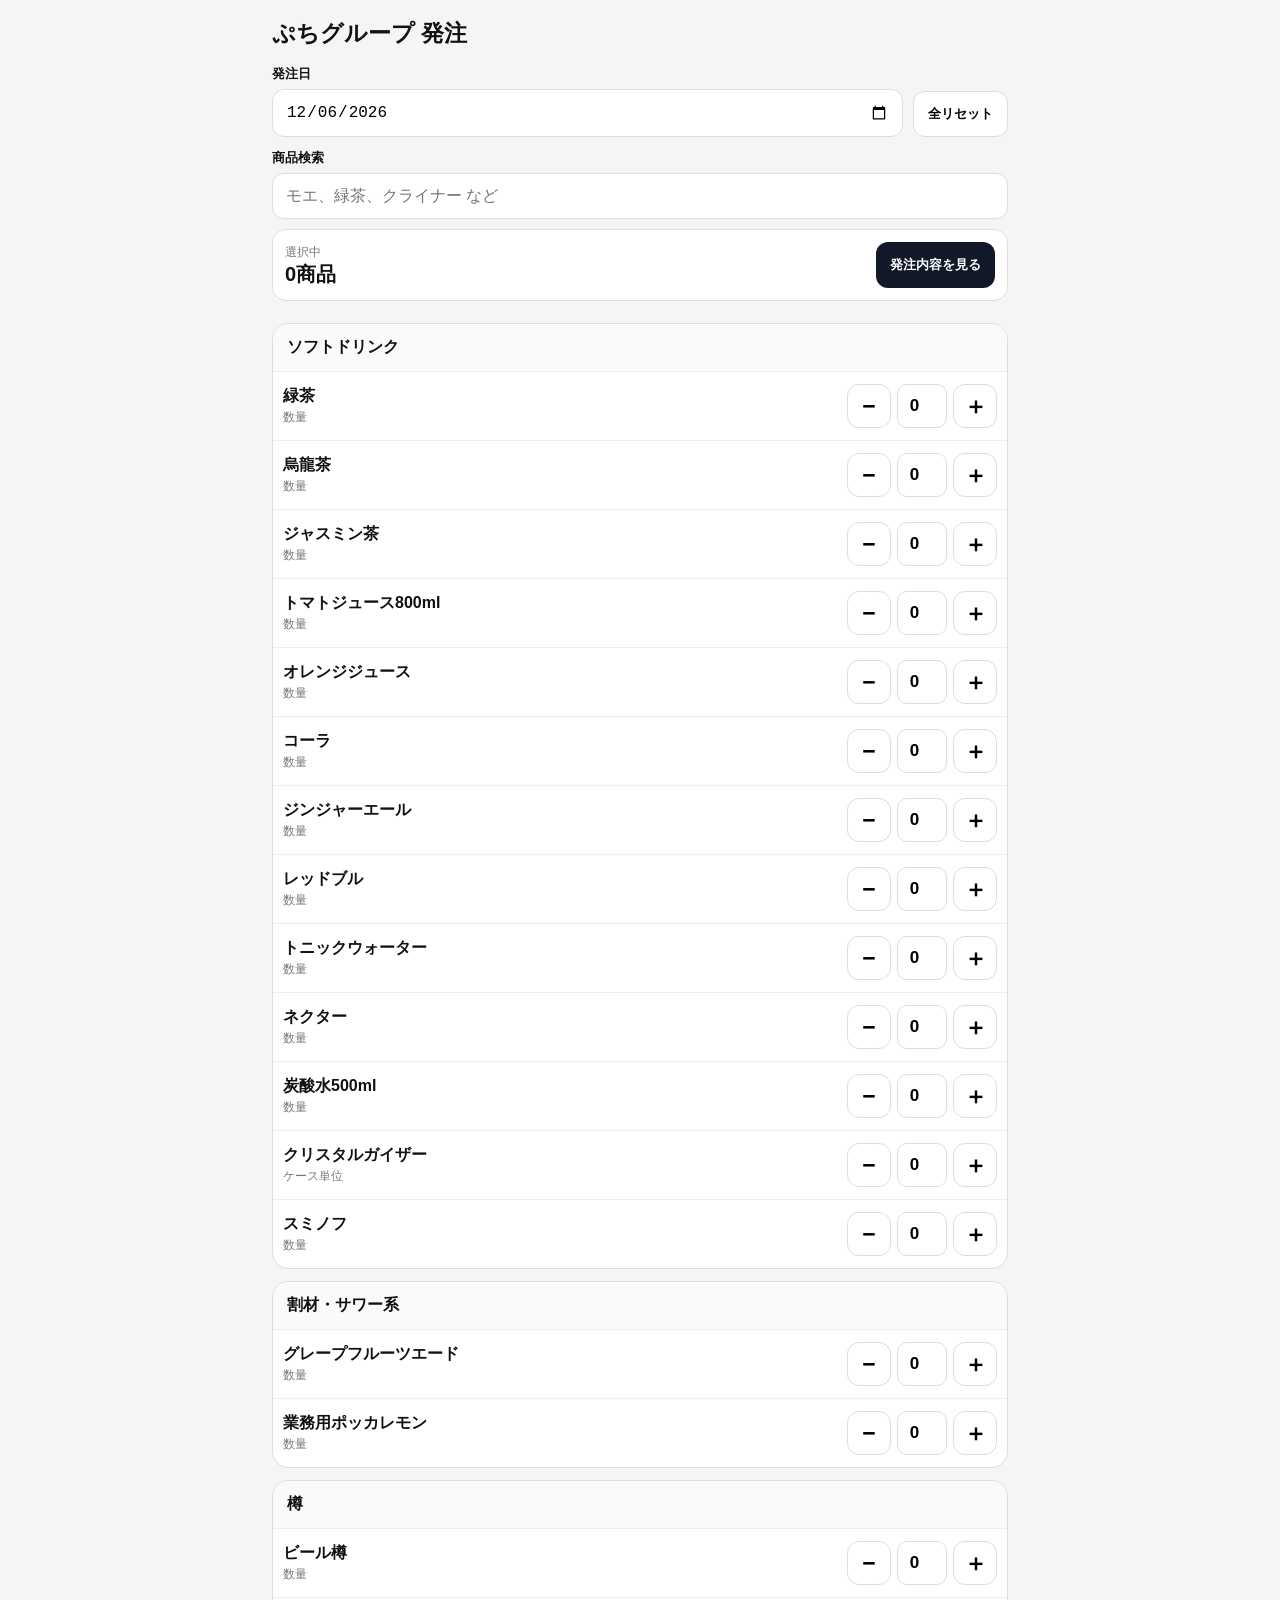
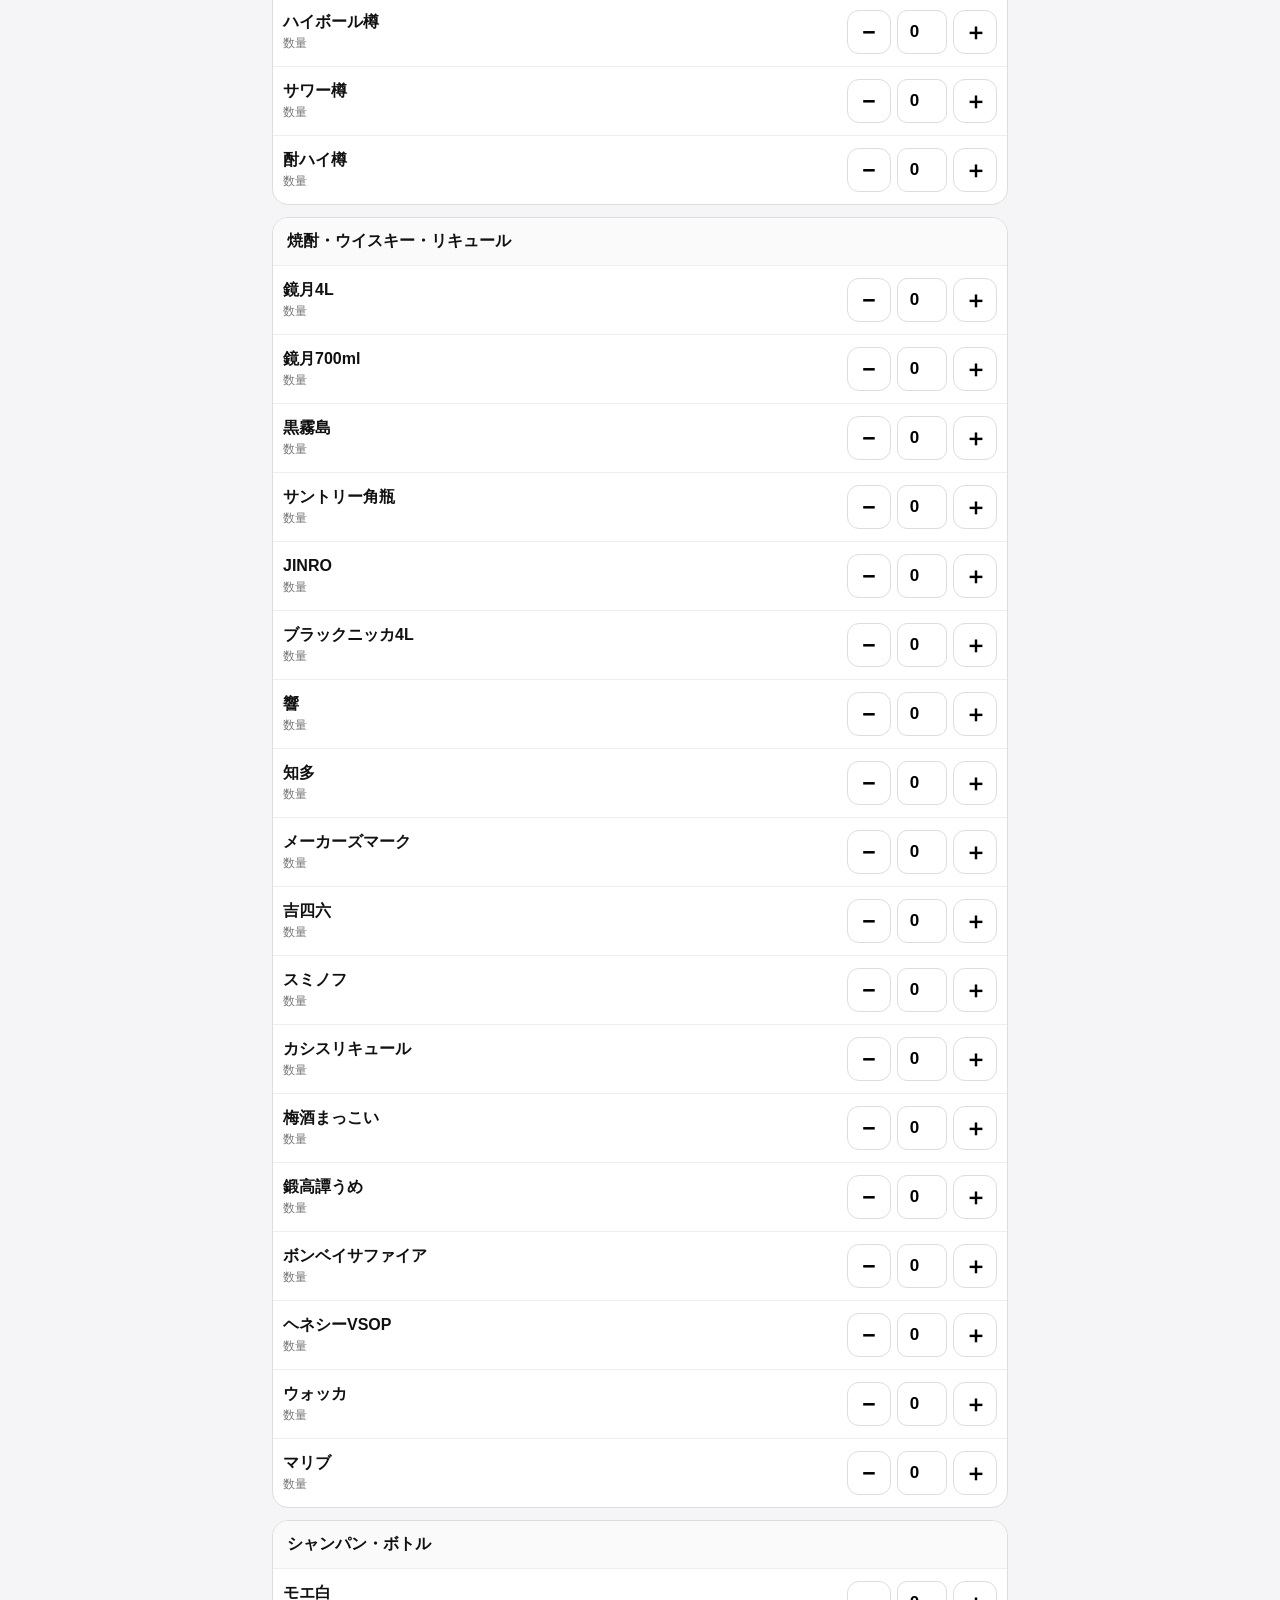
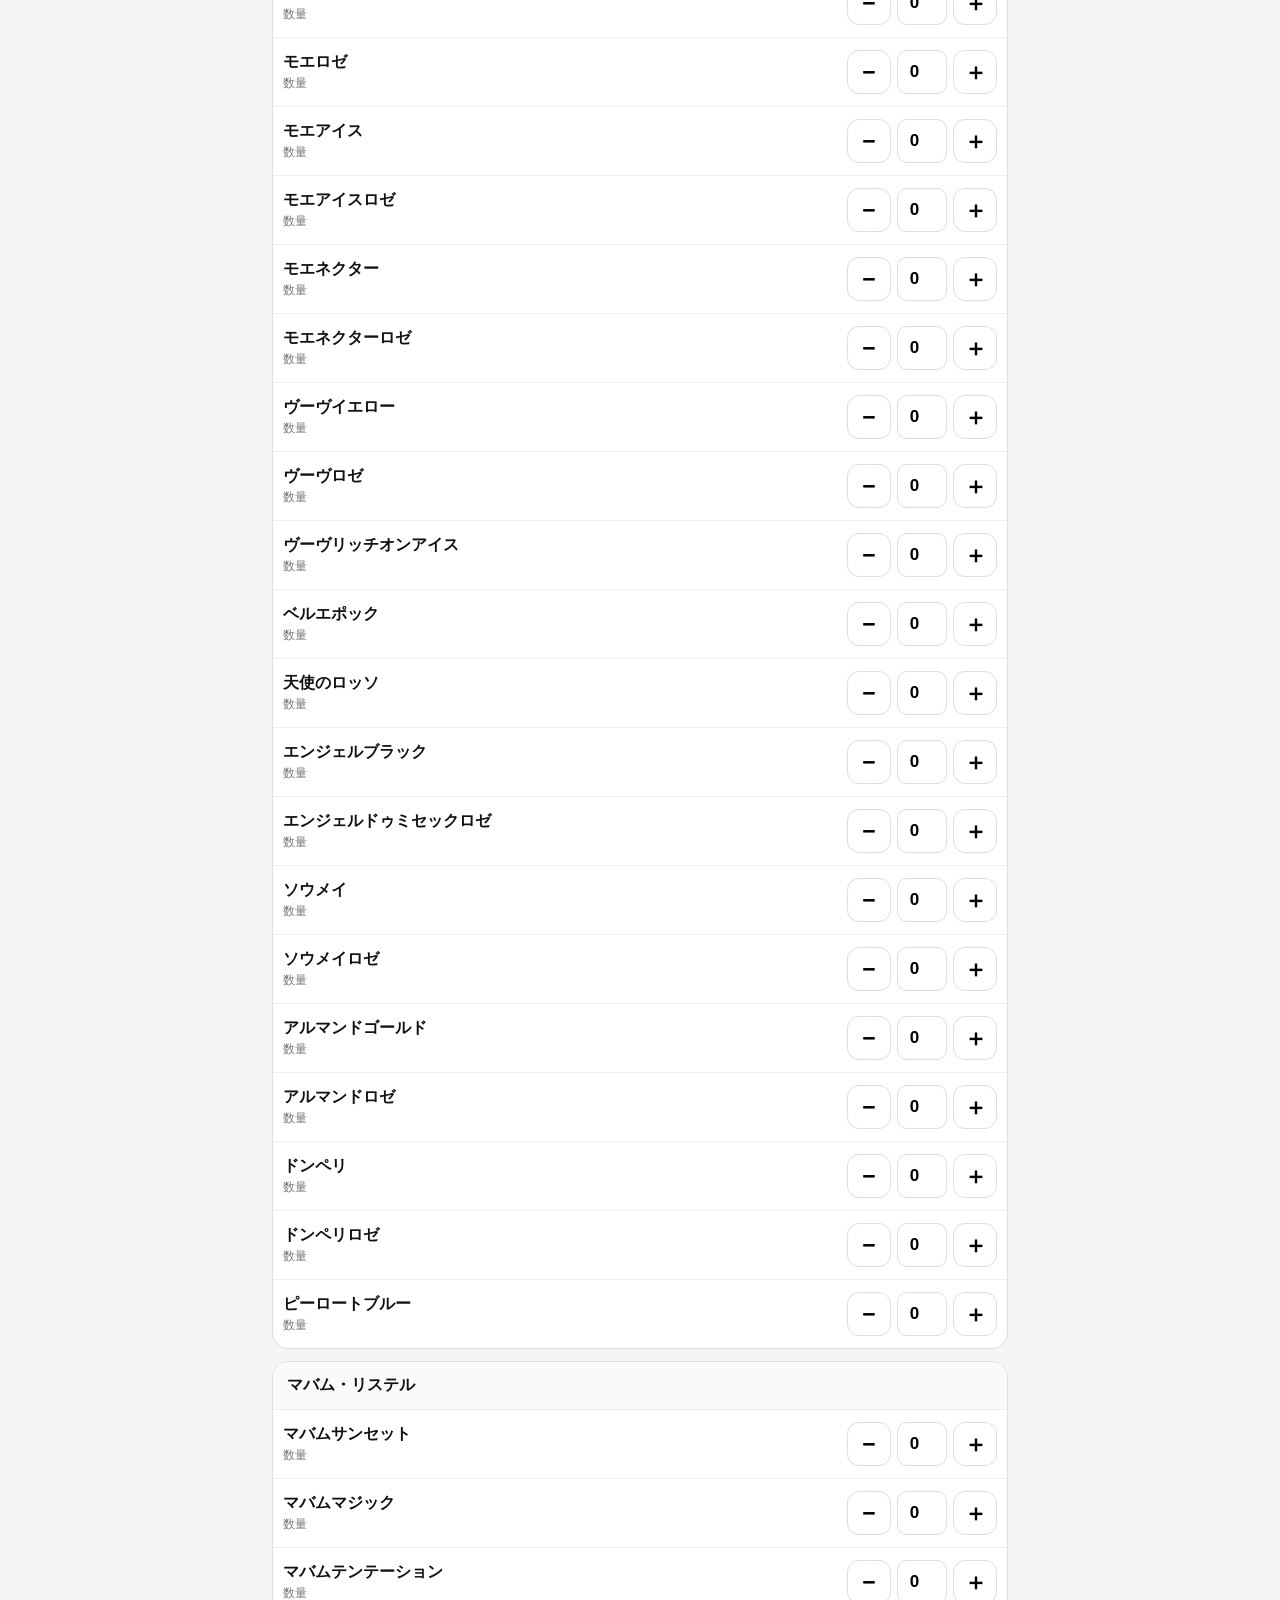
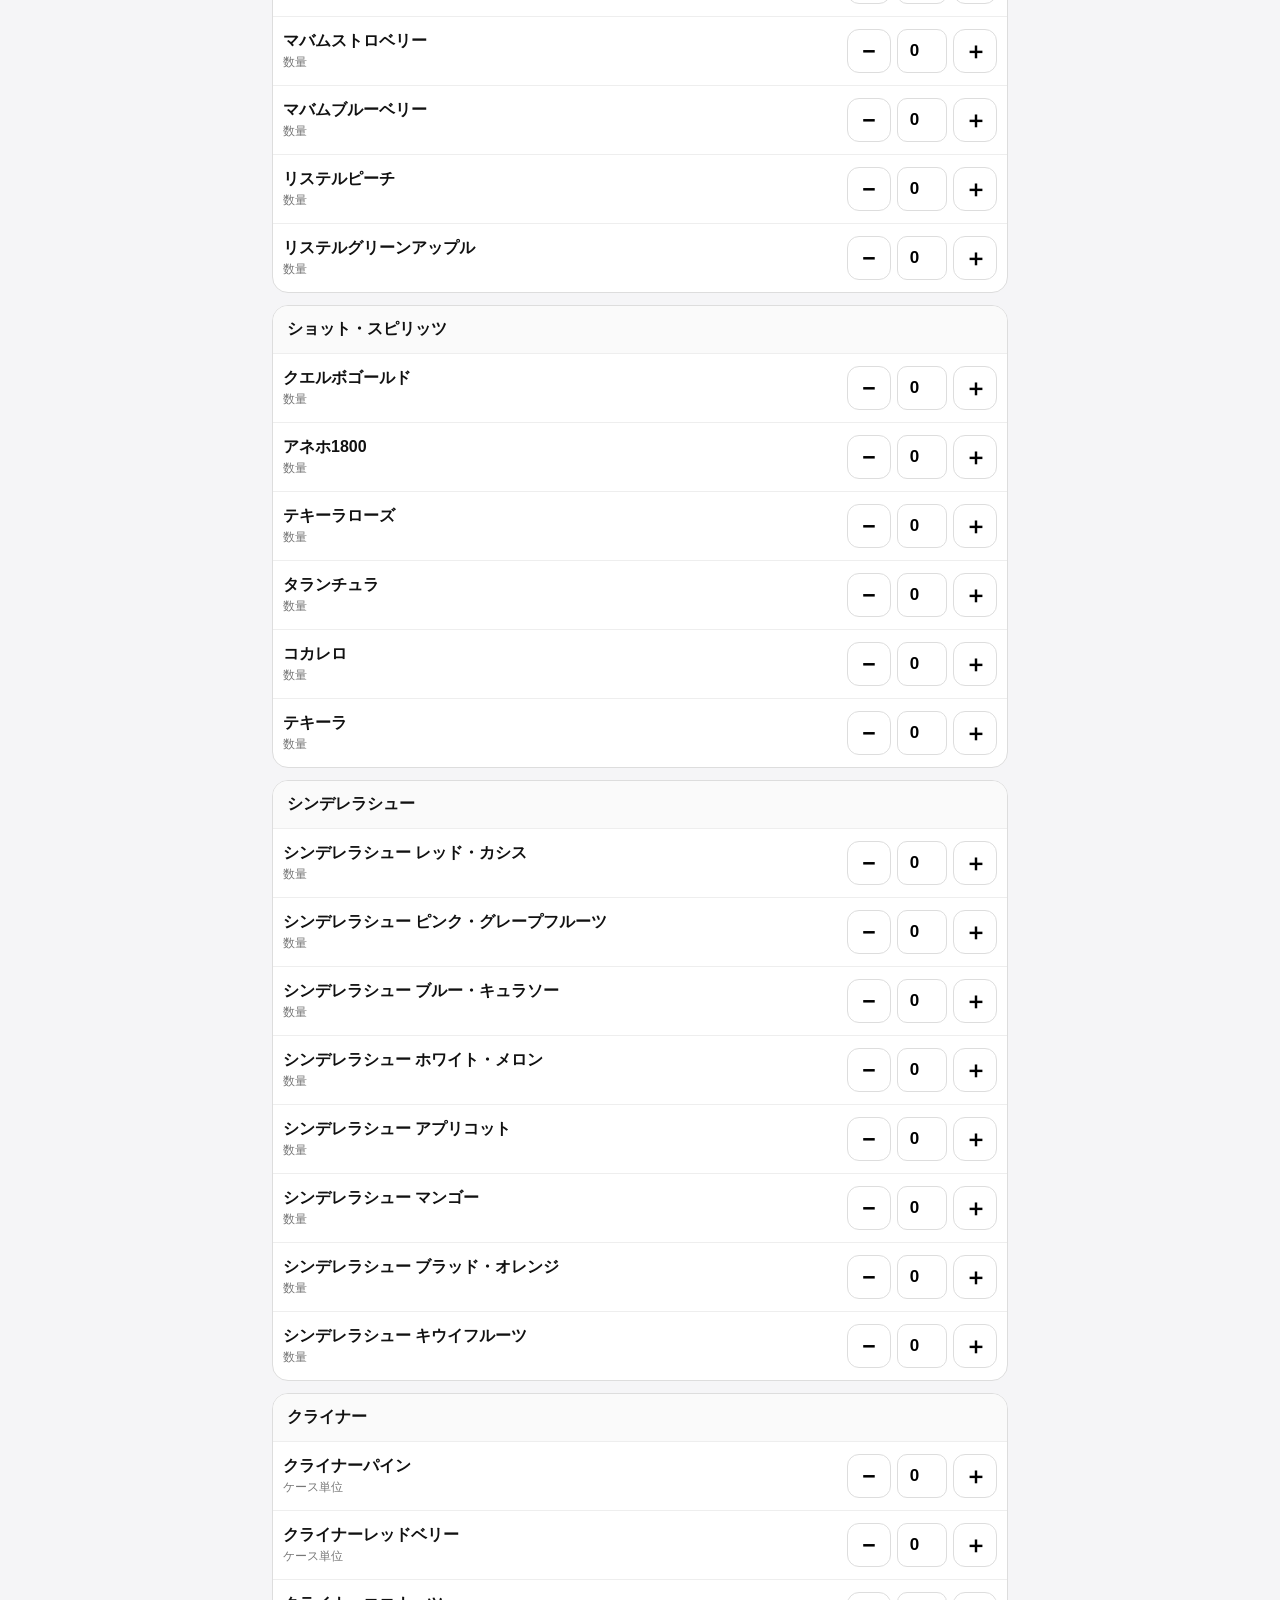
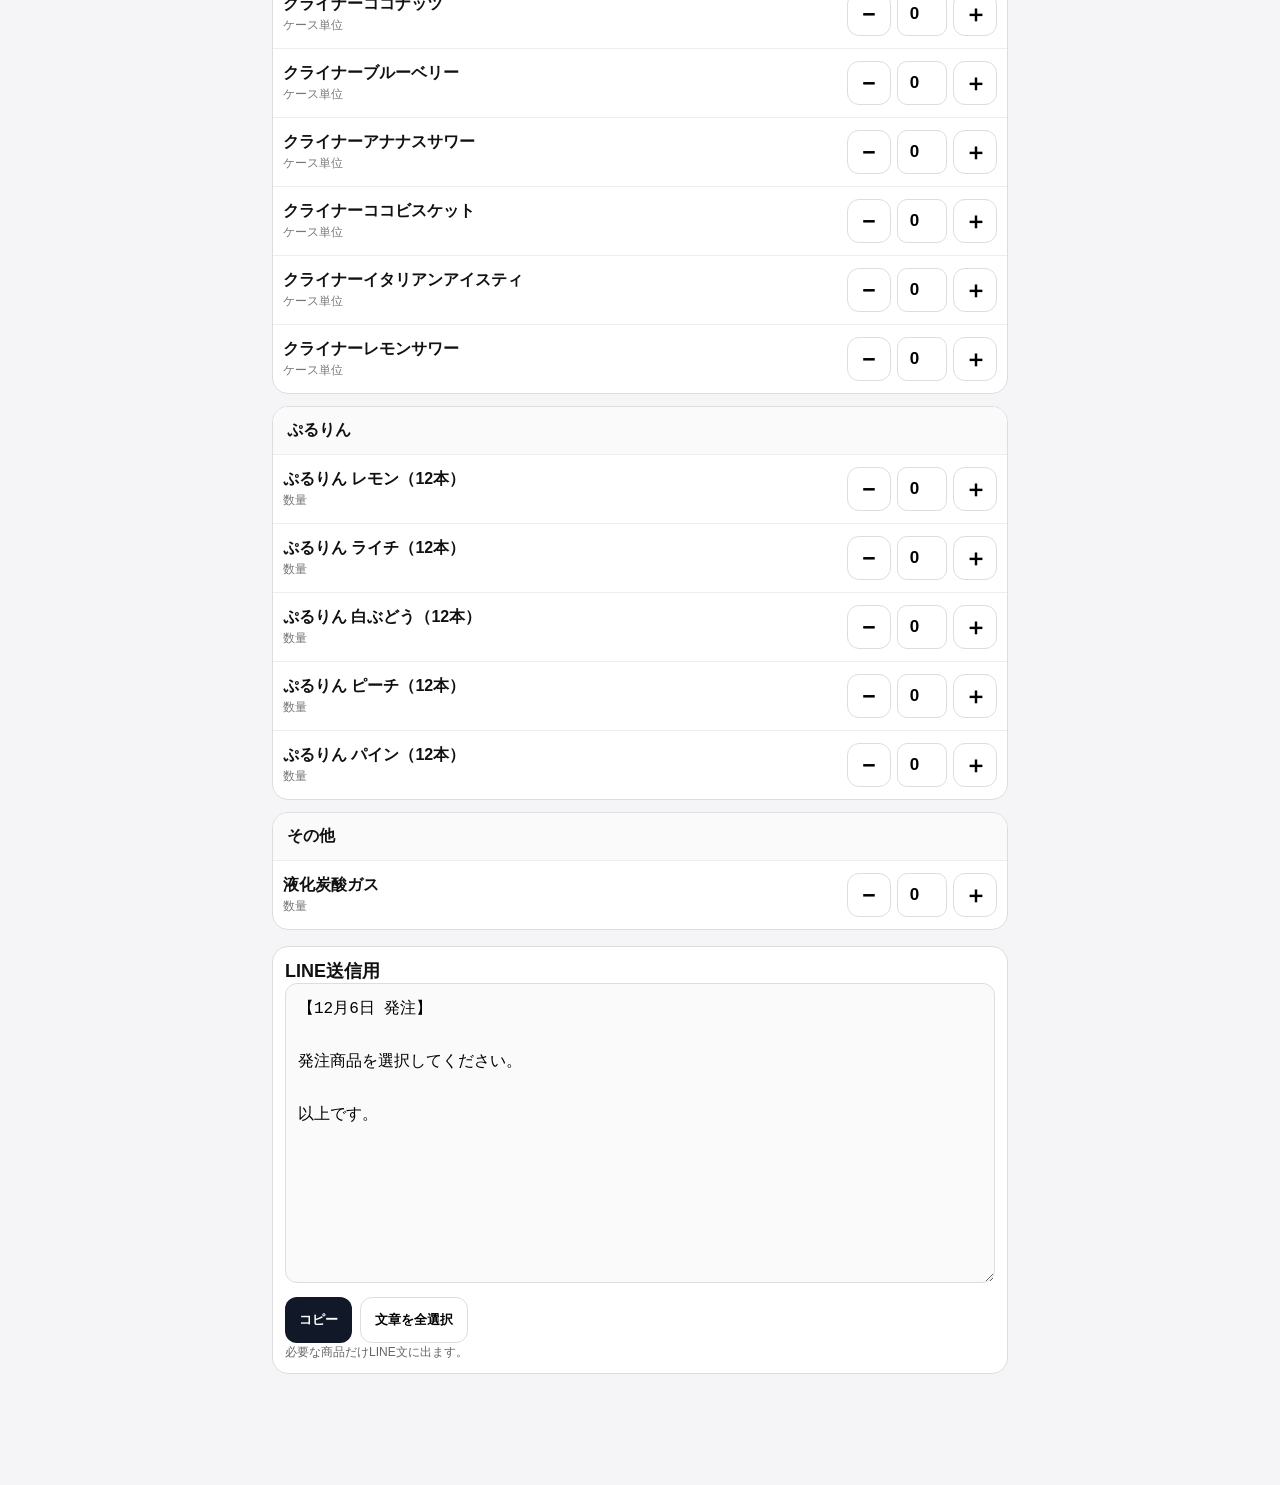
==== order/index.html @ 406413c3 "Add Kurokirishima and Suntory Kakubin to spirits" ====
<!doctype html>
<html lang="ja"><head><meta charset="utf-8"><meta name="viewport" content="width=device-width,initial-scale=1,viewport-fit=cover"><meta name="theme-color" content="#111827"><meta name="apple-mobile-web-app-capable" content="yes"><meta name="apple-mobile-web-app-title" content="発注"><title>ぷちグループ 発注ツール</title><style>*{box-sizing:border-box}body{margin:0;background:#f5f5f7;color:#111;font-family:-apple-system,BlinkMacSystemFont,"Hiragino Sans","Yu Gothic",sans-serif}.wrap{max-width:760px;margin:auto;padding:14px 12px 110px}h1{font-size:23px;margin:4px 0 16px}label{font-weight:700;font-size:13px;display:block;margin-bottom:6px}input[type=date],input[type=search]{width:100%;font-size:16px;padding:13px;border:1px solid #ddd;border-radius:12px;background:#fff}.top{display:grid;grid-template-columns:1fr auto;gap:10px;align-items:end}button{touch-action:manipulation}.reset,.sub{min-height:46px;padding:0 14px;border:1px solid #ddd;background:#fff;border-radius:12px;font-weight:700}.search{margin-top:12px}.sticky{position:sticky;top:0;z-index:5;background:rgba(245,245,247,.96);padding:10px 0}.sum{display:flex;justify-content:space-between;align-items:center;background:#fff;border:1px solid #ddd;border-radius:14px;padding:12px}.sum b{font-size:20px}.primary{min-height:46px;border:0;border-radius:12px;background:#111827;color:#fff;padding:0 14px;font-weight:800}.cat{background:#fff;border:1px solid #ddd;border-radius:16px;overflow:hidden;margin:12px 0}.chead{font-weight:800;padding:13px 14px;background:#fafafa}.row{display:grid;grid-template-columns:minmax(0,1fr) auto;gap:10px;align-items:center;padding:12px 10px;border-top:1px solid #eee}.name{font-weight:700;line-height:1.3;word-break:break-word}.unit{font-size:12px;color:#777;margin-top:3px}.controls{display:flex;align-items:center;gap:6px}.step{width:44px;height:44px;border:1px solid #ddd;border-radius:12px;background:#fff;font-size:23px;font-weight:800}.step.plus.on{background:#111827;color:#fff}.qty{width:50px;height:44px;text-align:center;font-size:17px;font-weight:800;border:1px solid #ddd;border-radius:10px;background:#fff;padding:0 2px}.out{background:#fff;border:1px solid #ddd;border-radius:16px;padding:12px;margin-top:16px}textarea{width:100%;min-height:300px;font-size:16px;line-height:1.65;padding:12px;border:1px solid #ddd;border-radius:12px;background:#fafafa}.actions{display:flex;gap:8px;margin-top:10px;flex-wrap:wrap}.note{font-size:12px;color:#666;line-height:1.5}@media(max-width:390px){.wrap{padding-left:8px;padding-right:8px}.row{padding-left:8px;padding-right:8px}.step{width:42px;height:42px}.qty{width:44px}}</style></head><body><div class="wrap"><h1>ぷちグループ 発注</h1><div class="top"><div><label for="date">発注日</label><input id="date" type="date"></div><button class="reset" id="reset" type="button">全リセット</button></div><div class="search"><label for="search">商品検索</label><input id="search" type="search" placeholder="モエ、緑茶、クライナー など"></div><div class="sticky"><div class="sum"><div><span style="font-size:12px;color:#777">選択中</span><br><b><span id="count">0</span>商品</b></div><button class="primary" id="jump" type="button">発注内容を見る</button></div></div><div id="productList"></div><div class="out" id="outbox"><b style="font-size:18px">LINE送信用</b><textarea id="out" readonly></textarea><div class="actions"><button class="primary" id="copy" type="button">コピー</button><button class="sub" id="select" type="button">文章を全選択</button></div><div class="note" id="msg">必要な商品だけLINE文に出ます。</div></div></div><script>
const DATA=[["ソフトドリンク",[["緑茶","本"],["烏龍茶","本"],["ジャスミン茶","本"],["トマトジュース800ml","本"],["オレンジジュース","本"],["コーラ","本"],["ジンジャーエール","本"],["レッドブル","本"],["トニックウォーター","本"],["ネクター","本"],["炭酸水500ml","本"],["クリスタルガイザー","ケース"],["スミノフ","本"]]],["割材・サワー系",[["グレープフルーツエード","本"],["業務用ポッカレモン","本"]]],["樽",[["ビール樽","本"],["ハイボール樽","本"],["サワー樽","本"],["酎ハイ樽","本"]]],["焼酎・ウイスキー・リキュール",[["鏡月4L","本"],["鏡月700ml","本"],["黒霧島","本"],["サントリー角瓶","本"],["JINRO","本"],["ブラックニッカ4L","本"],["響","本"],["知多","本"],["メーカーズマーク","本"],["吉四六","本"],["スミノフ","本"],["カシスリキュール","本"],["梅酒まっこい","本"],["鍛高譚うめ","本"],["ボンベイサファイア","本"],["ヘネシーVSOP","本"],["ウォッカ","本"],["マリブ","本"]]],["シャンパン・ボトル",[["モエ白","本"],["モエロゼ","本"],["モエアイス","本"],["モエアイスロゼ","本"],["モエネクター","本"],["モエネクターロゼ","本"],["ヴーヴイエロー","本"],["ヴーヴロゼ","本"],["ヴーヴリッチオンアイス","本"],["ベルエポック","本"],["天使のロッソ","本"],["エンジェルブラック","本"],["エンジェルドゥミセックロゼ","本"],["ソウメイ","本"],["ソウメイロゼ","本"],["アルマンドゴールド","本"],["アルマンドロゼ","本"],["ドンペリ","本"],["ドンペリロゼ","本"],["ピーロートブルー","本"]]],["マバム・リステル",[["マバムサンセット","本"],["マバムマジック","本"],["マバムテンテーション","本"],["マバムストロベリー","本"],["マバムブルーベリー","本"],["リステルピーチ","本"],["リステルグリーンアップル","本"]]],["ショット・スピリッツ",[["クエルボゴールド","本"],["アネホ1800","本"],["テキーラローズ","本"],["タランチュラ","本"],["コカレロ","本"],["テキーラ","本"]]],["シンデレラシュー",[["シンデレラシュー レッド・カシス","本"],["シンデレラシュー ピンク・グレープフルーツ","本"],["シンデレラシュー ブルー・キュラソー","本"],["シンデレラシュー ホワイト・メロン","本"],["シンデレラシュー アプリコット","本"],["シンデレラシュー マンゴー","本"],["シンデレラシュー ブラッド・オレンジ","本"],["シンデレラシュー キウイフルーツ","本"]]],["クライナー",[["クライナーパイン","ケース"],["クライナーレッドベリー","ケース"],["クライナーココナッツ","ケース"],["クライナーブルーベリー","ケース"],["クライナーアナナスサワー","ケース"],["クライナーココビスケット","ケース"],["クライナーイタリアンアイスティ","ケース"],["クライナーレモンサワー","ケース"]]],["ぷるりん",[["ぷるりん レモン（12本）","本"],["ぷるりん ライチ（12本）","本"],["ぷるりん 白ぶどう（12本）","本"],["ぷるりん ピーチ（12本）","本"],["ぷるりん パイン（12本）","本"]]],["その他",[["液化炭酸ガス","本"]]]];
const state=new Map(),list=document.getElementById('productList'),search=document.getElementById('search'),date=document.getElementById('date'),count=document.getElementById('count'),out=document.getElementById('out'),msg=document.getElementById('msg');const k=(c,n)=>c+'||'+n,get=(c,n)=>state.get(k(c,n))||0;function esc(s){return String(s).replace(/[&<>"']/g,m=>({'&':'&amp;','<':'&lt;','>':'&gt;','"':'&quot',"'":'&#39;'}[m]))}function today(){const d=new Date();return d.getFullYear()+'-'+String(d.getMonth()+1).padStart(2,'0')+'-'+String(d.getDate()).padStart(2,'0')}date.value=today();function render(){const q=search.value.trim().toLowerCase();list.innerHTML='';let selected=0;DATA.forEach(([cat,items])=>{const f=items.filter(([n])=>!q||n.toLowerCase().includes(q)||cat.toLowerCase().includes(q));if(!f.length)return;const sec=document.createElement('section');sec.className='cat';sec.innerHTML='<div class="chead">'+esc(cat)+'</div>';f.forEach(([name,unit])=>{const v=get(cat,name);if(v>0)selected++;const row=document.createElement('div');row.className='row';row.dataset.cat=cat;row.dataset.name=name;row.dataset.unit=unit;row.innerHTML='<div><div class="name">'+esc(name)+'</div><div class="unit">'+(unit==='ケース'?'ケース単位':'数量')+'</div></div><div class="controls"><button class="step minus" type="button">−</button><input class="qty" type="number" inputmode="numeric" min="0" max="99" value="'+v+'"><button class="step plus'+(v>0?' on':'')+'" type="button">＋</button></div>';sec.appendChild(row)});list.appendChild(sec)});count.textContent=selected}function setQty(cat,name,v){v=Math.max(0,Math.min(99,Number(v)||0));v===0?state.delete(k(cat,name)):state.set(k(cat,name),v);render();makeOut()}function fmt(v){if(!v)return'日付未指定';const p=v.split('-');return Number(p[1])+'月'+Number(p[2])+'日'}function makeOut(){const lines=['【'+fmt(date.value)+' 発注】',''];let any=false;DATA.forEach(([cat,items])=>{const chosen=items.filter(([name])=>get(cat,name)>0);if(!chosen.length)return;any=true;lines.push('■'+cat);chosen.forEach(([name,unit])=>lines.push(name+' ×'+get(cat,name)+(unit==='ケース'?'ケース':'')));lines.push('')});if(!any)lines.push('発注商品を選択してください。','');lines.push('以上です。');out.value=lines.join('\n')}list.addEventListener('click',e=>{const btn=e.target.closest('button');if(!btn)return;const row=btn.closest('.row');if(!row)return;const cat=row.dataset.cat,name=row.dataset.name,current=get(cat,name);if(btn.classList.contains('plus'))setQty(cat,name,current+1);if(btn.classList.contains('minus'))setQty(cat,name,current-1)});list.addEventListener('change',e=>{if(!e.target.classList.contains('qty'))return;const row=e.target.closest('.row');setQty(row.dataset.cat,row.dataset.name,e.target.value)});search.addEventListener('input',render);date.addEventListener('change',makeOut);document.getElementById('reset').addEventListener('click',()=>{state.clear();search.value='';render();makeOut()});document.getElementById('jump').addEventListener('click',()=>document.getElementById('outbox').scrollIntoView({behavior:'smooth',block:'start'}));document.getElementById('select').addEventListener('click',()=>{out.focus();out.select();out.setSelectionRange(0,out.value.length)});document.getElementById('copy').addEventListener('click',async()=>{try{await navigator.clipboard.writeText(out.value);msg.textContent='コピーしました。LINEに貼り付けてください。'}catch(e){out.focus();out.select();out.setSelectionRange(0,out.value.length);msg.textContent='文章を選択しました。スマホの「コピー」を押してください。'}});render();makeOut();
</script></body></html>
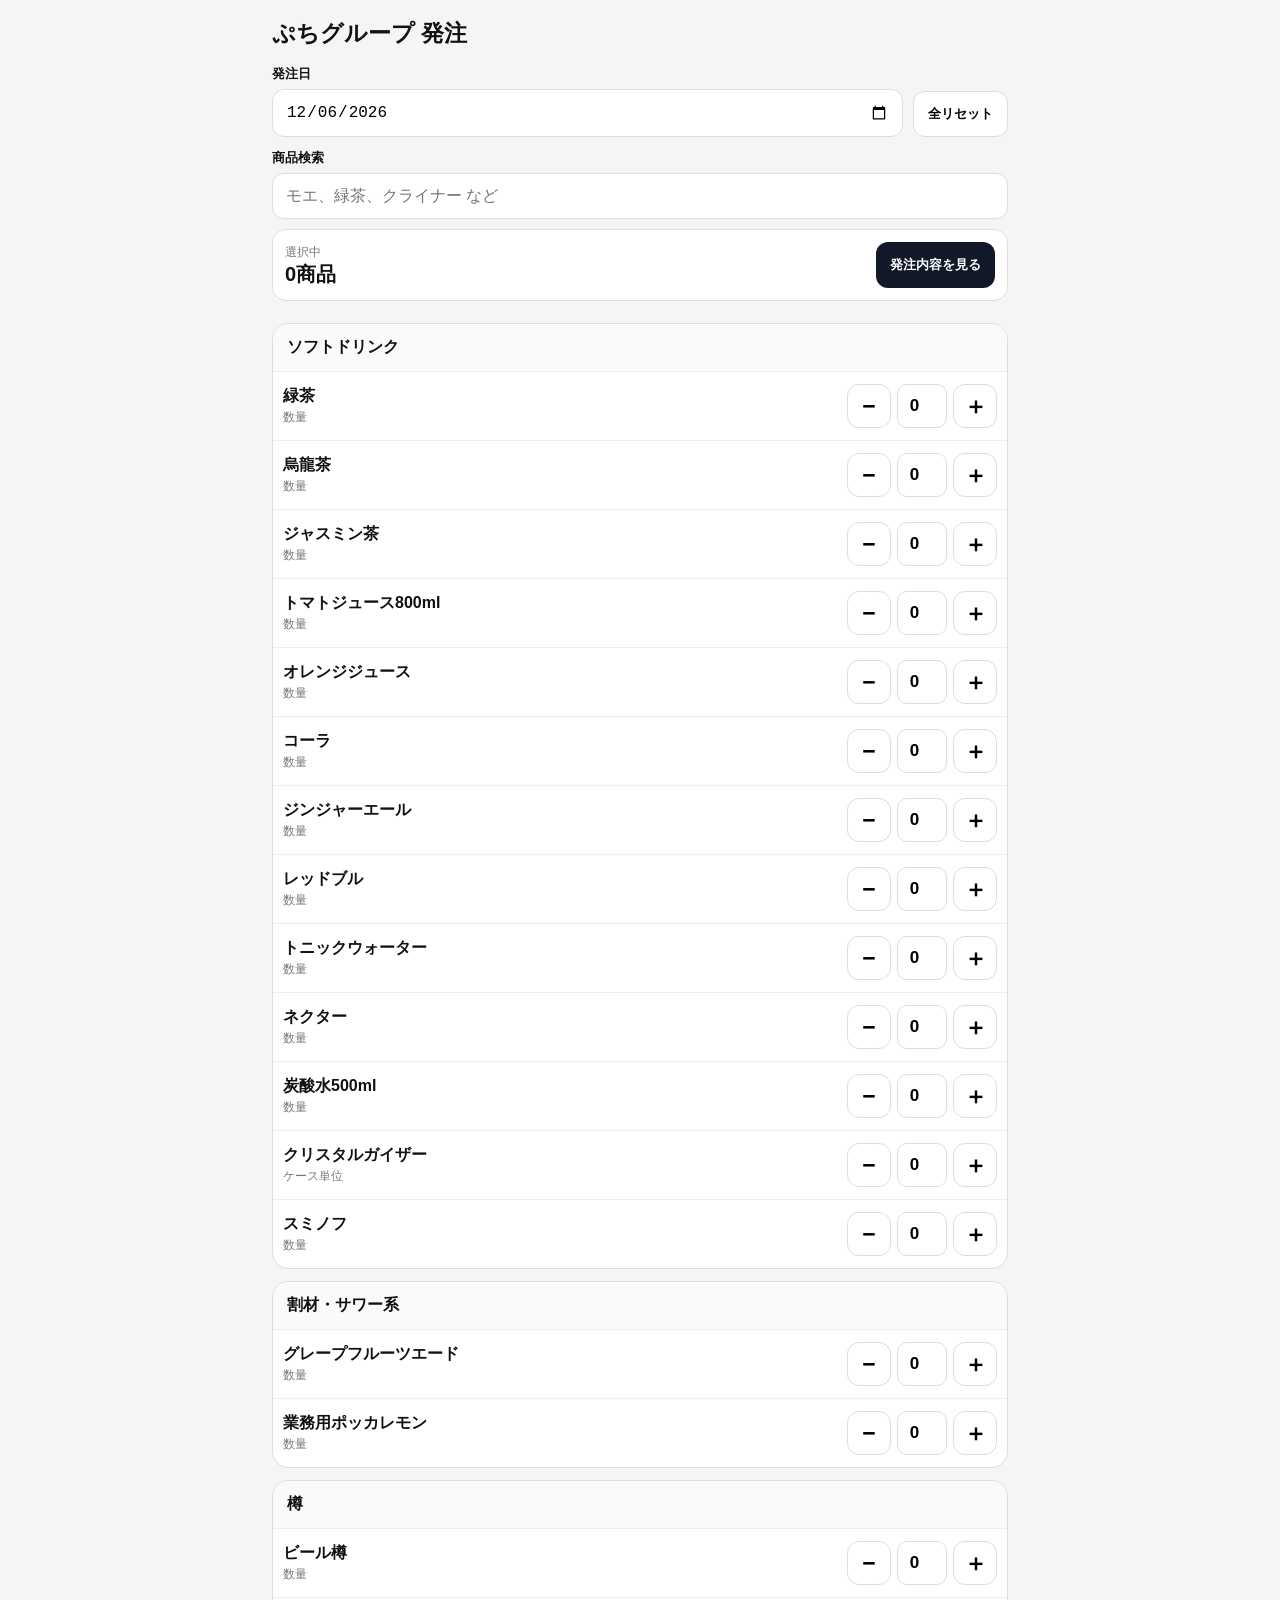
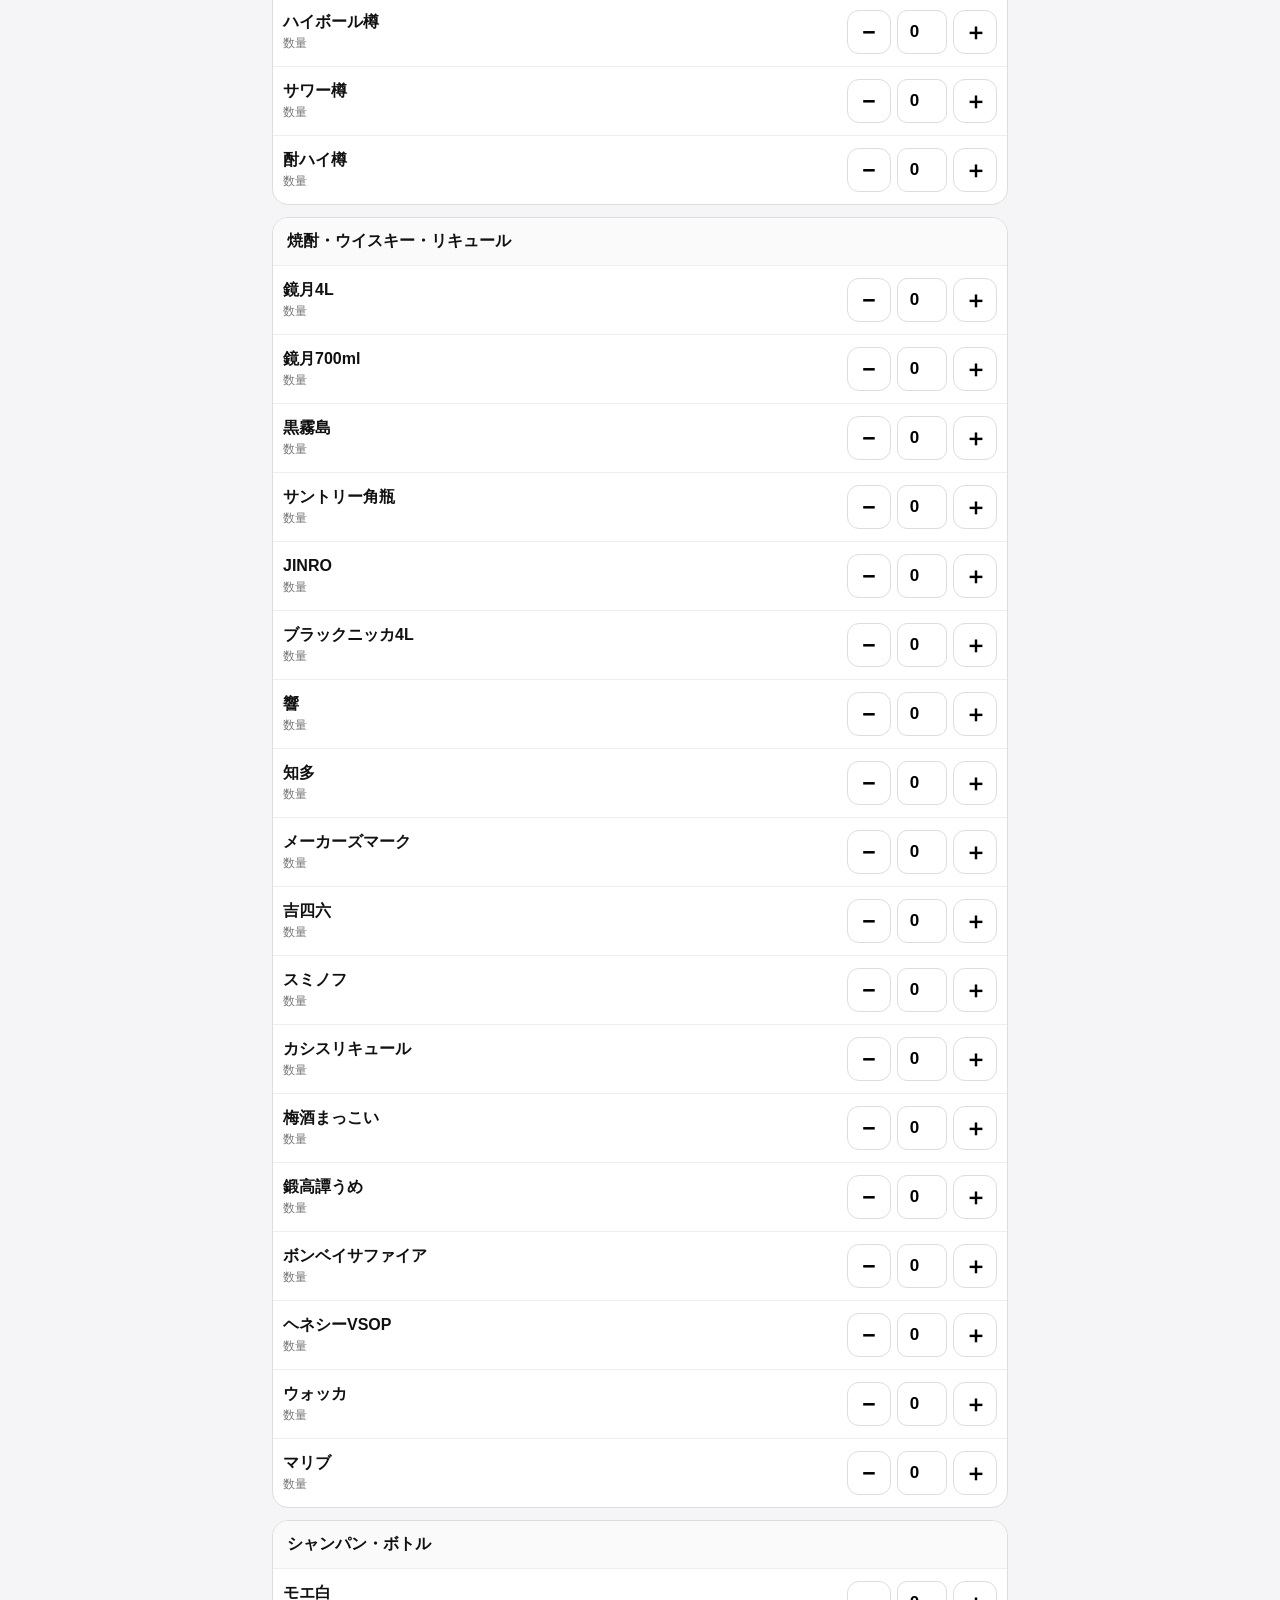
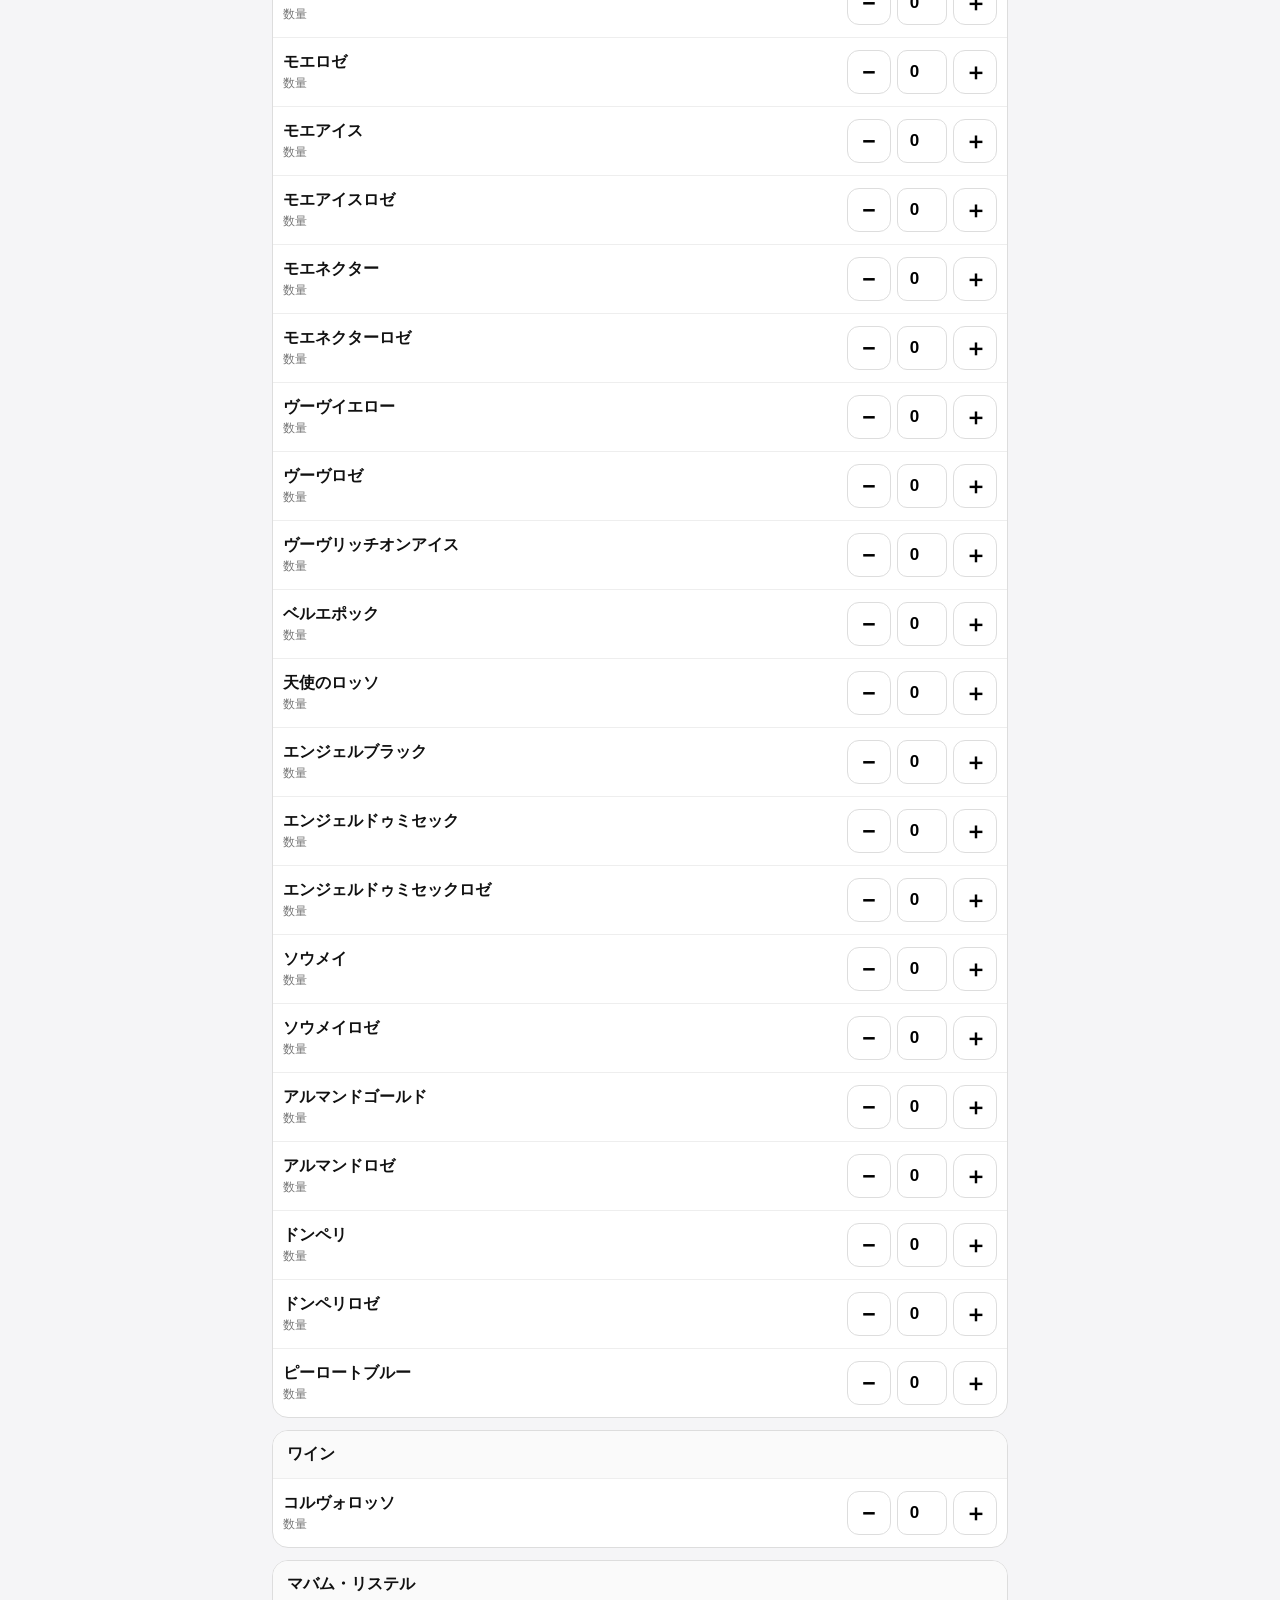
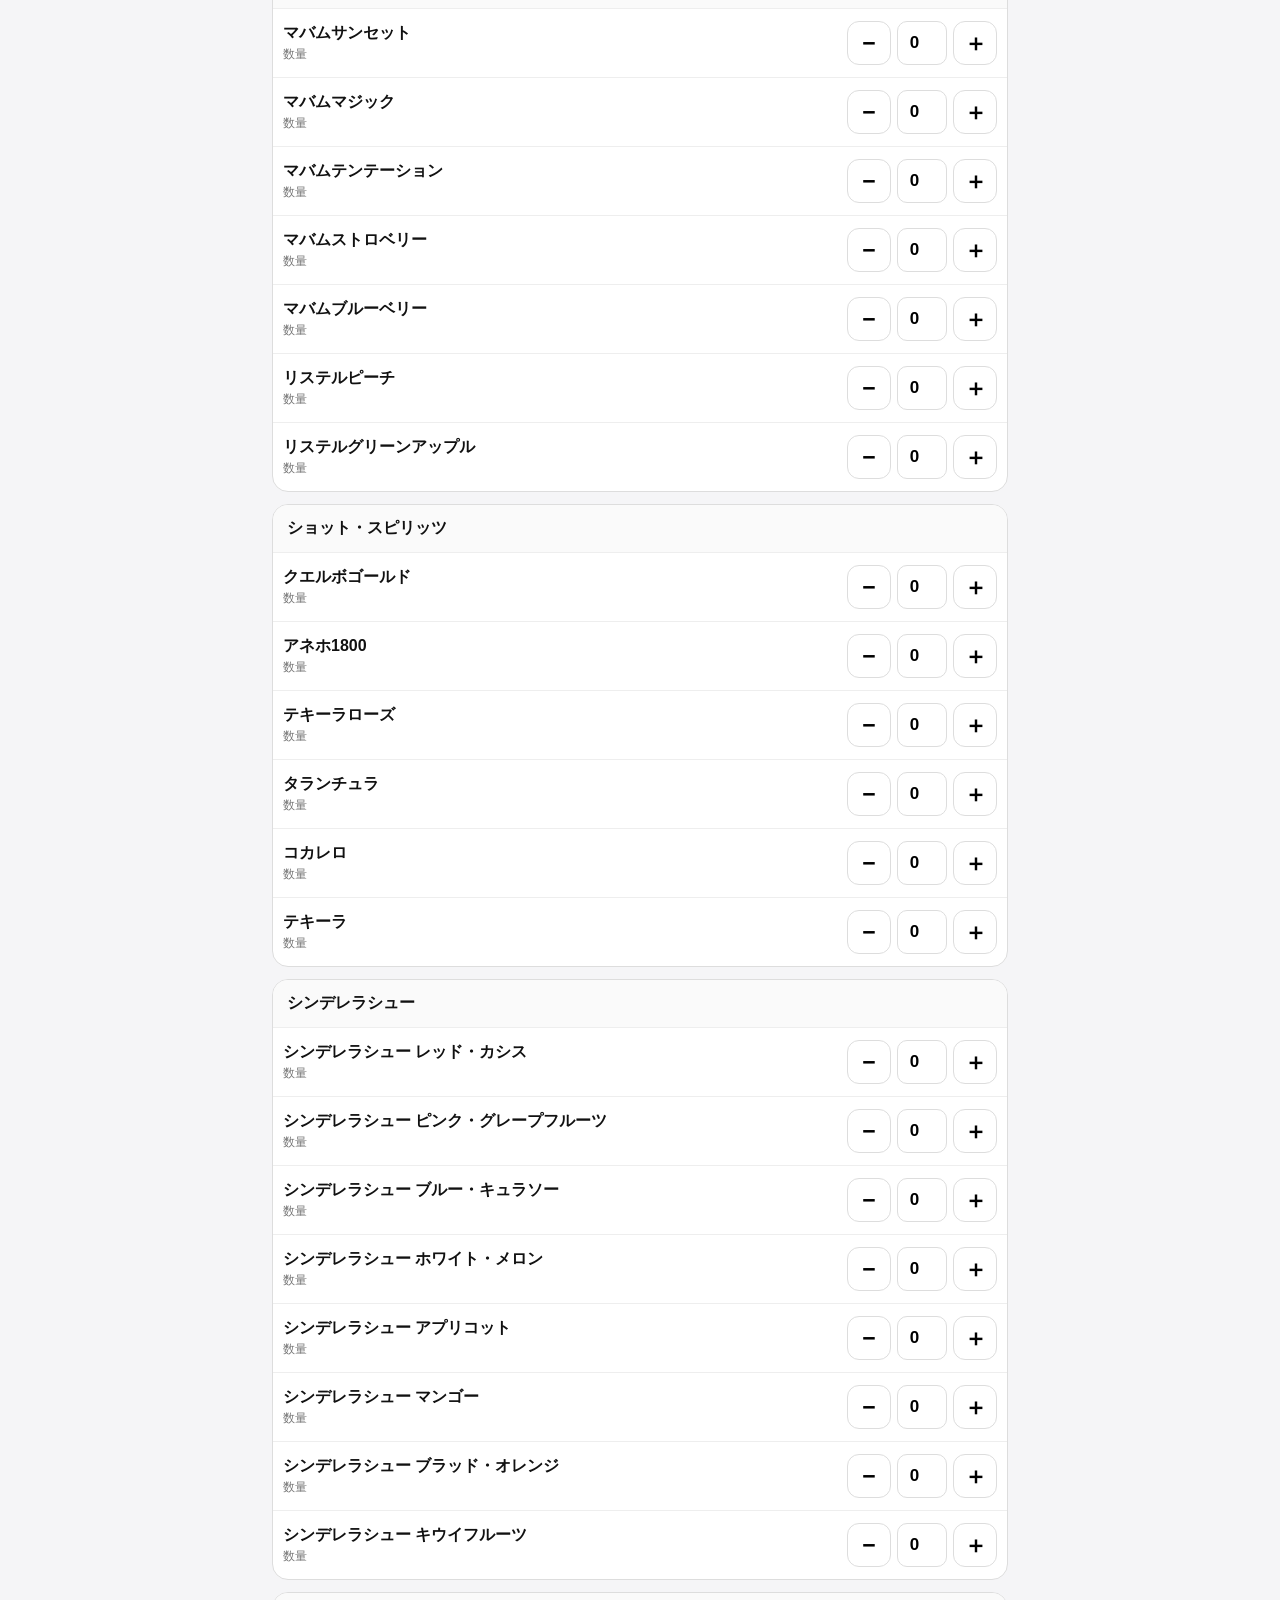
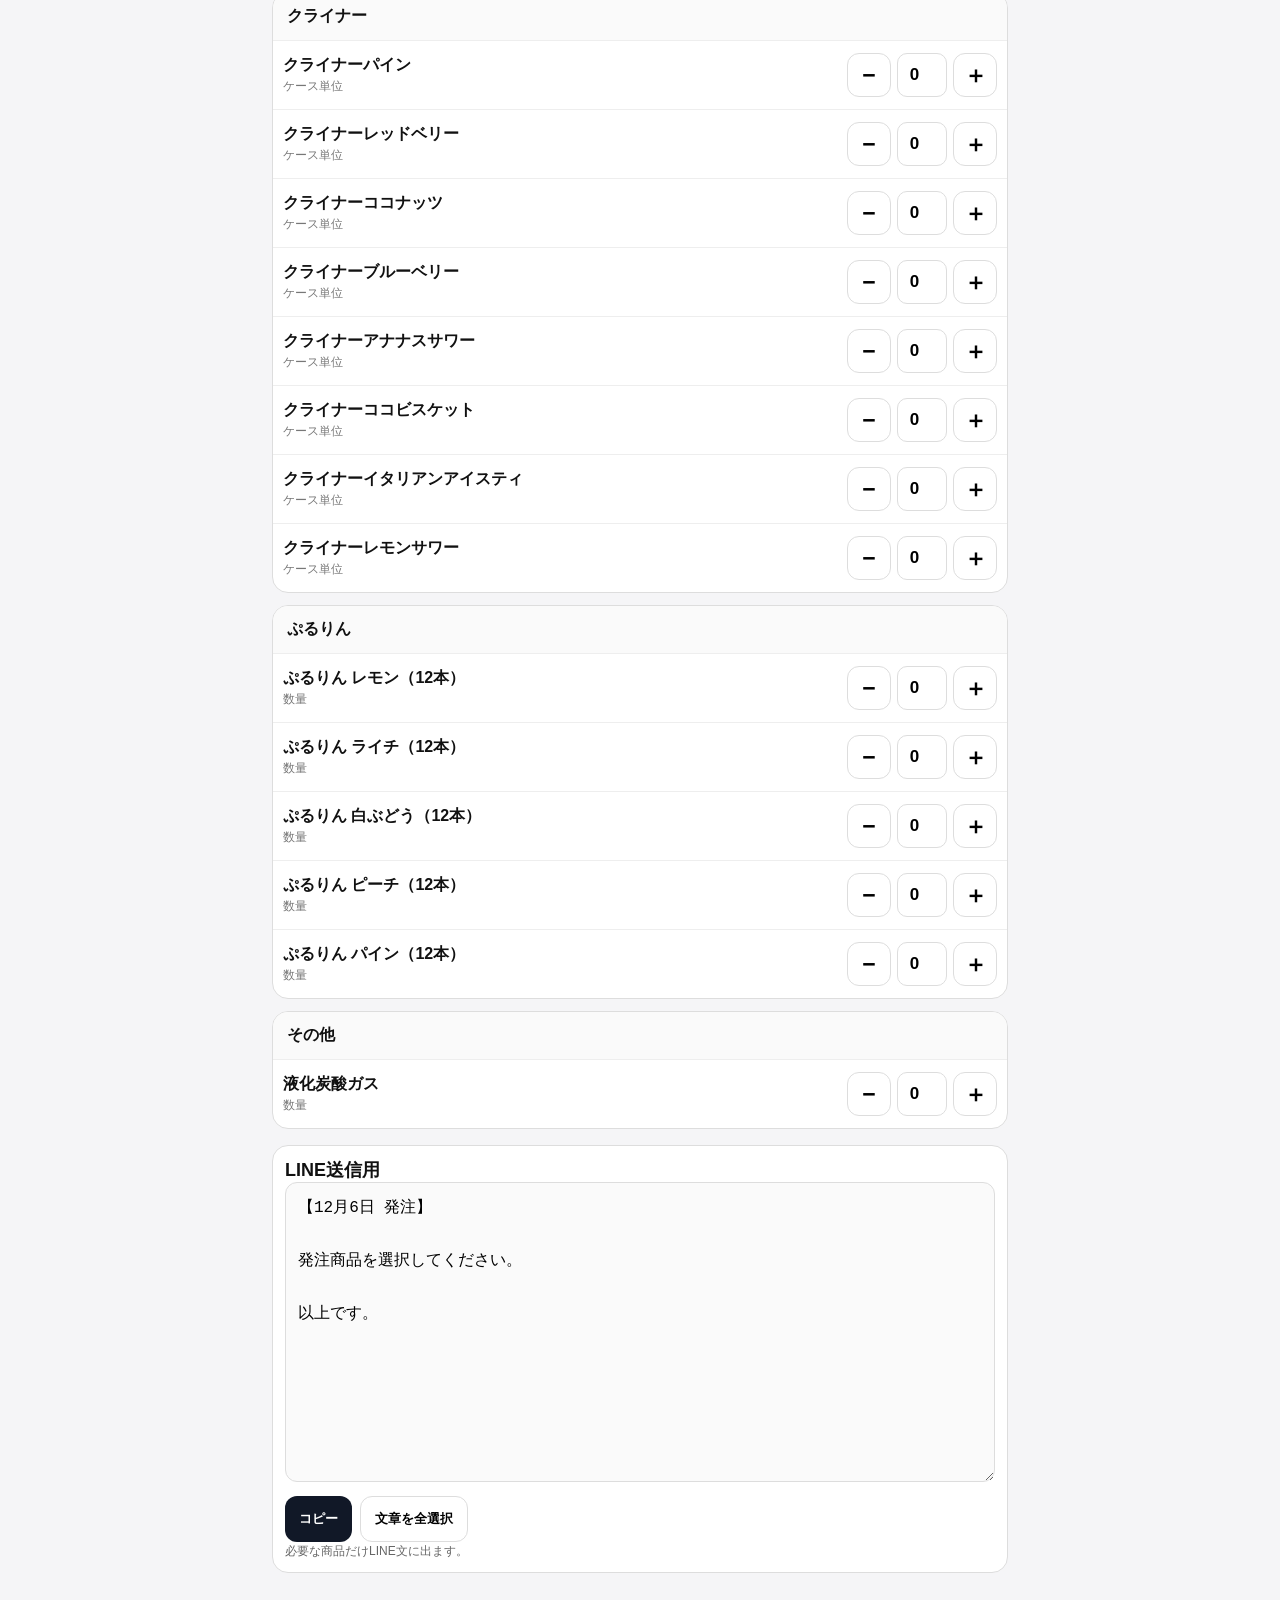
==== commit b5b46366: "Add wine category Corvo Rosso and Angel Demi Sec" ====
--- a/order/index.html
+++ b/order/index.html
@@ -1,5 +1,5 @@
 <!doctype html>
 <html lang="ja"><head><meta charset="utf-8"><meta name="viewport" content="width=device-width,initial-scale=1,viewport-fit=cover"><meta name="theme-color" content="#111827"><meta name="apple-mobile-web-app-capable" content="yes"><meta name="apple-mobile-web-app-title" content="発注"><title>ぷちグループ 発注ツール</title><style>*{box-sizing:border-box}body{margin:0;background:#f5f5f7;color:#111;font-family:-apple-system,BlinkMacSystemFont,"Hiragino Sans","Yu Gothic",sans-serif}.wrap{max-width:760px;margin:auto;padding:14px 12px 110px}h1{font-size:23px;margin:4px 0 16px}label{font-weight:700;font-size:13px;display:block;margin-bottom:6px}input[type=date],input[type=search]{width:100%;font-size:16px;padding:13px;border:1px solid #ddd;border-radius:12px;background:#fff}.top{display:grid;grid-template-columns:1fr auto;gap:10px;align-items:end}button{touch-action:manipulation}.reset,.sub{min-height:46px;padding:0 14px;border:1px solid #ddd;background:#fff;border-radius:12px;font-weight:700}.search{margin-top:12px}.sticky{position:sticky;top:0;z-index:5;background:rgba(245,245,247,.96);padding:10px 0}.sum{display:flex;justify-content:space-between;align-items:center;background:#fff;border:1px solid #ddd;border-radius:14px;padding:12px}.sum b{font-size:20px}.primary{min-height:46px;border:0;border-radius:12px;background:#111827;color:#fff;padding:0 14px;font-weight:800}.cat{background:#fff;border:1px solid #ddd;border-radius:16px;overflow:hidden;margin:12px 0}.chead{font-weight:800;padding:13px 14px;background:#fafafa}.row{display:grid;grid-template-columns:minmax(0,1fr) auto;gap:10px;align-items:center;padding:12px 10px;border-top:1px solid #eee}.name{font-weight:700;line-height:1.3;word-break:break-word}.unit{font-size:12px;color:#777;margin-top:3px}.controls{display:flex;align-items:center;gap:6px}.step{width:44px;height:44px;border:1px solid #ddd;border-radius:12px;background:#fff;font-size:23px;font-weight:800}.step.plus.on{background:#111827;color:#fff}.qty{width:50px;height:44px;text-align:center;font-size:17px;font-weight:800;border:1px solid #ddd;border-radius:10px;background:#fff;padding:0 2px}.out{background:#fff;border:1px solid #ddd;border-radius:16px;padding:12px;margin-top:16px}textarea{width:100%;min-height:300px;font-size:16px;line-height:1.65;padding:12px;border:1px solid #ddd;border-radius:12px;background:#fafafa}.actions{display:flex;gap:8px;margin-top:10px;flex-wrap:wrap}.note{font-size:12px;color:#666;line-height:1.5}@media(max-width:390px){.wrap{padding-left:8px;padding-right:8px}.row{padding-left:8px;padding-right:8px}.step{width:42px;height:42px}.qty{width:44px}}</style></head><body><div class="wrap"><h1>ぷちグループ 発注</h1><div class="top"><div><label for="date">発注日</label><input id="date" type="date"></div><button class="reset" id="reset" type="button">全リセット</button></div><div class="search"><label for="search">商品検索</label><input id="search" type="search" placeholder="モエ、緑茶、クライナー など"></div><div class="sticky"><div class="sum"><div><span style="font-size:12px;color:#777">選択中</span><br><b><span id="count">0</span>商品</b></div><button class="primary" id="jump" type="button">発注内容を見る</button></div></div><div id="productList"></div><div class="out" id="outbox"><b style="font-size:18px">LINE送信用</b><textarea id="out" readonly></textarea><div class="actions"><button class="primary" id="copy" type="button">コピー</button><button class="sub" id="select" type="button">文章を全選択</button></div><div class="note" id="msg">必要な商品だけLINE文に出ます。</div></div></div><script>
-const DATA=[["ソフトドリンク",[["緑茶","本"],["烏龍茶","本"],["ジャスミン茶","本"],["トマトジュース800ml","本"],["オレンジジュース","本"],["コーラ","本"],["ジンジャーエール","本"],["レッドブル","本"],["トニックウォーター","本"],["ネクター","本"],["炭酸水500ml","本"],["クリスタルガイザー","ケース"],["スミノフ","本"]]],["割材・サワー系",[["グレープフルーツエード","本"],["業務用ポッカレモン","本"]]],["樽",[["ビール樽","本"],["ハイボール樽","本"],["サワー樽","本"],["酎ハイ樽","本"]]],["焼酎・ウイスキー・リキュール",[["鏡月4L","本"],["鏡月700ml","本"],["黒霧島","本"],["サントリー角瓶","本"],["JINRO","本"],["ブラックニッカ4L","本"],["響","本"],["知多","本"],["メーカーズマーク","本"],["吉四六","本"],["スミノフ","本"],["カシスリキュール","本"],["梅酒まっこい","本"],["鍛高譚うめ","本"],["ボンベイサファイア","本"],["ヘネシーVSOP","本"],["ウォッカ","本"],["マリブ","本"]]],["シャンパン・ボトル",[["モエ白","本"],["モエロゼ","本"],["モエアイス","本"],["モエアイスロゼ","本"],["モエネクター","本"],["モエネクターロゼ","本"],["ヴーヴイエロー","本"],["ヴーヴロゼ","本"],["ヴーヴリッチオンアイス","本"],["ベルエポック","本"],["天使のロッソ","本"],["エンジェルブラック","本"],["エンジェルドゥミセックロゼ","本"],["ソウメイ","本"],["ソウメイロゼ","本"],["アルマンドゴールド","本"],["アルマンドロゼ","本"],["ドンペリ","本"],["ドンペリロゼ","本"],["ピーロートブルー","本"]]],["マバム・リステル",[["マバムサンセット","本"],["マバムマジック","本"],["マバムテンテーション","本"],["マバムストロベリー","本"],["マバムブルーベリー","本"],["リステルピーチ","本"],["リステルグリーンアップル","本"]]],["ショット・スピリッツ",[["クエルボゴールド","本"],["アネホ1800","本"],["テキーラローズ","本"],["タランチュラ","本"],["コカレロ","本"],["テキーラ","本"]]],["シンデレラシュー",[["シンデレラシュー レッド・カシス","本"],["シンデレラシュー ピンク・グレープフルーツ","本"],["シンデレラシュー ブルー・キュラソー","本"],["シンデレラシュー ホワイト・メロン","本"],["シンデレラシュー アプリコット","本"],["シンデレラシュー マンゴー","本"],["シンデレラシュー ブラッド・オレンジ","本"],["シンデレラシュー キウイフルーツ","本"]]],["クライナー",[["クライナーパイン","ケース"],["クライナーレッドベリー","ケース"],["クライナーココナッツ","ケース"],["クライナーブルーベリー","ケース"],["クライナーアナナスサワー","ケース"],["クライナーココビスケット","ケース"],["クライナーイタリアンアイスティ","ケース"],["クライナーレモンサワー","ケース"]]],["ぷるりん",[["ぷるりん レモン（12本）","本"],["ぷるりん ライチ（12本）","本"],["ぷるりん 白ぶどう（12本）","本"],["ぷるりん ピーチ（12本）","本"],["ぷるりん パイン（12本）","本"]]],["その他",[["液化炭酸ガス","本"]]]];
+const DATA=[["ソフトドリンク",[["緑茶","本"],["烏龍茶","本"],["ジャスミン茶","本"],["トマトジュース800ml","本"],["オレンジジュース","本"],["コーラ","本"],["ジンジャーエール","本"],["レッドブル","本"],["トニックウォーター","本"],["ネクター","本"],["炭酸水500ml","本"],["クリスタルガイザー","ケース"],["スミノフ","本"]]],["割材・サワー系",[["グレープフルーツエード","本"],["業務用ポッカレモン","本"]]],["樽",[["ビール樽","本"],["ハイボール樽","本"],["サワー樽","本"],["酎ハイ樽","本"]]],["焼酎・ウイスキー・リキュール",[["鏡月4L","本"],["鏡月700ml","本"],["黒霧島","本"],["サントリー角瓶","本"],["JINRO","本"],["ブラックニッカ4L","本"],["響","本"],["知多","本"],["メーカーズマーク","本"],["吉四六","本"],["スミノフ","本"],["カシスリキュール","本"],["梅酒まっこい","本"],["鍛高譚うめ","本"],["ボンベイサファイア","本"],["ヘネシーVSOP","本"],["ウォッカ","本"],["マリブ","本"]]],["シャンパン・ボトル",[["モエ白","本"],["モエロゼ","本"],["モエアイス","本"],["モエアイスロゼ","本"],["モエネクター","本"],["モエネクターロゼ","本"],["ヴーヴイエロー","本"],["ヴーヴロゼ","本"],["ヴーヴリッチオンアイス","本"],["ベルエポック","本"],["天使のロッソ","本"],["エンジェルブラック","本"],["エンジェルドゥミセック","本"],["エンジェルドゥミセックロゼ","本"],["ソウメイ","本"],["ソウメイロゼ","本"],["アルマンドゴールド","本"],["アルマンドロゼ","本"],["ドンペリ","本"],["ドンペリロゼ","本"],["ピーロートブルー","本"]]],["ワイン",[["コルヴォロッソ","本"]]],["マバム・リステル",[["マバムサンセット","本"],["マバムマジック","本"],["マバムテンテーション","本"],["マバムストロベリー","本"],["マバムブルーベリー","本"],["リステルピーチ","本"],["リステルグリーンアップル","本"]]],["ショット・スピリッツ",[["クエルボゴールド","本"],["アネホ1800","本"],["テキーラローズ","本"],["タランチュラ","本"],["コカレロ","本"],["テキーラ","本"]]],["シンデレラシュー",[["シンデレラシュー レッド・カシス","本"],["シンデレラシュー ピンク・グレープフルーツ","本"],["シンデレラシュー ブルー・キュラソー","本"],["シンデレラシュー ホワイト・メロン","本"],["シンデレラシュー アプリコット","本"],["シンデレラシュー マンゴー","本"],["シンデレラシュー ブラッド・オレンジ","本"],["シンデレラシュー キウイフルーツ","本"]]],["クライナー",[["クライナーパイン","ケース"],["クライナーレッドベリー","ケース"],["クライナーココナッツ","ケース"],["クライナーブルーベリー","ケース"],["クライナーアナナスサワー","ケース"],["クライナーココビスケット","ケース"],["クライナーイタリアンアイスティ","ケース"],["クライナーレモンサワー","ケース"]]],["ぷるりん",[["ぷるりん レモン（12本）","本"],["ぷるりん ライチ（12本）","本"],["ぷるりん 白ぶどう（12本）","本"],["ぷるりん ピーチ（12本）","本"],["ぷるりん パイン（12本）","本"]]],["その他",[["液化炭酸ガス","本"]]]];
 const state=new Map(),list=document.getElementById('productList'),search=document.getElementById('search'),date=document.getElementById('date'),count=document.getElementById('count'),out=document.getElementById('out'),msg=document.getElementById('msg');const k=(c,n)=>c+'||'+n,get=(c,n)=>state.get(k(c,n))||0;function esc(s){return String(s).replace(/[&<>"']/g,m=>({'&':'&amp;','<':'&lt;','>':'&gt;','"':'&quot',"'":'&#39;'}[m]))}function today(){const d=new Date();return d.getFullYear()+'-'+String(d.getMonth()+1).padStart(2,'0')+'-'+String(d.getDate()).padStart(2,'0')}date.value=today();function render(){const q=search.value.trim().toLowerCase();list.innerHTML='';let selected=0;DATA.forEach(([cat,items])=>{const f=items.filter(([n])=>!q||n.toLowerCase().includes(q)||cat.toLowerCase().includes(q));if(!f.length)return;const sec=document.createElement('section');sec.className='cat';sec.innerHTML='<div class="chead">'+esc(cat)+'</div>';f.forEach(([name,unit])=>{const v=get(cat,name);if(v>0)selected++;const row=document.createElement('div');row.className='row';row.dataset.cat=cat;row.dataset.name=name;row.dataset.unit=unit;row.innerHTML='<div><div class="name">'+esc(name)+'</div><div class="unit">'+(unit==='ケース'?'ケース単位':'数量')+'</div></div><div class="controls"><button class="step minus" type="button">−</button><input class="qty" type="number" inputmode="numeric" min="0" max="99" value="'+v+'"><button class="step plus'+(v>0?' on':'')+'" type="button">＋</button></div>';sec.appendChild(row)});list.appendChild(sec)});count.textContent=selected}function setQty(cat,name,v){v=Math.max(0,Math.min(99,Number(v)||0));v===0?state.delete(k(cat,name)):state.set(k(cat,name),v);render();makeOut()}function fmt(v){if(!v)return'日付未指定';const p=v.split('-');return Number(p[1])+'月'+Number(p[2])+'日'}function makeOut(){const lines=['【'+fmt(date.value)+' 発注】',''];let any=false;DATA.forEach(([cat,items])=>{const chosen=items.filter(([name])=>get(cat,name)>0);if(!chosen.length)return;any=true;lines.push('■'+cat);chosen.forEach(([name,unit])=>lines.push(name+' ×'+get(cat,name)+(unit==='ケース'?'ケース':'')));lines.push('')});if(!any)lines.push('発注商品を選択してください。','');lines.push('以上です。');out.value=lines.join('\n')}list.addEventListener('click',e=>{const btn=e.target.closest('button');if(!btn)return;const row=btn.closest('.row');if(!row)return;const cat=row.dataset.cat,name=row.dataset.name,current=get(cat,name);if(btn.classList.contains('plus'))setQty(cat,name,current+1);if(btn.classList.contains('minus'))setQty(cat,name,current-1)});list.addEventListener('change',e=>{if(!e.target.classList.contains('qty'))return;const row=e.target.closest('.row');setQty(row.dataset.cat,row.dataset.name,e.target.value)});search.addEventListener('input',render);date.addEventListener('change',makeOut);document.getElementById('reset').addEventListener('click',()=>{state.clear();search.value='';render();makeOut()});document.getElementById('jump').addEventListener('click',()=>document.getElementById('outbox').scrollIntoView({behavior:'smooth',block:'start'}));document.getElementById('select').addEventListener('click',()=>{out.focus();out.select();out.setSelectionRange(0,out.value.length)});document.getElementById('copy').addEventListener('click',async()=>{try{await navigator.clipboard.writeText(out.value);msg.textContent='コピーしました。LINEに貼り付けてください。'}catch(e){out.focus();out.select();out.setSelectionRange(0,out.value.length);msg.textContent='文章を選択しました。スマホの「コピー」を押してください。'}});render();makeOut();
 </script></body></html>
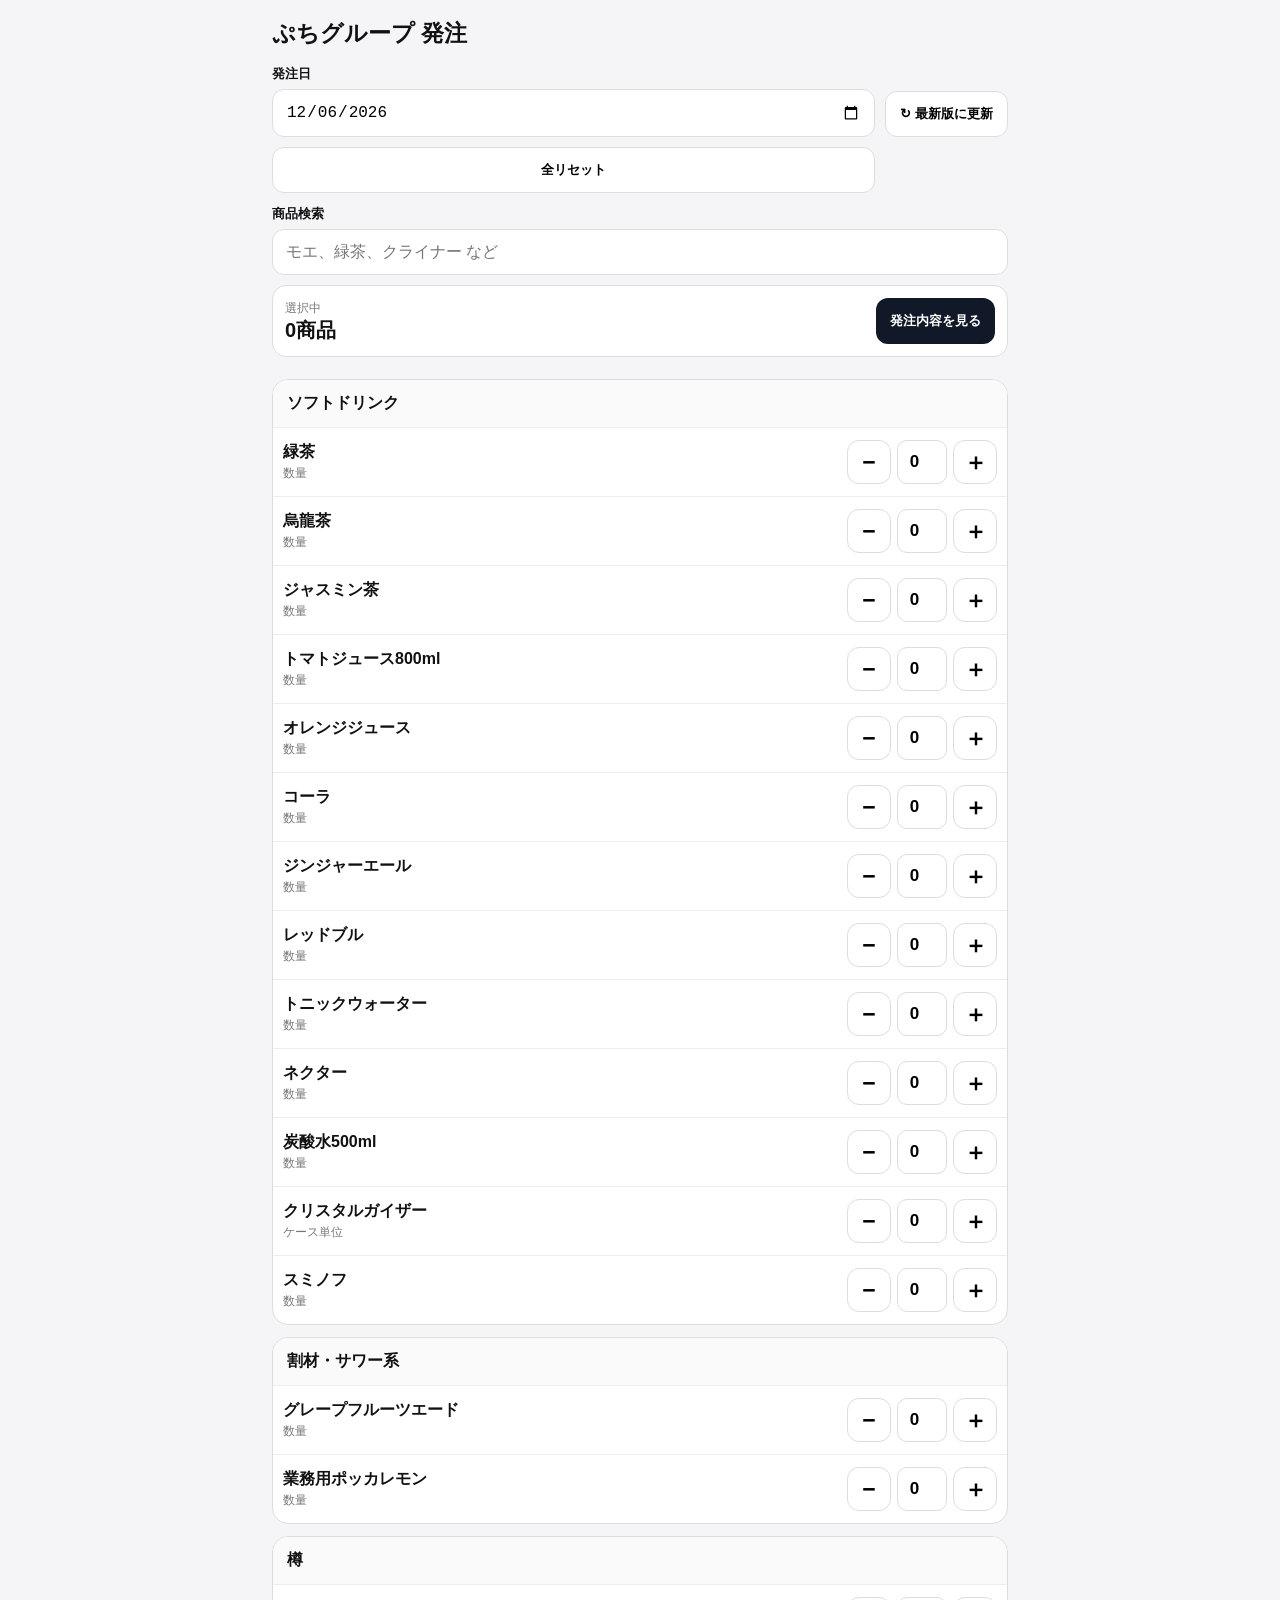
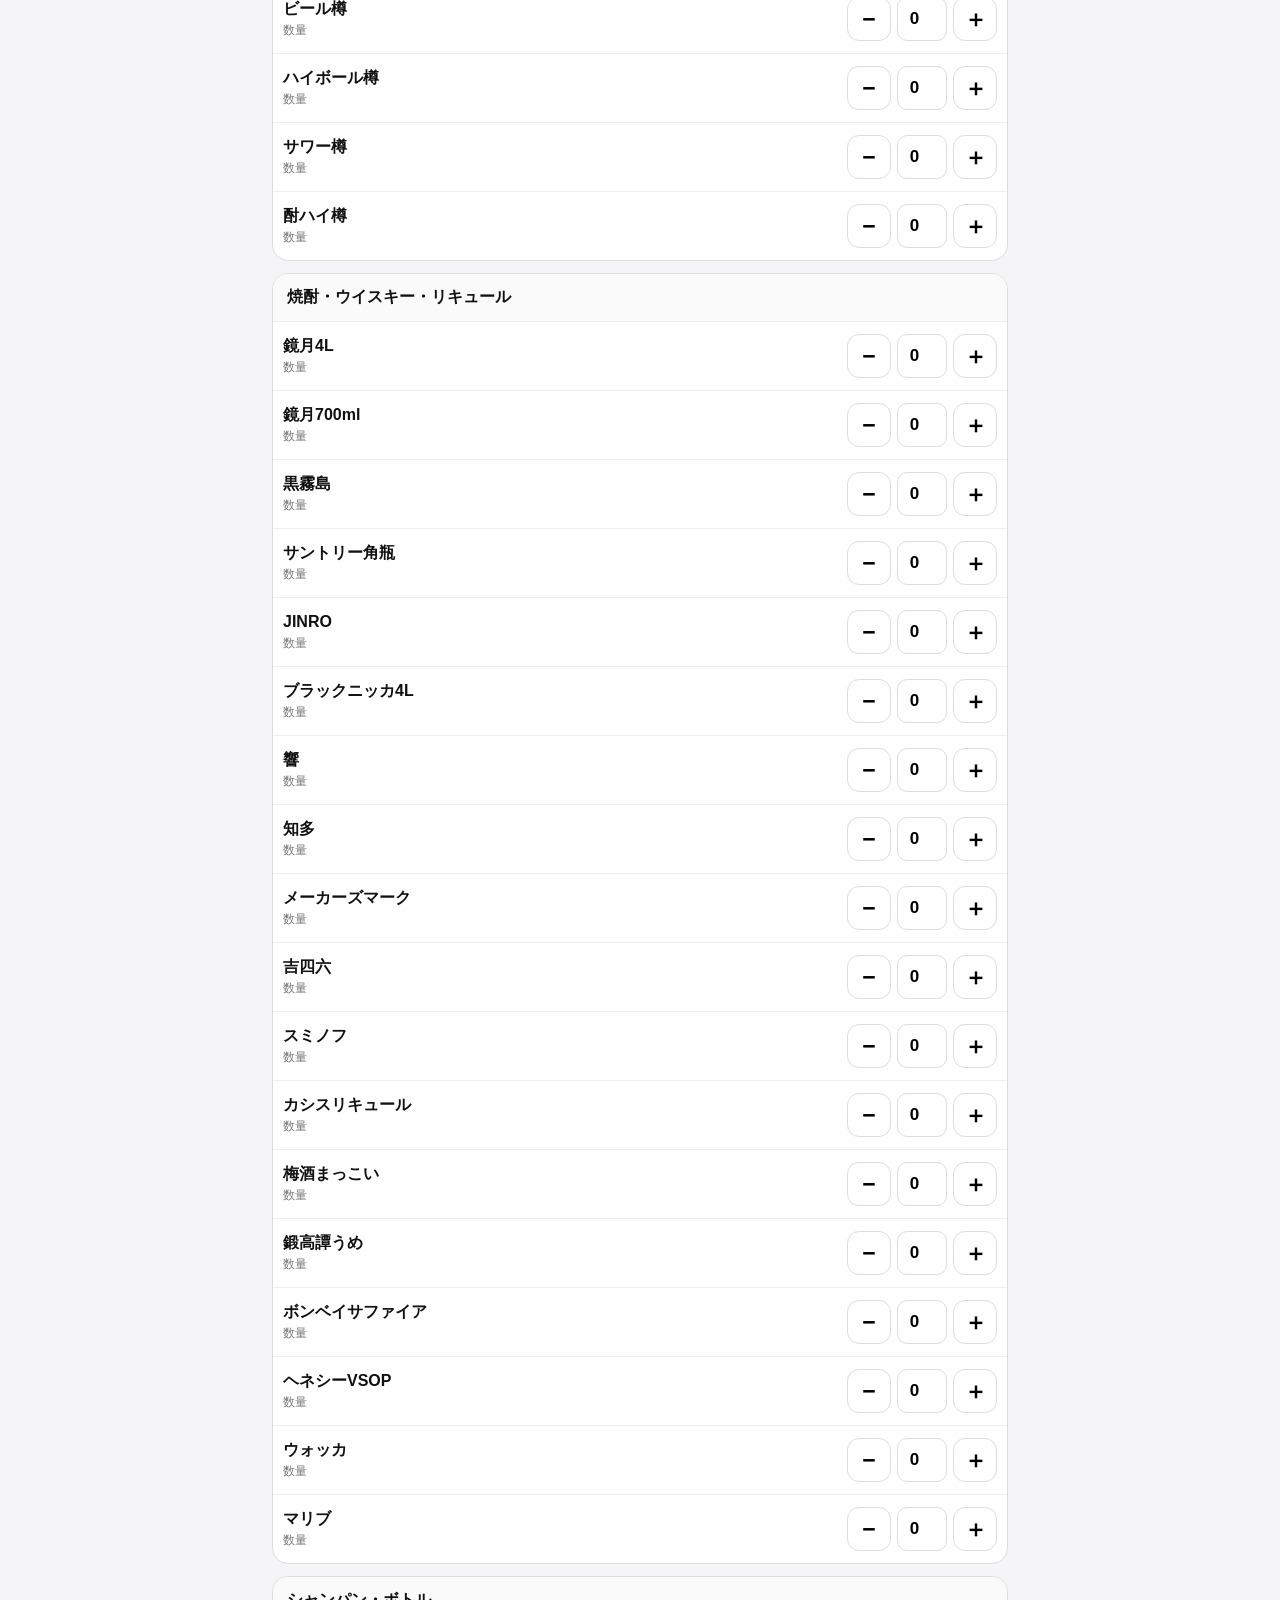
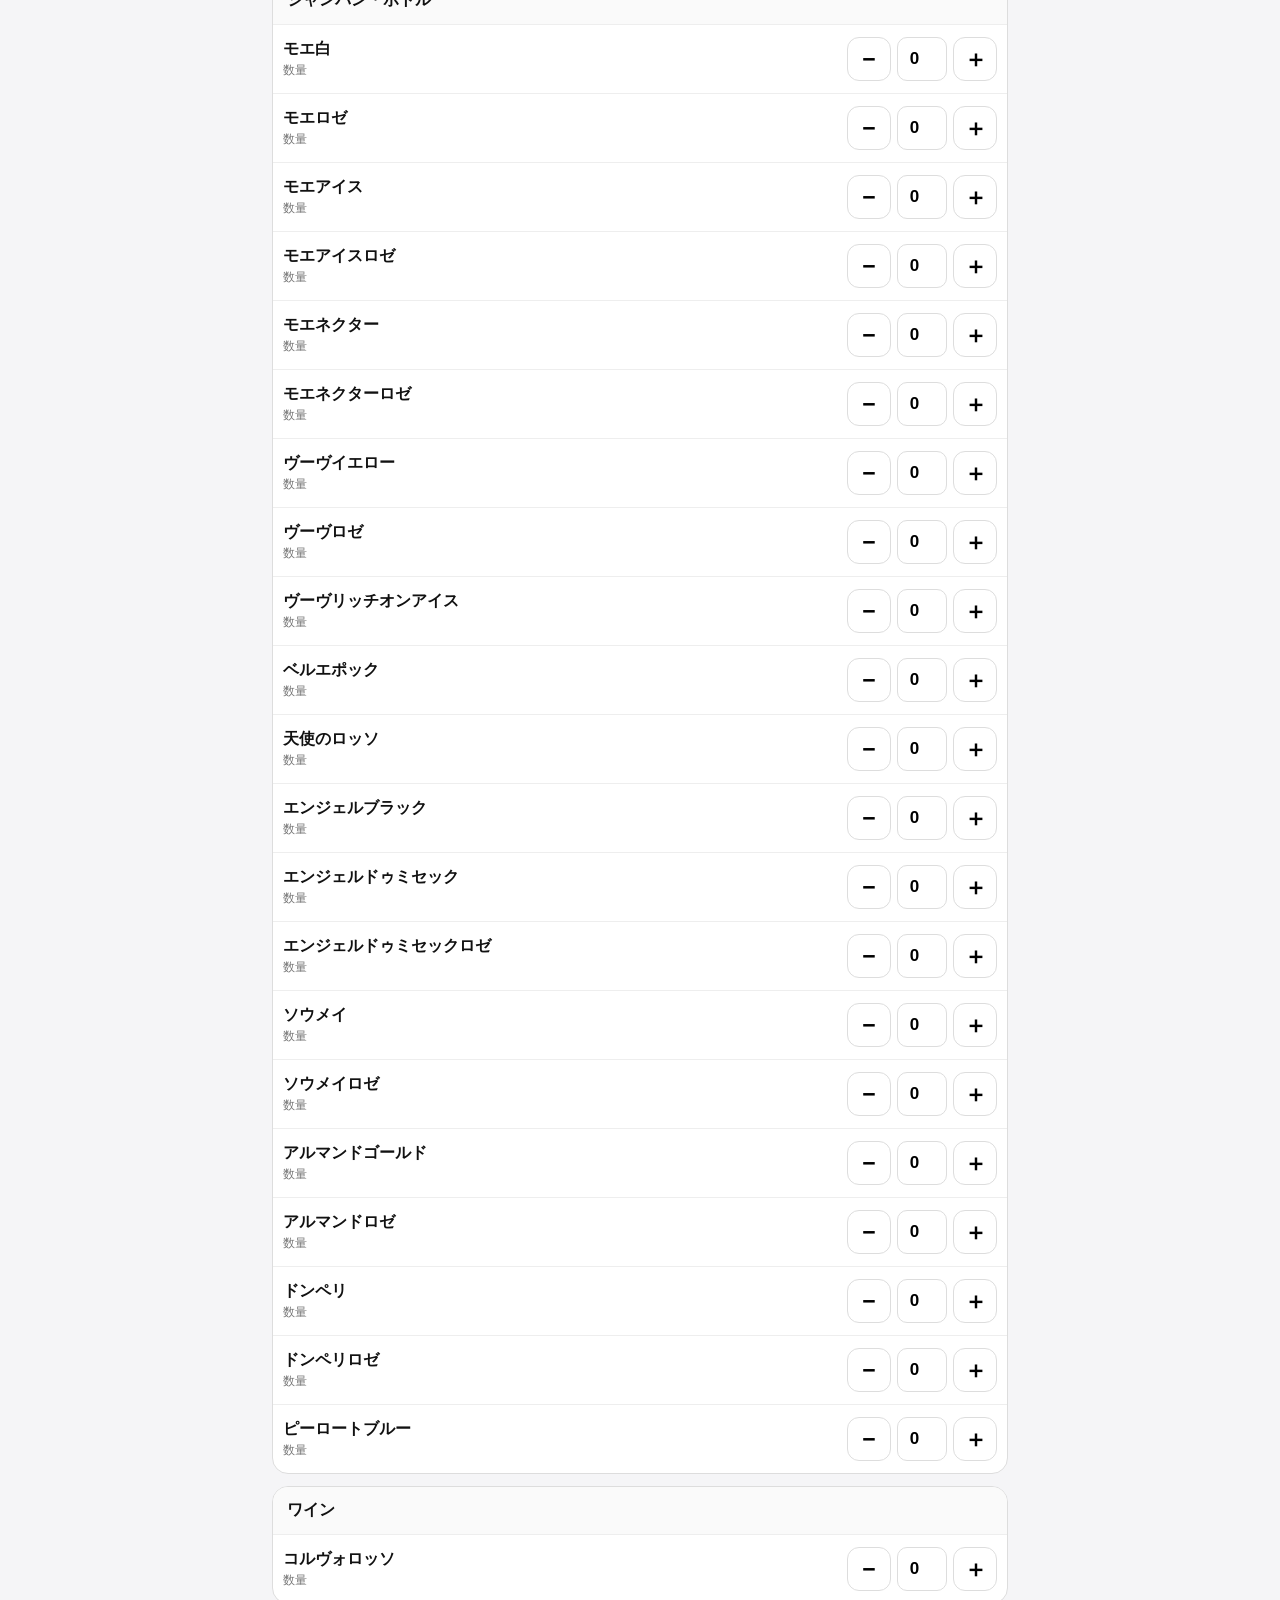
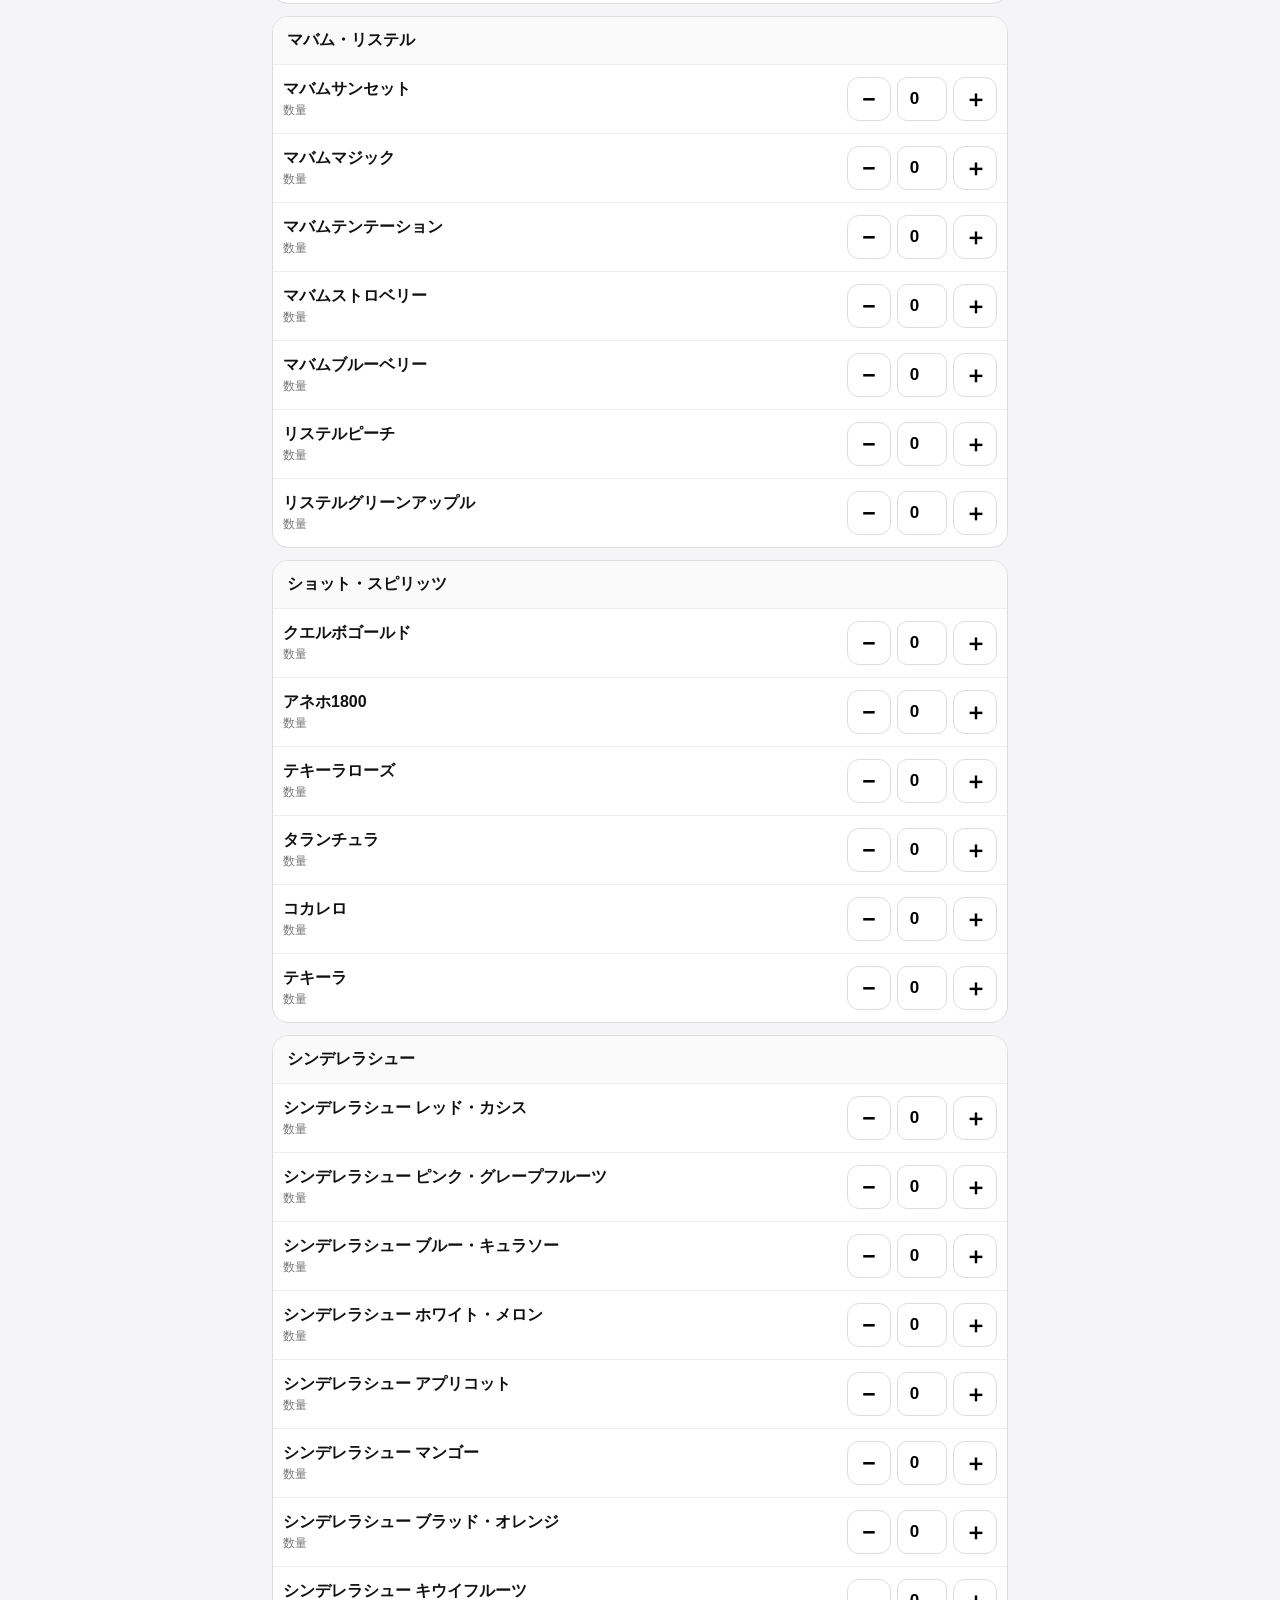
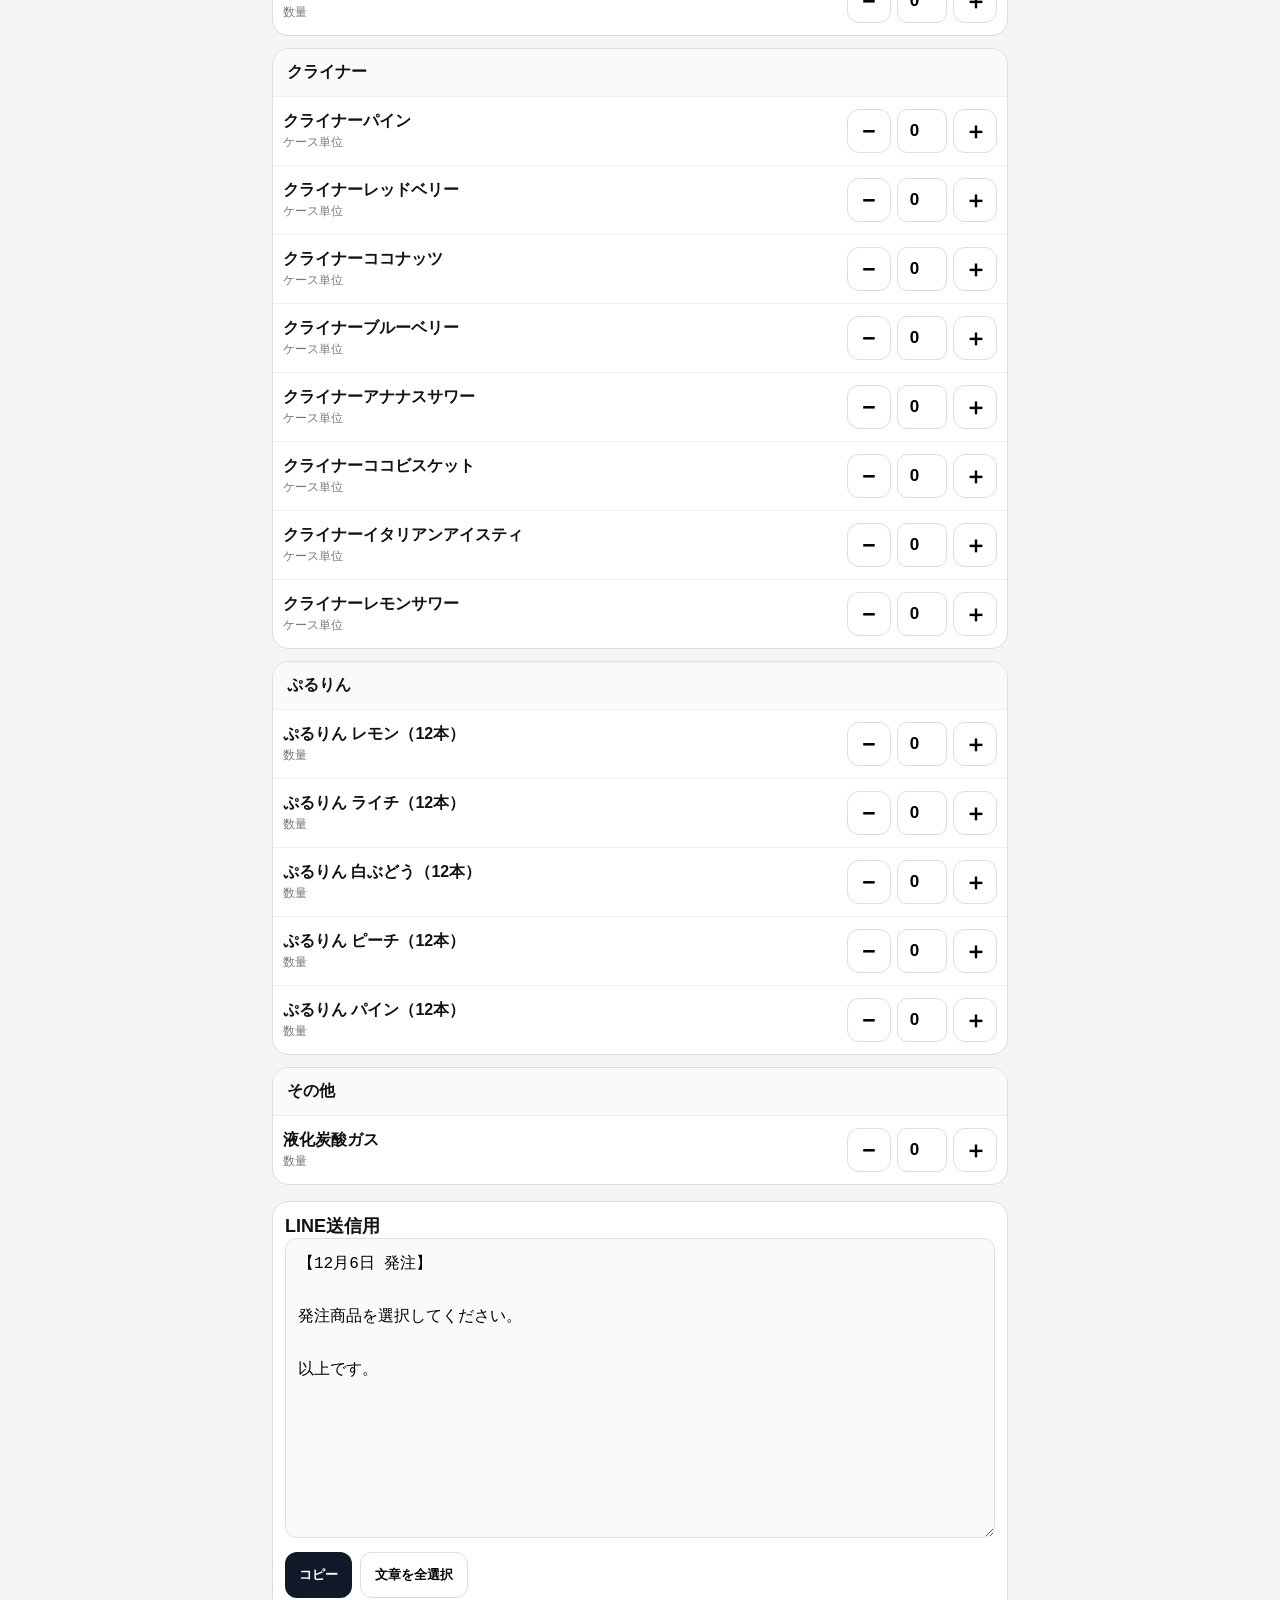
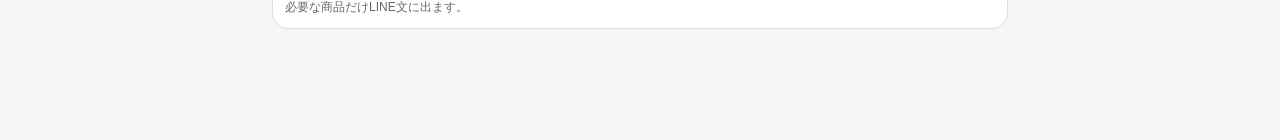
==== commit 92ccc47a: "Add refresh latest version button with confirmation" ====
--- a/order/index.html
+++ b/order/index.html
@@ -1,5 +1,5 @@
 <!doctype html>
-<html lang="ja"><head><meta charset="utf-8"><meta name="viewport" content="width=device-width,initial-scale=1,viewport-fit=cover"><meta name="theme-color" content="#111827"><meta name="apple-mobile-web-app-capable" content="yes"><meta name="apple-mobile-web-app-title" content="発注"><title>ぷちグループ 発注ツール</title><style>*{box-sizing:border-box}body{margin:0;background:#f5f5f7;color:#111;font-family:-apple-system,BlinkMacSystemFont,"Hiragino Sans","Yu Gothic",sans-serif}.wrap{max-width:760px;margin:auto;padding:14px 12px 110px}h1{font-size:23px;margin:4px 0 16px}label{font-weight:700;font-size:13px;display:block;margin-bottom:6px}input[type=date],input[type=search]{width:100%;font-size:16px;padding:13px;border:1px solid #ddd;border-radius:12px;background:#fff}.top{display:grid;grid-template-columns:1fr auto;gap:10px;align-items:end}button{touch-action:manipulation}.reset,.sub{min-height:46px;padding:0 14px;border:1px solid #ddd;background:#fff;border-radius:12px;font-weight:700}.search{margin-top:12px}.sticky{position:sticky;top:0;z-index:5;background:rgba(245,245,247,.96);padding:10px 0}.sum{display:flex;justify-content:space-between;align-items:center;background:#fff;border:1px solid #ddd;border-radius:14px;padding:12px}.sum b{font-size:20px}.primary{min-height:46px;border:0;border-radius:12px;background:#111827;color:#fff;padding:0 14px;font-weight:800}.cat{background:#fff;border:1px solid #ddd;border-radius:16px;overflow:hidden;margin:12px 0}.chead{font-weight:800;padding:13px 14px;background:#fafafa}.row{display:grid;grid-template-columns:minmax(0,1fr) auto;gap:10px;align-items:center;padding:12px 10px;border-top:1px solid #eee}.name{font-weight:700;line-height:1.3;word-break:break-word}.unit{font-size:12px;color:#777;margin-top:3px}.controls{display:flex;align-items:center;gap:6px}.step{width:44px;height:44px;border:1px solid #ddd;border-radius:12px;background:#fff;font-size:23px;font-weight:800}.step.plus.on{background:#111827;color:#fff}.qty{width:50px;height:44px;text-align:center;font-size:17px;font-weight:800;border:1px solid #ddd;border-radius:10px;background:#fff;padding:0 2px}.out{background:#fff;border:1px solid #ddd;border-radius:16px;padding:12px;margin-top:16px}textarea{width:100%;min-height:300px;font-size:16px;line-height:1.65;padding:12px;border:1px solid #ddd;border-radius:12px;background:#fafafa}.actions{display:flex;gap:8px;margin-top:10px;flex-wrap:wrap}.note{font-size:12px;color:#666;line-height:1.5}@media(max-width:390px){.wrap{padding-left:8px;padding-right:8px}.row{padding-left:8px;padding-right:8px}.step{width:42px;height:42px}.qty{width:44px}}</style></head><body><div class="wrap"><h1>ぷちグループ 発注</h1><div class="top"><div><label for="date">発注日</label><input id="date" type="date"></div><button class="reset" id="reset" type="button">全リセット</button></div><div class="search"><label for="search">商品検索</label><input id="search" type="search" placeholder="モエ、緑茶、クライナー など"></div><div class="sticky"><div class="sum"><div><span style="font-size:12px;color:#777">選択中</span><br><b><span id="count">0</span>商品</b></div><button class="primary" id="jump" type="button">発注内容を見る</button></div></div><div id="productList"></div><div class="out" id="outbox"><b style="font-size:18px">LINE送信用</b><textarea id="out" readonly></textarea><div class="actions"><button class="primary" id="copy" type="button">コピー</button><button class="sub" id="select" type="button">文章を全選択</button></div><div class="note" id="msg">必要な商品だけLINE文に出ます。</div></div></div><script>
+<html lang="ja"><head><meta charset="utf-8"><meta name="viewport" content="width=device-width,initial-scale=1,viewport-fit=cover"><meta name="theme-color" content="#111827"><meta name="apple-mobile-web-app-capable" content="yes"><meta name="apple-mobile-web-app-title" content="発注"><title>ぷちグループ 発注ツール</title><style>*{box-sizing:border-box}body{margin:0;background:#f5f5f7;color:#111;font-family:-apple-system,BlinkMacSystemFont,"Hiragino Sans","Yu Gothic",sans-serif}.wrap{max-width:760px;margin:auto;padding:14px 12px 110px}h1{font-size:23px;margin:4px 0 16px}label{font-weight:700;font-size:13px;display:block;margin-bottom:6px}input[type=date],input[type=search]{width:100%;font-size:16px;padding:13px;border:1px solid #ddd;border-radius:12px;background:#fff}.top{display:grid;grid-template-columns:1fr auto;gap:10px;align-items:end}button{touch-action:manipulation}.reset,.sub{min-height:46px;padding:0 14px;border:1px solid #ddd;background:#fff;border-radius:12px;font-weight:700}.search{margin-top:12px}.sticky{position:sticky;top:0;z-index:5;background:rgba(245,245,247,.96);padding:10px 0}.sum{display:flex;justify-content:space-between;align-items:center;background:#fff;border:1px solid #ddd;border-radius:14px;padding:12px}.sum b{font-size:20px}.primary{min-height:46px;border:0;border-radius:12px;background:#111827;color:#fff;padding:0 14px;font-weight:800}.cat{background:#fff;border:1px solid #ddd;border-radius:16px;overflow:hidden;margin:12px 0}.chead{font-weight:800;padding:13px 14px;background:#fafafa}.row{display:grid;grid-template-columns:minmax(0,1fr) auto;gap:10px;align-items:center;padding:12px 10px;border-top:1px solid #eee}.name{font-weight:700;line-height:1.3;word-break:break-word}.unit{font-size:12px;color:#777;margin-top:3px}.controls{display:flex;align-items:center;gap:6px}.step{width:44px;height:44px;border:1px solid #ddd;border-radius:12px;background:#fff;font-size:23px;font-weight:800}.step.plus.on{background:#111827;color:#fff}.qty{width:50px;height:44px;text-align:center;font-size:17px;font-weight:800;border:1px solid #ddd;border-radius:10px;background:#fff;padding:0 2px}.out{background:#fff;border:1px solid #ddd;border-radius:16px;padding:12px;margin-top:16px}textarea{width:100%;min-height:300px;font-size:16px;line-height:1.65;padding:12px;border:1px solid #ddd;border-radius:12px;background:#fafafa}.actions{display:flex;gap:8px;margin-top:10px;flex-wrap:wrap}.note{font-size:12px;color:#666;line-height:1.5}@media(max-width:390px){.wrap{padding-left:8px;padding-right:8px}.row{padding-left:8px;padding-right:8px}.step{width:42px;height:42px}.qty{width:44px}}</style></head><body><div class="wrap"><h1>ぷちグループ 発注</h1><div class="top"><div><label for="date">発注日</label><input id="date" type="date"></div><button class="reset" id="refresh" type="button">↻ 最新版に更新</button><button class="reset" id="reset" type="button">全リセット</button></div><div class="search"><label for="search">商品検索</label><input id="search" type="search" placeholder="モエ、緑茶、クライナー など"></div><div class="sticky"><div class="sum"><div><span style="font-size:12px;color:#777">選択中</span><br><b><span id="count">0</span>商品</b></div><button class="primary" id="jump" type="button">発注内容を見る</button></div></div><div id="productList"></div><div class="out" id="outbox"><b style="font-size:18px">LINE送信用</b><textarea id="out" readonly></textarea><div class="actions"><button class="primary" id="copy" type="button">コピー</button><button class="sub" id="select" type="button">文章を全選択</button></div><div class="note" id="msg">必要な商品だけLINE文に出ます。</div></div></div><script>
 const DATA=[["ソフトドリンク",[["緑茶","本"],["烏龍茶","本"],["ジャスミン茶","本"],["トマトジュース800ml","本"],["オレンジジュース","本"],["コーラ","本"],["ジンジャーエール","本"],["レッドブル","本"],["トニックウォーター","本"],["ネクター","本"],["炭酸水500ml","本"],["クリスタルガイザー","ケース"],["スミノフ","本"]]],["割材・サワー系",[["グレープフルーツエード","本"],["業務用ポッカレモン","本"]]],["樽",[["ビール樽","本"],["ハイボール樽","本"],["サワー樽","本"],["酎ハイ樽","本"]]],["焼酎・ウイスキー・リキュール",[["鏡月4L","本"],["鏡月700ml","本"],["黒霧島","本"],["サントリー角瓶","本"],["JINRO","本"],["ブラックニッカ4L","本"],["響","本"],["知多","本"],["メーカーズマーク","本"],["吉四六","本"],["スミノフ","本"],["カシスリキュール","本"],["梅酒まっこい","本"],["鍛高譚うめ","本"],["ボンベイサファイア","本"],["ヘネシーVSOP","本"],["ウォッカ","本"],["マリブ","本"]]],["シャンパン・ボトル",[["モエ白","本"],["モエロゼ","本"],["モエアイス","本"],["モエアイスロゼ","本"],["モエネクター","本"],["モエネクターロゼ","本"],["ヴーヴイエロー","本"],["ヴーヴロゼ","本"],["ヴーヴリッチオンアイス","本"],["ベルエポック","本"],["天使のロッソ","本"],["エンジェルブラック","本"],["エンジェルドゥミセック","本"],["エンジェルドゥミセックロゼ","本"],["ソウメイ","本"],["ソウメイロゼ","本"],["アルマンドゴールド","本"],["アルマンドロゼ","本"],["ドンペリ","本"],["ドンペリロゼ","本"],["ピーロートブルー","本"]]],["ワイン",[["コルヴォロッソ","本"]]],["マバム・リステル",[["マバムサンセット","本"],["マバムマジック","本"],["マバムテンテーション","本"],["マバムストロベリー","本"],["マバムブルーベリー","本"],["リステルピーチ","本"],["リステルグリーンアップル","本"]]],["ショット・スピリッツ",[["クエルボゴールド","本"],["アネホ1800","本"],["テキーラローズ","本"],["タランチュラ","本"],["コカレロ","本"],["テキーラ","本"]]],["シンデレラシュー",[["シンデレラシュー レッド・カシス","本"],["シンデレラシュー ピンク・グレープフルーツ","本"],["シンデレラシュー ブルー・キュラソー","本"],["シンデレラシュー ホワイト・メロン","本"],["シンデレラシュー アプリコット","本"],["シンデレラシュー マンゴー","本"],["シンデレラシュー ブラッド・オレンジ","本"],["シンデレラシュー キウイフルーツ","本"]]],["クライナー",[["クライナーパイン","ケース"],["クライナーレッドベリー","ケース"],["クライナーココナッツ","ケース"],["クライナーブルーベリー","ケース"],["クライナーアナナスサワー","ケース"],["クライナーココビスケット","ケース"],["クライナーイタリアンアイスティ","ケース"],["クライナーレモンサワー","ケース"]]],["ぷるりん",[["ぷるりん レモン（12本）","本"],["ぷるりん ライチ（12本）","本"],["ぷるりん 白ぶどう（12本）","本"],["ぷるりん ピーチ（12本）","本"],["ぷるりん パイン（12本）","本"]]],["その他",[["液化炭酸ガス","本"]]]];
-const state=new Map(),list=document.getElementById('productList'),search=document.getElementById('search'),date=document.getElementById('date'),count=document.getElementById('count'),out=document.getElementById('out'),msg=document.getElementById('msg');const k=(c,n)=>c+'||'+n,get=(c,n)=>state.get(k(c,n))||0;function esc(s){return String(s).replace(/[&<>"']/g,m=>({'&':'&amp;','<':'&lt;','>':'&gt;','"':'&quot',"'":'&#39;'}[m]))}function today(){const d=new Date();return d.getFullYear()+'-'+String(d.getMonth()+1).padStart(2,'0')+'-'+String(d.getDate()).padStart(2,'0')}date.value=today();function render(){const q=search.value.trim().toLowerCase();list.innerHTML='';let selected=0;DATA.forEach(([cat,items])=>{const f=items.filter(([n])=>!q||n.toLowerCase().includes(q)||cat.toLowerCase().includes(q));if(!f.length)return;const sec=document.createElement('section');sec.className='cat';sec.innerHTML='<div class="chead">'+esc(cat)+'</div>';f.forEach(([name,unit])=>{const v=get(cat,name);if(v>0)selected++;const row=document.createElement('div');row.className='row';row.dataset.cat=cat;row.dataset.name=name;row.dataset.unit=unit;row.innerHTML='<div><div class="name">'+esc(name)+'</div><div class="unit">'+(unit==='ケース'?'ケース単位':'数量')+'</div></div><div class="controls"><button class="step minus" type="button">−</button><input class="qty" type="number" inputmode="numeric" min="0" max="99" value="'+v+'"><button class="step plus'+(v>0?' on':'')+'" type="button">＋</button></div>';sec.appendChild(row)});list.appendChild(sec)});count.textContent=selected}function setQty(cat,name,v){v=Math.max(0,Math.min(99,Number(v)||0));v===0?state.delete(k(cat,name)):state.set(k(cat,name),v);render();makeOut()}function fmt(v){if(!v)return'日付未指定';const p=v.split('-');return Number(p[1])+'月'+Number(p[2])+'日'}function makeOut(){const lines=['【'+fmt(date.value)+' 発注】',''];let any=false;DATA.forEach(([cat,items])=>{const chosen=items.filter(([name])=>get(cat,name)>0);if(!chosen.length)return;any=true;lines.push('■'+cat);chosen.forEach(([name,unit])=>lines.push(name+' ×'+get(cat,name)+(unit==='ケース'?'ケース':'')));lines.push('')});if(!any)lines.push('発注商品を選択してください。','');lines.push('以上です。');out.value=lines.join('\n')}list.addEventListener('click',e=>{const btn=e.target.closest('button');if(!btn)return;const row=btn.closest('.row');if(!row)return;const cat=row.dataset.cat,name=row.dataset.name,current=get(cat,name);if(btn.classList.contains('plus'))setQty(cat,name,current+1);if(btn.classList.contains('minus'))setQty(cat,name,current-1)});list.addEventListener('change',e=>{if(!e.target.classList.contains('qty'))return;const row=e.target.closest('.row');setQty(row.dataset.cat,row.dataset.name,e.target.value)});search.addEventListener('input',render);date.addEventListener('change',makeOut);document.getElementById('reset').addEventListener('click',()=>{state.clear();search.value='';render();makeOut()});document.getElementById('jump').addEventListener('click',()=>document.getElementById('outbox').scrollIntoView({behavior:'smooth',block:'start'}));document.getElementById('select').addEventListener('click',()=>{out.focus();out.select();out.setSelectionRange(0,out.value.length)});document.getElementById('copy').addEventListener('click',async()=>{try{await navigator.clipboard.writeText(out.value);msg.textContent='コピーしました。LINEに貼り付けてください。'}catch(e){out.focus();out.select();out.setSelectionRange(0,out.value.length);msg.textContent='文章を選択しました。スマホの「コピー」を押してください。'}});render();makeOut();
+const state=new Map(),list=document.getElementById('productList'),search=document.getElementById('search'),date=document.getElementById('date'),count=document.getElementById('count'),out=document.getElementById('out'),msg=document.getElementById('msg');const k=(c,n)=>c+'||'+n,get=(c,n)=>state.get(k(c,n))||0;function esc(s){return String(s).replace(/[&<>"']/g,m=>({'&':'&amp;','<':'&lt;','>':'&gt;','"':'&quot',"'":'&#39;'}[m]))}function today(){const d=new Date();return d.getFullYear()+'-'+String(d.getMonth()+1).padStart(2,'0')+'-'+String(d.getDate()).padStart(2,'0')}date.value=today();function render(){const q=search.value.trim().toLowerCase();list.innerHTML='';let selected=0;DATA.forEach(([cat,items])=>{const f=items.filter(([n])=>!q||n.toLowerCase().includes(q)||cat.toLowerCase().includes(q));if(!f.length)return;const sec=document.createElement('section');sec.className='cat';sec.innerHTML='<div class="chead">'+esc(cat)+'</div>';f.forEach(([name,unit])=>{const v=get(cat,name);if(v>0)selected++;const row=document.createElement('div');row.className='row';row.dataset.cat=cat;row.dataset.name=name;row.dataset.unit=unit;row.innerHTML='<div><div class="name">'+esc(name)+'</div><div class="unit">'+(unit==='ケース'?'ケース単位':'数量')+'</div></div><div class="controls"><button class="step minus" type="button">−</button><input class="qty" type="number" inputmode="numeric" min="0" max="99" value="'+v+'"><button class="step plus'+(v>0?' on':'')+'" type="button">＋</button></div>';sec.appendChild(row)});list.appendChild(sec)});count.textContent=selected}function setQty(cat,name,v){v=Math.max(0,Math.min(99,Number(v)||0));v===0?state.delete(k(cat,name)):state.set(k(cat,name),v);render();makeOut()}function fmt(v){if(!v)return'日付未指定';const p=v.split('-');return Number(p[1])+'月'+Number(p[2])+'日'}function makeOut(){const lines=['【'+fmt(date.value)+' 発注】',''];let any=false;DATA.forEach(([cat,items])=>{const chosen=items.filter(([name])=>get(cat,name)>0);if(!chosen.length)return;any=true;lines.push('■'+cat);chosen.forEach(([name,unit])=>lines.push(name+' ×'+get(cat,name)+(unit==='ケース'?'ケース':'')));lines.push('')});if(!any)lines.push('発注商品を選択してください。','');lines.push('以上です。');out.value=lines.join('\n')}list.addEventListener('click',e=>{const btn=e.target.closest('button');if(!btn)return;const row=btn.closest('.row');if(!row)return;const cat=row.dataset.cat,name=row.dataset.name,current=get(cat,name);if(btn.classList.contains('plus'))setQty(cat,name,current+1);if(btn.classList.contains('minus'))setQty(cat,name,current-1)});list.addEventListener('change',e=>{if(!e.target.classList.contains('qty'))return;const row=e.target.closest('.row');setQty(row.dataset.cat,row.dataset.name,e.target.value)});search.addEventListener('input',render);date.addEventListener('change',makeOut);document.getElementById('refresh').addEventListener('click',()=>{if(state.size>0&&!confirm('入力中の発注数量が消えます。最新版に更新しますか？'))return;const url=new URL(location.href);url.searchParams.set('v',Date.now().toString());location.replace(url.toString())});document.getElementById('reset').addEventListener('click',()=>{state.clear();search.value='';render();makeOut()});document.getElementById('jump').addEventListener('click',()=>document.getElementById('outbox').scrollIntoView({behavior:'smooth',block:'start'}));document.getElementById('select').addEventListener('click',()=>{out.focus();out.select();out.setSelectionRange(0,out.value.length)});document.getElementById('copy').addEventListener('click',async()=>{try{await navigator.clipboard.writeText(out.value);msg.textContent='コピーしました。LINEに貼り付けてください。'}catch(e){out.focus();out.select();out.setSelectionRange(0,out.value.length);msg.textContent='文章を選択しました。スマホの「コピー」を押してください。'}});render();makeOut();
 </script></body></html>
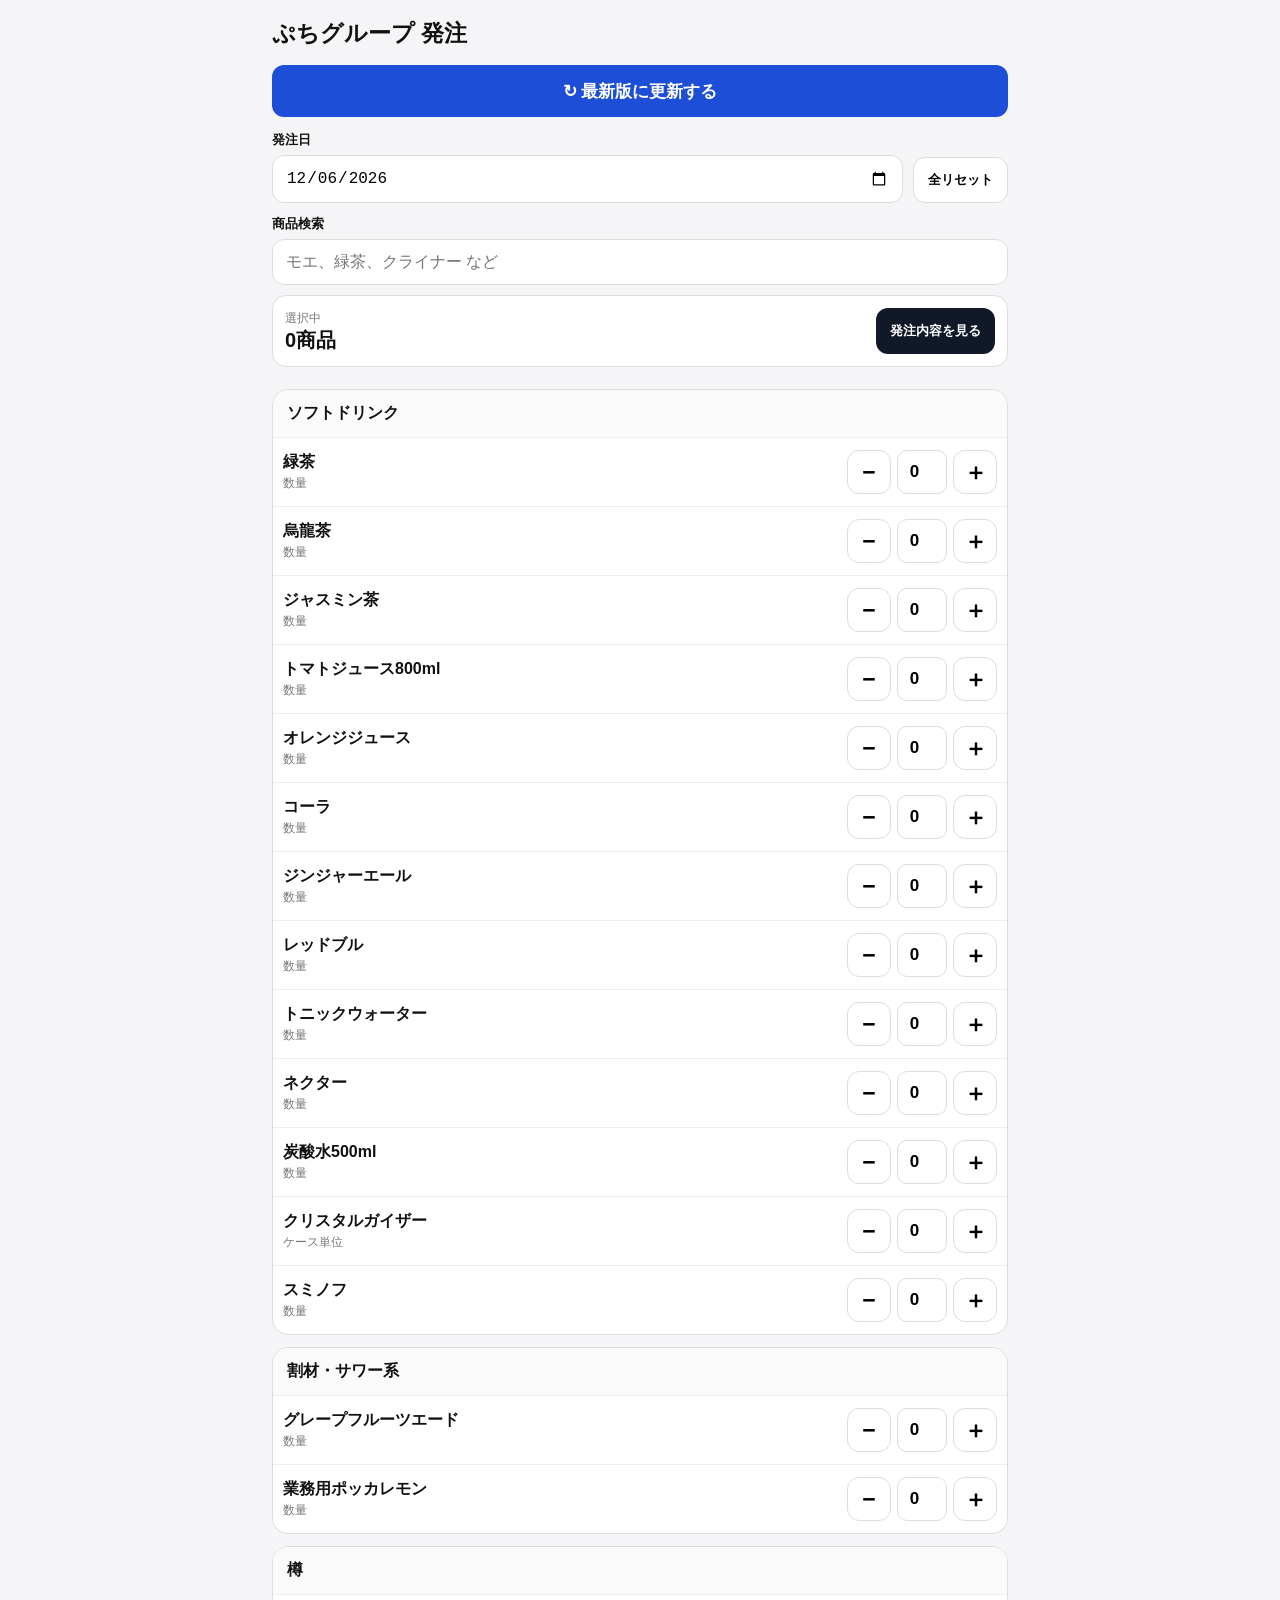
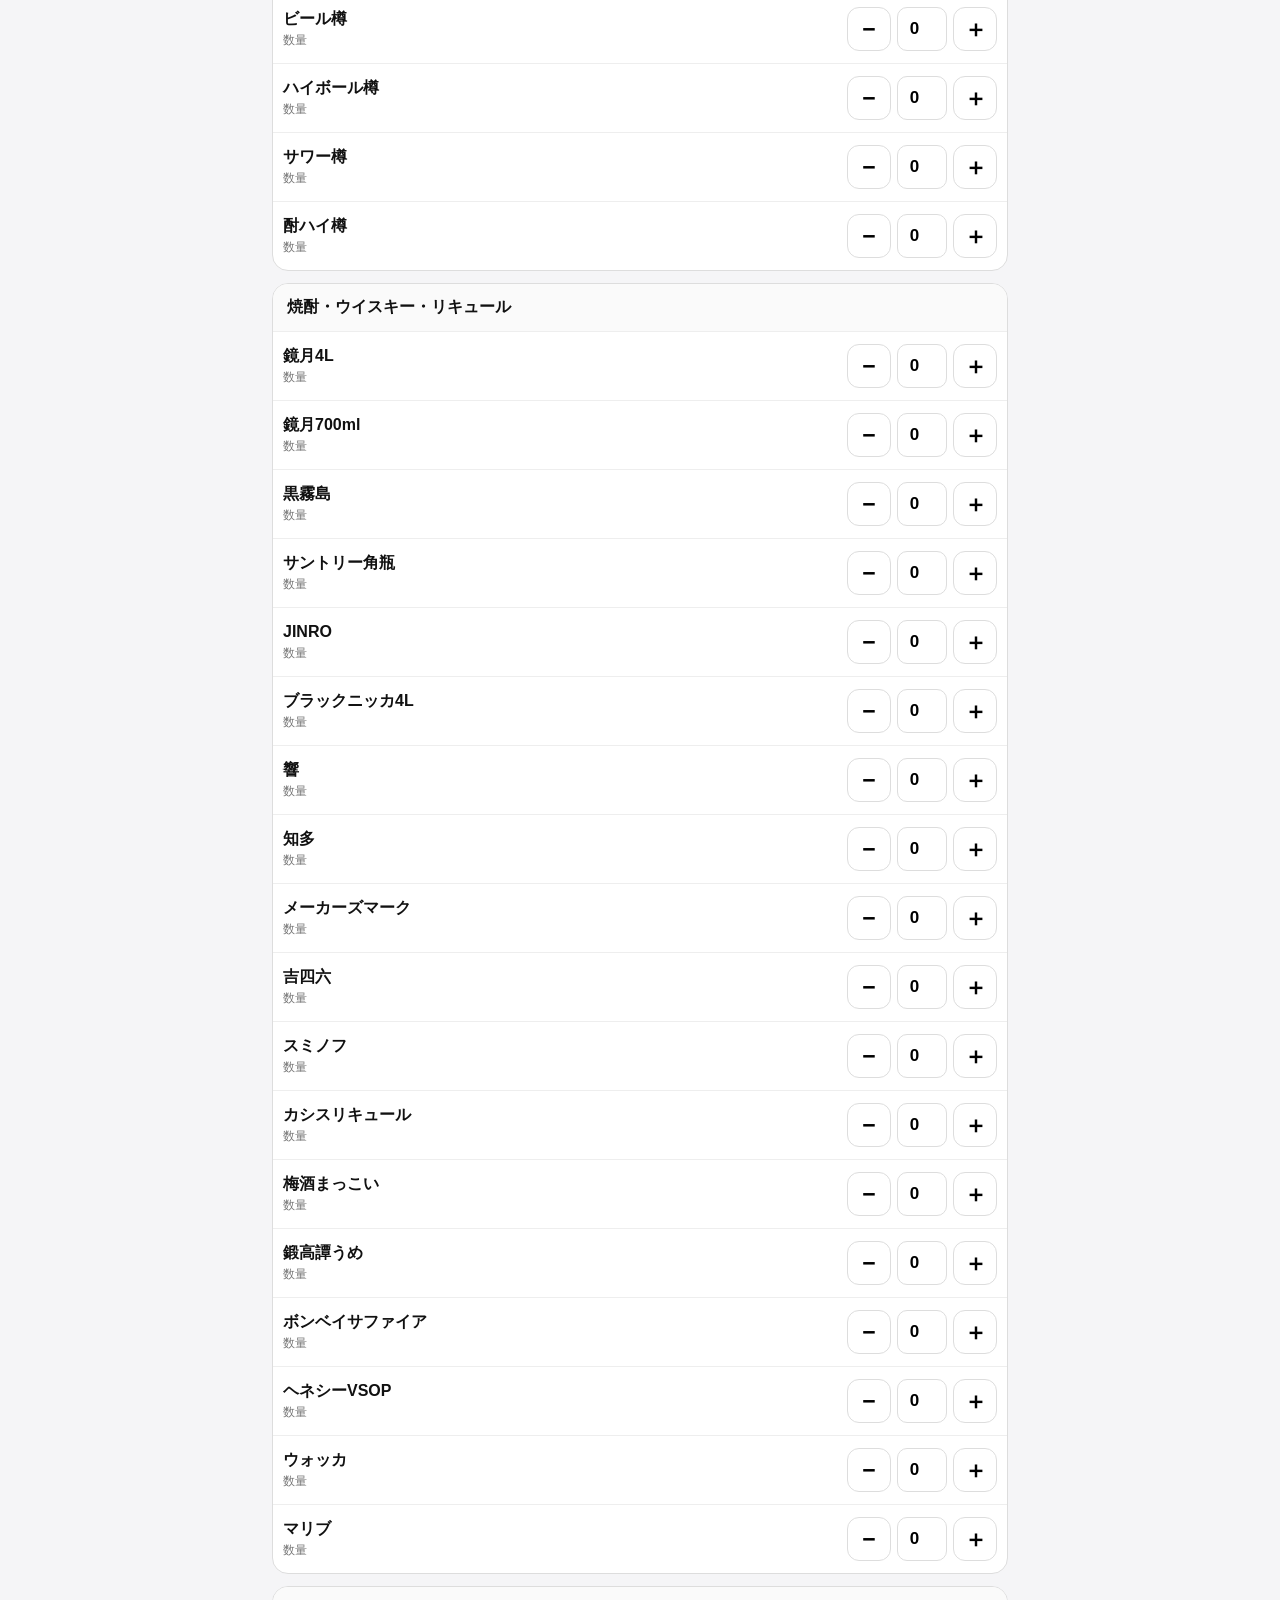
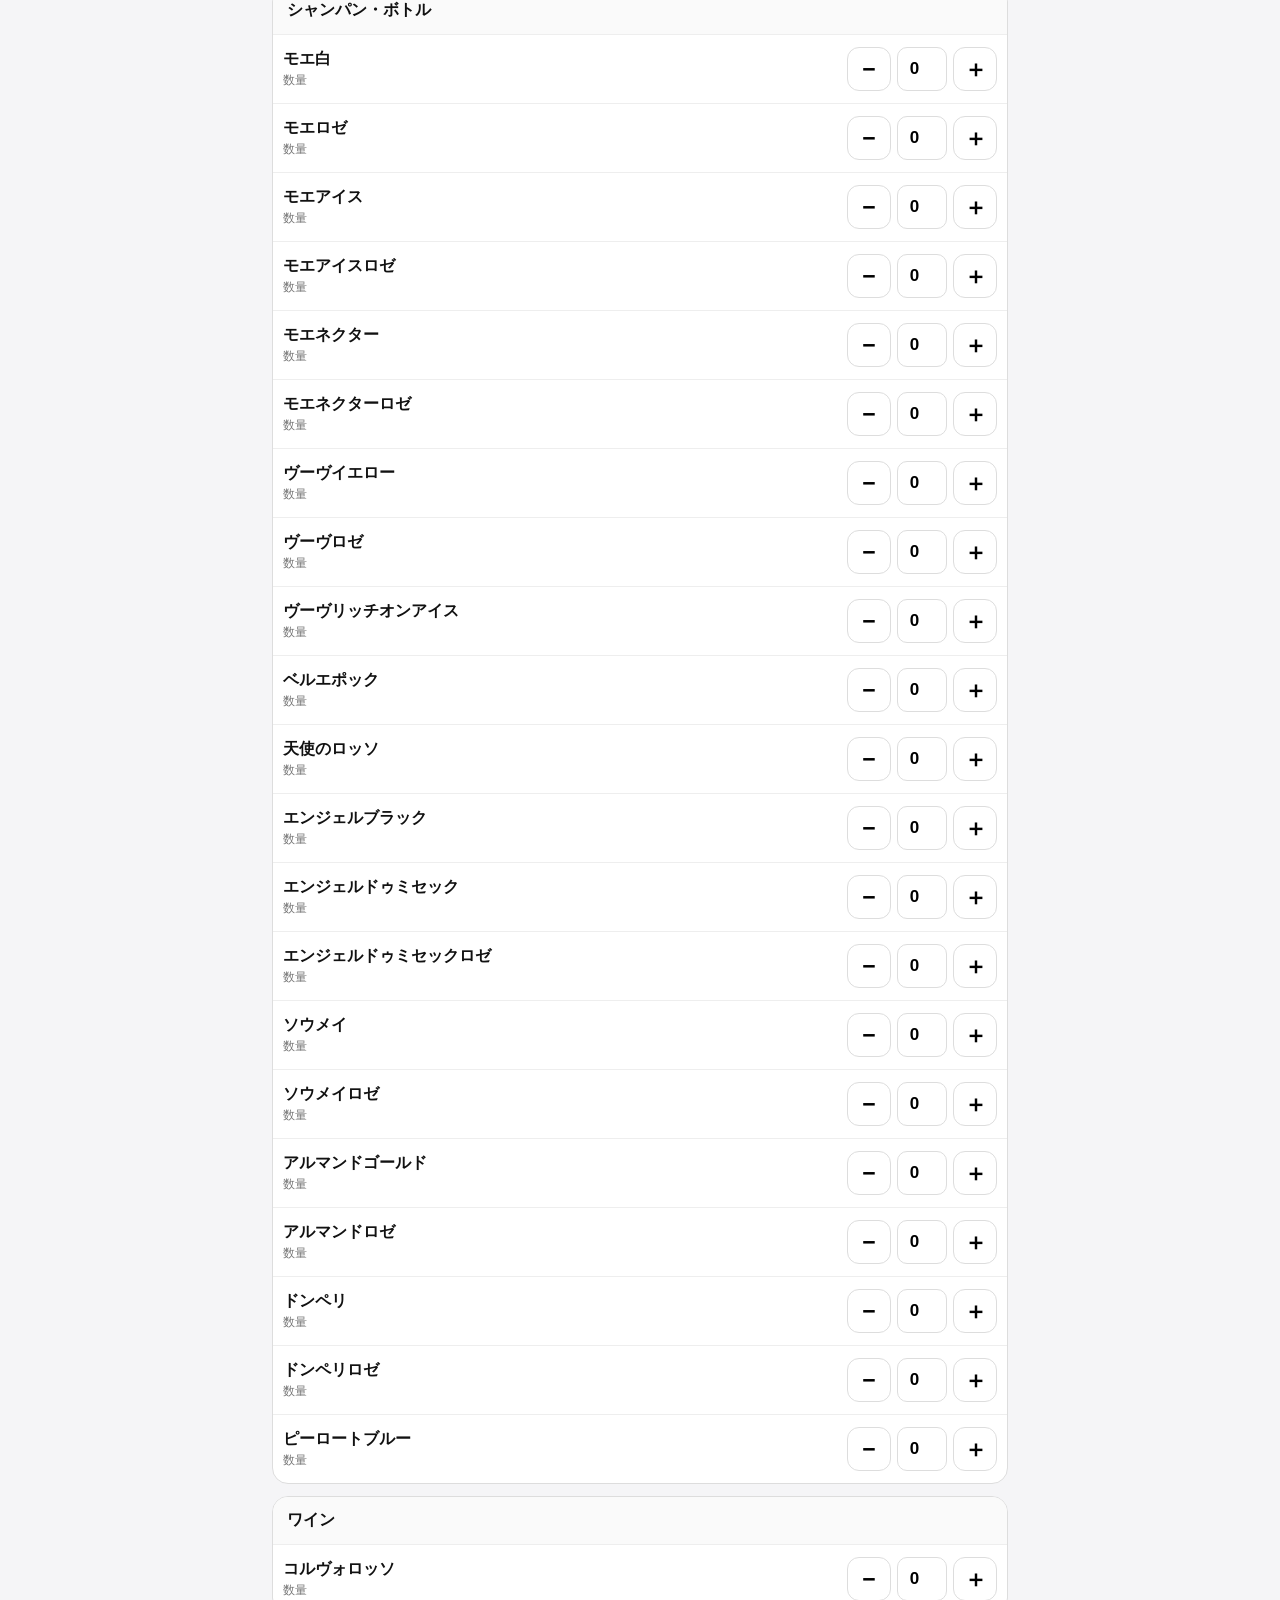
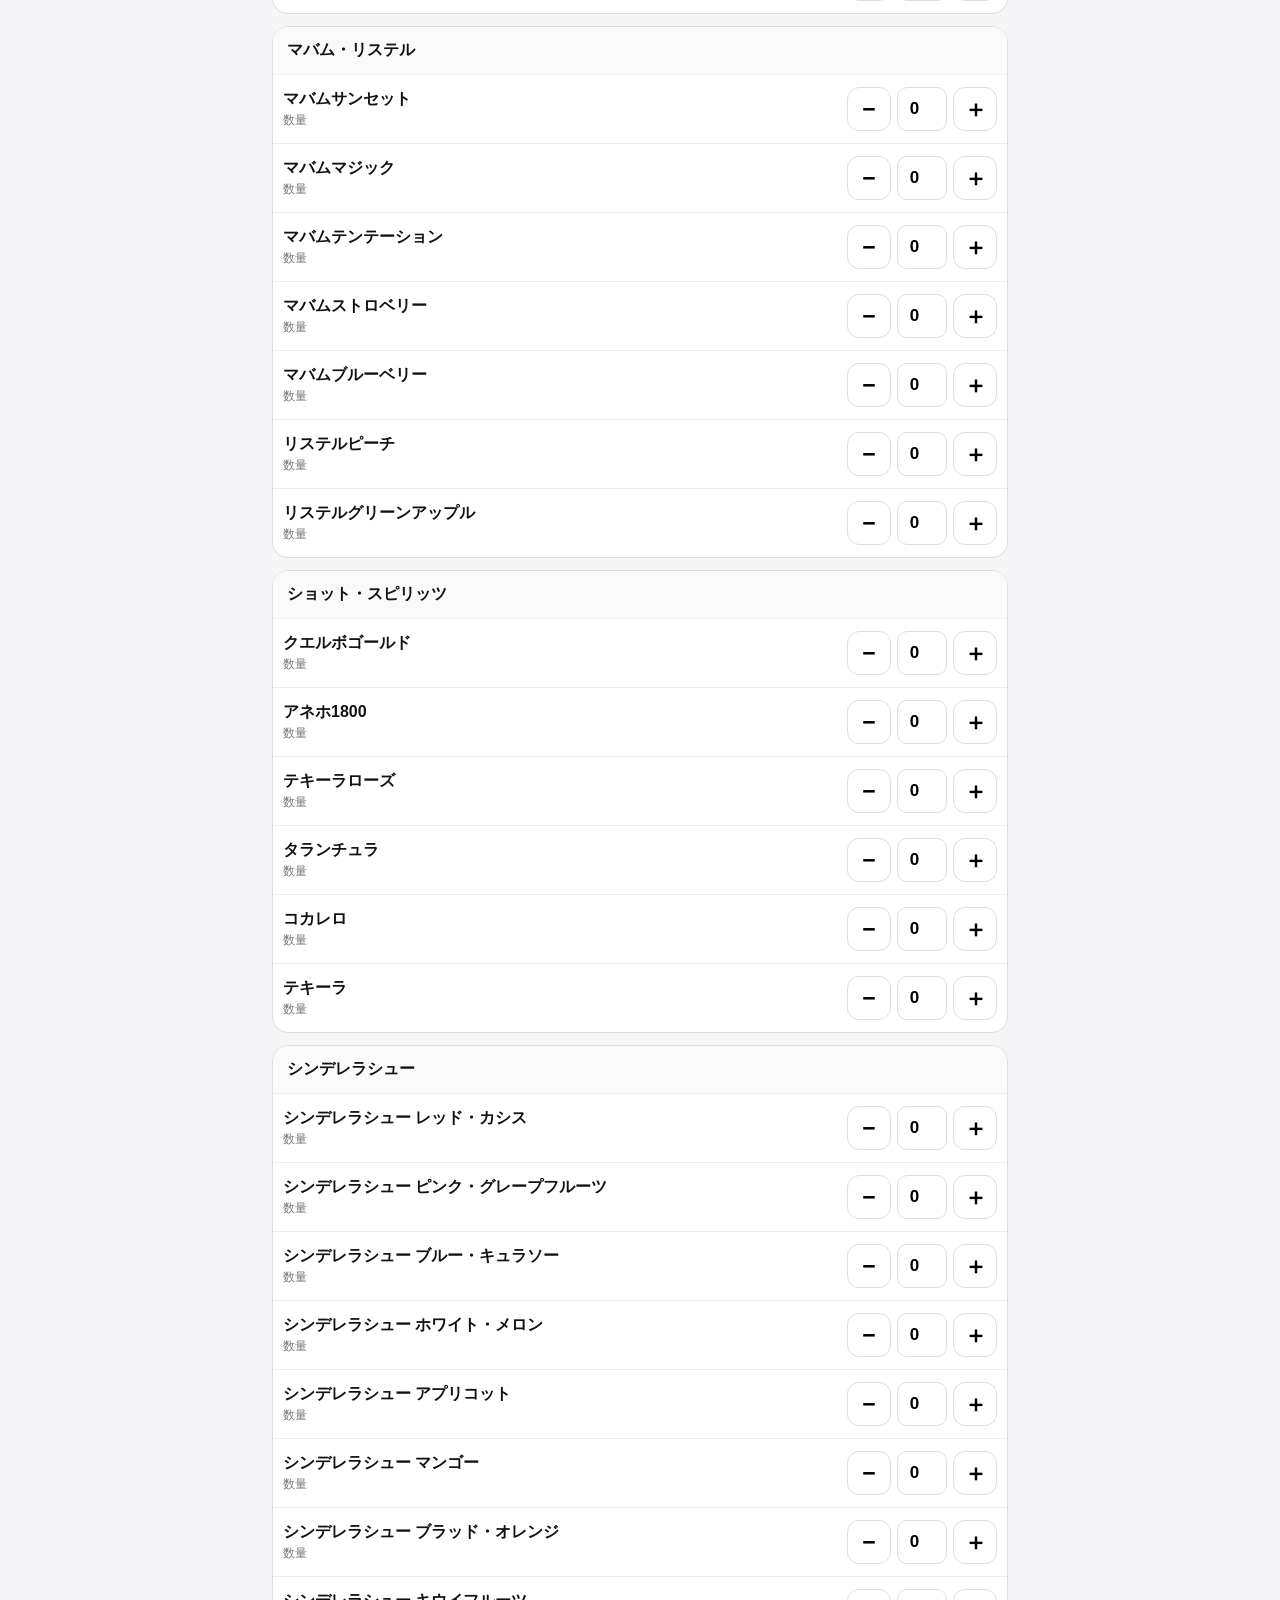
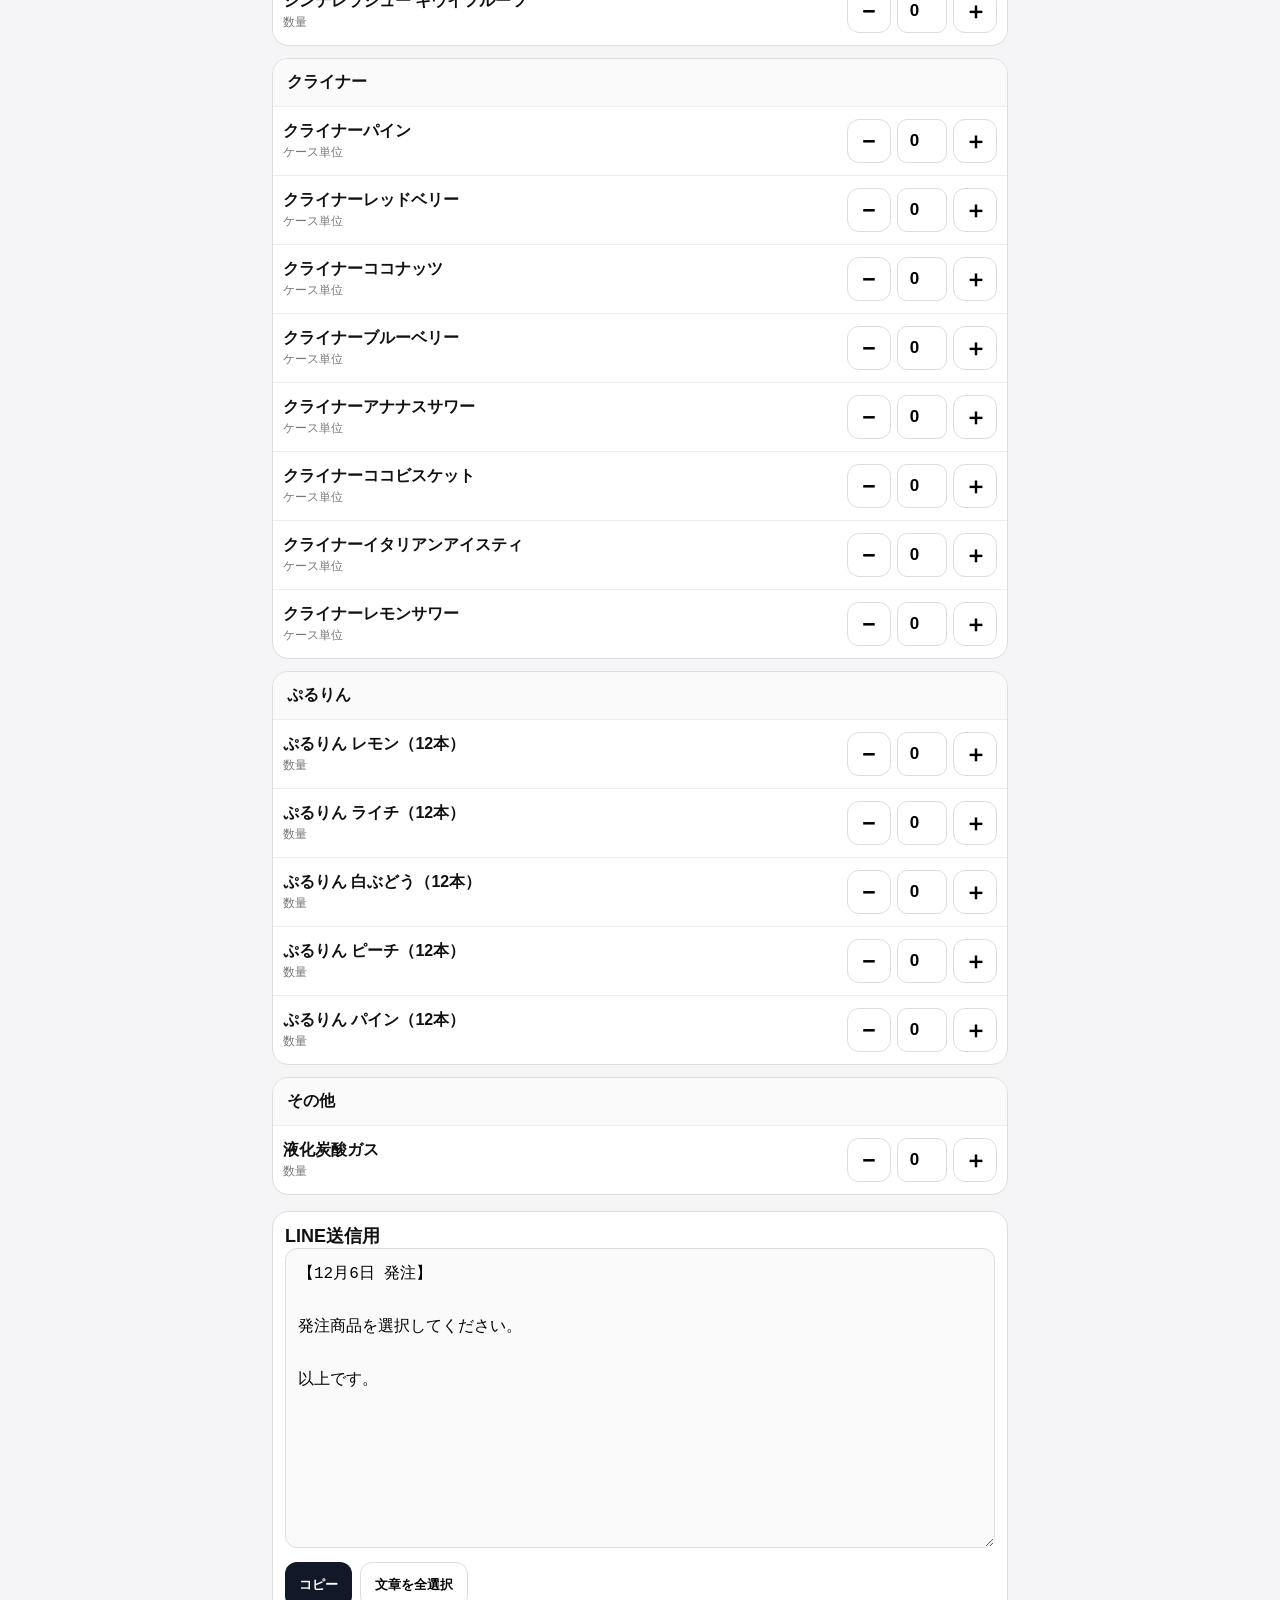
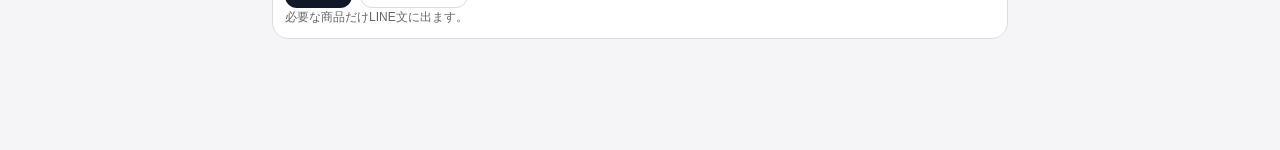
==== commit 849a697e: "Make refresh button prominent and mobile friendly" ====
--- a/order/index.html
+++ b/order/index.html
@@ -1,5 +1,5 @@
 <!doctype html>
-<html lang="ja"><head><meta charset="utf-8"><meta name="viewport" content="width=device-width,initial-scale=1,viewport-fit=cover"><meta name="theme-color" content="#111827"><meta name="apple-mobile-web-app-capable" content="yes"><meta name="apple-mobile-web-app-title" content="発注"><title>ぷちグループ 発注ツール</title><style>*{box-sizing:border-box}body{margin:0;background:#f5f5f7;color:#111;font-family:-apple-system,BlinkMacSystemFont,"Hiragino Sans","Yu Gothic",sans-serif}.wrap{max-width:760px;margin:auto;padding:14px 12px 110px}h1{font-size:23px;margin:4px 0 16px}label{font-weight:700;font-size:13px;display:block;margin-bottom:6px}input[type=date],input[type=search]{width:100%;font-size:16px;padding:13px;border:1px solid #ddd;border-radius:12px;background:#fff}.top{display:grid;grid-template-columns:1fr auto;gap:10px;align-items:end}button{touch-action:manipulation}.reset,.sub{min-height:46px;padding:0 14px;border:1px solid #ddd;background:#fff;border-radius:12px;font-weight:700}.search{margin-top:12px}.sticky{position:sticky;top:0;z-index:5;background:rgba(245,245,247,.96);padding:10px 0}.sum{display:flex;justify-content:space-between;align-items:center;background:#fff;border:1px solid #ddd;border-radius:14px;padding:12px}.sum b{font-size:20px}.primary{min-height:46px;border:0;border-radius:12px;background:#111827;color:#fff;padding:0 14px;font-weight:800}.cat{background:#fff;border:1px solid #ddd;border-radius:16px;overflow:hidden;margin:12px 0}.chead{font-weight:800;padding:13px 14px;background:#fafafa}.row{display:grid;grid-template-columns:minmax(0,1fr) auto;gap:10px;align-items:center;padding:12px 10px;border-top:1px solid #eee}.name{font-weight:700;line-height:1.3;word-break:break-word}.unit{font-size:12px;color:#777;margin-top:3px}.controls{display:flex;align-items:center;gap:6px}.step{width:44px;height:44px;border:1px solid #ddd;border-radius:12px;background:#fff;font-size:23px;font-weight:800}.step.plus.on{background:#111827;color:#fff}.qty{width:50px;height:44px;text-align:center;font-size:17px;font-weight:800;border:1px solid #ddd;border-radius:10px;background:#fff;padding:0 2px}.out{background:#fff;border:1px solid #ddd;border-radius:16px;padding:12px;margin-top:16px}textarea{width:100%;min-height:300px;font-size:16px;line-height:1.65;padding:12px;border:1px solid #ddd;border-radius:12px;background:#fafafa}.actions{display:flex;gap:8px;margin-top:10px;flex-wrap:wrap}.note{font-size:12px;color:#666;line-height:1.5}@media(max-width:390px){.wrap{padding-left:8px;padding-right:8px}.row{padding-left:8px;padding-right:8px}.step{width:42px;height:42px}.qty{width:44px}}</style></head><body><div class="wrap"><h1>ぷちグループ 発注</h1><div class="top"><div><label for="date">発注日</label><input id="date" type="date"></div><button class="reset" id="refresh" type="button">↻ 最新版に更新</button><button class="reset" id="reset" type="button">全リセット</button></div><div class="search"><label for="search">商品検索</label><input id="search" type="search" placeholder="モエ、緑茶、クライナー など"></div><div class="sticky"><div class="sum"><div><span style="font-size:12px;color:#777">選択中</span><br><b><span id="count">0</span>商品</b></div><button class="primary" id="jump" type="button">発注内容を見る</button></div></div><div id="productList"></div><div class="out" id="outbox"><b style="font-size:18px">LINE送信用</b><textarea id="out" readonly></textarea><div class="actions"><button class="primary" id="copy" type="button">コピー</button><button class="sub" id="select" type="button">文章を全選択</button></div><div class="note" id="msg">必要な商品だけLINE文に出ます。</div></div></div><script>
+<html lang="ja"><head><meta charset="utf-8"><meta name="viewport" content="width=device-width,initial-scale=1,viewport-fit=cover"><meta name="theme-color" content="#111827"><meta name="apple-mobile-web-app-capable" content="yes"><meta name="apple-mobile-web-app-title" content="発注"><title>ぷちグループ 発注ツール</title><style>*{box-sizing:border-box}body{margin:0;background:#f5f5f7;color:#111;font-family:-apple-system,BlinkMacSystemFont,"Hiragino Sans","Yu Gothic",sans-serif}.wrap{max-width:760px;margin:auto;padding:14px 12px 110px}h1{font-size:23px;margin:4px 0 16px}label{font-weight:700;font-size:13px;display:block;margin-bottom:6px}input[type=date],input[type=search]{width:100%;font-size:16px;padding:13px;border:1px solid #ddd;border-radius:12px;background:#fff}.top{display:grid;grid-template-columns:1fr auto;gap:10px;align-items:end}button{touch-action:manipulation}.reset,.sub{min-height:46px;padding:0 14px;border:1px solid #ddd;background:#fff;border-radius:12px;font-weight:700}.search{margin-top:12px}.sticky{position:sticky;top:0;z-index:5;background:rgba(245,245,247,.96);padding:10px 0}.sum{display:flex;justify-content:space-between;align-items:center;background:#fff;border:1px solid #ddd;border-radius:14px;padding:12px}.sum b{font-size:20px}.primary{min-height:46px;border:0;border-radius:12px;background:#111827;color:#fff;padding:0 14px;font-weight:800}.cat{background:#fff;border:1px solid #ddd;border-radius:16px;overflow:hidden;margin:12px 0}.chead{font-weight:800;padding:13px 14px;background:#fafafa}.row{display:grid;grid-template-columns:minmax(0,1fr) auto;gap:10px;align-items:center;padding:12px 10px;border-top:1px solid #eee}.name{font-weight:700;line-height:1.3;word-break:break-word}.unit{font-size:12px;color:#777;margin-top:3px}.controls{display:flex;align-items:center;gap:6px}.step{width:44px;height:44px;border:1px solid #ddd;border-radius:12px;background:#fff;font-size:23px;font-weight:800}.step.plus.on{background:#111827;color:#fff}.qty{width:50px;height:44px;text-align:center;font-size:17px;font-weight:800;border:1px solid #ddd;border-radius:10px;background:#fff;padding:0 2px}.out{background:#fff;border:1px solid #ddd;border-radius:16px;padding:12px;margin-top:16px}textarea{width:100%;min-height:300px;font-size:16px;line-height:1.65;padding:12px;border:1px solid #ddd;border-radius:12px;background:#fafafa}.actions{display:flex;gap:8px;margin-top:10px;flex-wrap:wrap}.note{font-size:12px;color:#666;line-height:1.5}@media(max-width:390px){.wrap{padding-left:8px;padding-right:8px}.row{padding-left:8px;padding-right:8px}.step{width:42px;height:42px}.qty{width:44px}}</style></head><body><div class="wrap"><h1>ぷちグループ 発注</h1><button id="refresh" type="button" style="display:block;width:100%;min-height:52px;margin:0 0 14px;background:#1d4ed8;color:white;border:0;border-radius:12px;font-size:17px;font-weight:800">↻ 最新版に更新する</button><div class="top"><div><label for="date">発注日</label><input id="date" type="date"></div><button class="reset" id="reset" type="button">全リセット</button></div><div class="search"><label for="search">商品検索</label><input id="search" type="search" placeholder="モエ、緑茶、クライナー など"></div><div class="sticky"><div class="sum"><div><span style="font-size:12px;color:#777">選択中</span><br><b><span id="count">0</span>商品</b></div><button class="primary" id="jump" type="button">発注内容を見る</button></div></div><div id="productList"></div><div class="out" id="outbox"><b style="font-size:18px">LINE送信用</b><textarea id="out" readonly></textarea><div class="actions"><button class="primary" id="copy" type="button">コピー</button><button class="sub" id="select" type="button">文章を全選択</button></div><div class="note" id="msg">必要な商品だけLINE文に出ます。</div></div></div><script>
 const DATA=[["ソフトドリンク",[["緑茶","本"],["烏龍茶","本"],["ジャスミン茶","本"],["トマトジュース800ml","本"],["オレンジジュース","本"],["コーラ","本"],["ジンジャーエール","本"],["レッドブル","本"],["トニックウォーター","本"],["ネクター","本"],["炭酸水500ml","本"],["クリスタルガイザー","ケース"],["スミノフ","本"]]],["割材・サワー系",[["グレープフルーツエード","本"],["業務用ポッカレモン","本"]]],["樽",[["ビール樽","本"],["ハイボール樽","本"],["サワー樽","本"],["酎ハイ樽","本"]]],["焼酎・ウイスキー・リキュール",[["鏡月4L","本"],["鏡月700ml","本"],["黒霧島","本"],["サントリー角瓶","本"],["JINRO","本"],["ブラックニッカ4L","本"],["響","本"],["知多","本"],["メーカーズマーク","本"],["吉四六","本"],["スミノフ","本"],["カシスリキュール","本"],["梅酒まっこい","本"],["鍛高譚うめ","本"],["ボンベイサファイア","本"],["ヘネシーVSOP","本"],["ウォッカ","本"],["マリブ","本"]]],["シャンパン・ボトル",[["モエ白","本"],["モエロゼ","本"],["モエアイス","本"],["モエアイスロゼ","本"],["モエネクター","本"],["モエネクターロゼ","本"],["ヴーヴイエロー","本"],["ヴーヴロゼ","本"],["ヴーヴリッチオンアイス","本"],["ベルエポック","本"],["天使のロッソ","本"],["エンジェルブラック","本"],["エンジェルドゥミセック","本"],["エンジェルドゥミセックロゼ","本"],["ソウメイ","本"],["ソウメイロゼ","本"],["アルマンドゴールド","本"],["アルマンドロゼ","本"],["ドンペリ","本"],["ドンペリロゼ","本"],["ピーロートブルー","本"]]],["ワイン",[["コルヴォロッソ","本"]]],["マバム・リステル",[["マバムサンセット","本"],["マバムマジック","本"],["マバムテンテーション","本"],["マバムストロベリー","本"],["マバムブルーベリー","本"],["リステルピーチ","本"],["リステルグリーンアップル","本"]]],["ショット・スピリッツ",[["クエルボゴールド","本"],["アネホ1800","本"],["テキーラローズ","本"],["タランチュラ","本"],["コカレロ","本"],["テキーラ","本"]]],["シンデレラシュー",[["シンデレラシュー レッド・カシス","本"],["シンデレラシュー ピンク・グレープフルーツ","本"],["シンデレラシュー ブルー・キュラソー","本"],["シンデレラシュー ホワイト・メロン","本"],["シンデレラシュー アプリコット","本"],["シンデレラシュー マンゴー","本"],["シンデレラシュー ブラッド・オレンジ","本"],["シンデレラシュー キウイフルーツ","本"]]],["クライナー",[["クライナーパイン","ケース"],["クライナーレッドベリー","ケース"],["クライナーココナッツ","ケース"],["クライナーブルーベリー","ケース"],["クライナーアナナスサワー","ケース"],["クライナーココビスケット","ケース"],["クライナーイタリアンアイスティ","ケース"],["クライナーレモンサワー","ケース"]]],["ぷるりん",[["ぷるりん レモン（12本）","本"],["ぷるりん ライチ（12本）","本"],["ぷるりん 白ぶどう（12本）","本"],["ぷるりん ピーチ（12本）","本"],["ぷるりん パイン（12本）","本"]]],["その他",[["液化炭酸ガス","本"]]]];
 const state=new Map(),list=document.getElementById('productList'),search=document.getElementById('search'),date=document.getElementById('date'),count=document.getElementById('count'),out=document.getElementById('out'),msg=document.getElementById('msg');const k=(c,n)=>c+'||'+n,get=(c,n)=>state.get(k(c,n))||0;function esc(s){return String(s).replace(/[&<>"']/g,m=>({'&':'&amp;','<':'&lt;','>':'&gt;','"':'&quot',"'":'&#39;'}[m]))}function today(){const d=new Date();return d.getFullYear()+'-'+String(d.getMonth()+1).padStart(2,'0')+'-'+String(d.getDate()).padStart(2,'0')}date.value=today();function render(){const q=search.value.trim().toLowerCase();list.innerHTML='';let selected=0;DATA.forEach(([cat,items])=>{const f=items.filter(([n])=>!q||n.toLowerCase().includes(q)||cat.toLowerCase().includes(q));if(!f.length)return;const sec=document.createElement('section');sec.className='cat';sec.innerHTML='<div class="chead">'+esc(cat)+'</div>';f.forEach(([name,unit])=>{const v=get(cat,name);if(v>0)selected++;const row=document.createElement('div');row.className='row';row.dataset.cat=cat;row.dataset.name=name;row.dataset.unit=unit;row.innerHTML='<div><div class="name">'+esc(name)+'</div><div class="unit">'+(unit==='ケース'?'ケース単位':'数量')+'</div></div><div class="controls"><button class="step minus" type="button">−</button><input class="qty" type="number" inputmode="numeric" min="0" max="99" value="'+v+'"><button class="step plus'+(v>0?' on':'')+'" type="button">＋</button></div>';sec.appendChild(row)});list.appendChild(sec)});count.textContent=selected}function setQty(cat,name,v){v=Math.max(0,Math.min(99,Number(v)||0));v===0?state.delete(k(cat,name)):state.set(k(cat,name),v);render();makeOut()}function fmt(v){if(!v)return'日付未指定';const p=v.split('-');return Number(p[1])+'月'+Number(p[2])+'日'}function makeOut(){const lines=['【'+fmt(date.value)+' 発注】',''];let any=false;DATA.forEach(([cat,items])=>{const chosen=items.filter(([name])=>get(cat,name)>0);if(!chosen.length)return;any=true;lines.push('■'+cat);chosen.forEach(([name,unit])=>lines.push(name+' ×'+get(cat,name)+(unit==='ケース'?'ケース':'')));lines.push('')});if(!any)lines.push('発注商品を選択してください。','');lines.push('以上です。');out.value=lines.join('\n')}list.addEventListener('click',e=>{const btn=e.target.closest('button');if(!btn)return;const row=btn.closest('.row');if(!row)return;const cat=row.dataset.cat,name=row.dataset.name,current=get(cat,name);if(btn.classList.contains('plus'))setQty(cat,name,current+1);if(btn.classList.contains('minus'))setQty(cat,name,current-1)});list.addEventListener('change',e=>{if(!e.target.classList.contains('qty'))return;const row=e.target.closest('.row');setQty(row.dataset.cat,row.dataset.name,e.target.value)});search.addEventListener('input',render);date.addEventListener('change',makeOut);document.getElementById('refresh').addEventListener('click',()=>{if(state.size>0&&!confirm('入力中の発注数量が消えます。最新版に更新しますか？'))return;const url=new URL(location.href);url.searchParams.set('v',Date.now().toString());location.replace(url.toString())});document.getElementById('reset').addEventListener('click',()=>{state.clear();search.value='';render();makeOut()});document.getElementById('jump').addEventListener('click',()=>document.getElementById('outbox').scrollIntoView({behavior:'smooth',block:'start'}));document.getElementById('select').addEventListener('click',()=>{out.focus();out.select();out.setSelectionRange(0,out.value.length)});document.getElementById('copy').addEventListener('click',async()=>{try{await navigator.clipboard.writeText(out.value);msg.textContent='コピーしました。LINEに貼り付けてください。'}catch(e){out.focus();out.select();out.setSelectionRange(0,out.value.length);msg.textContent='文章を選択しました。スマホの「コピー」を押してください。'}});render();makeOut();
 </script></body></html>
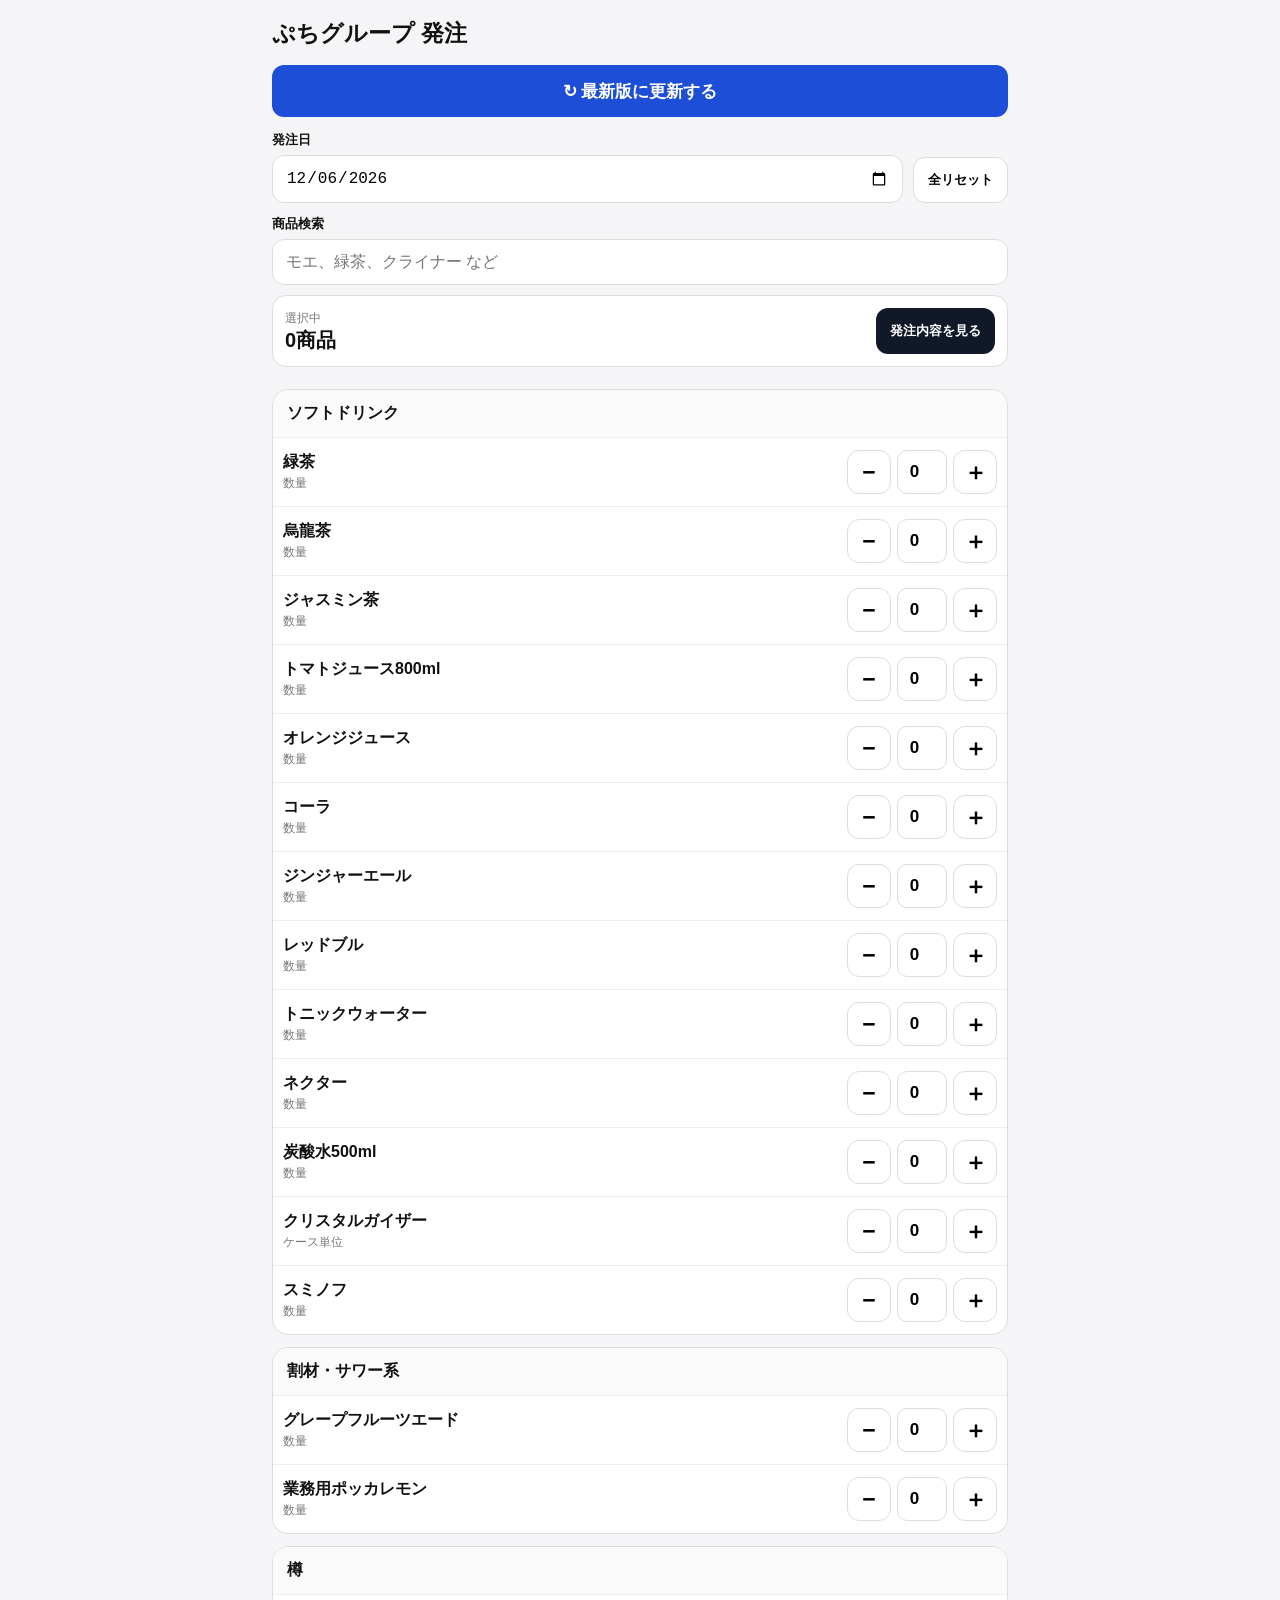
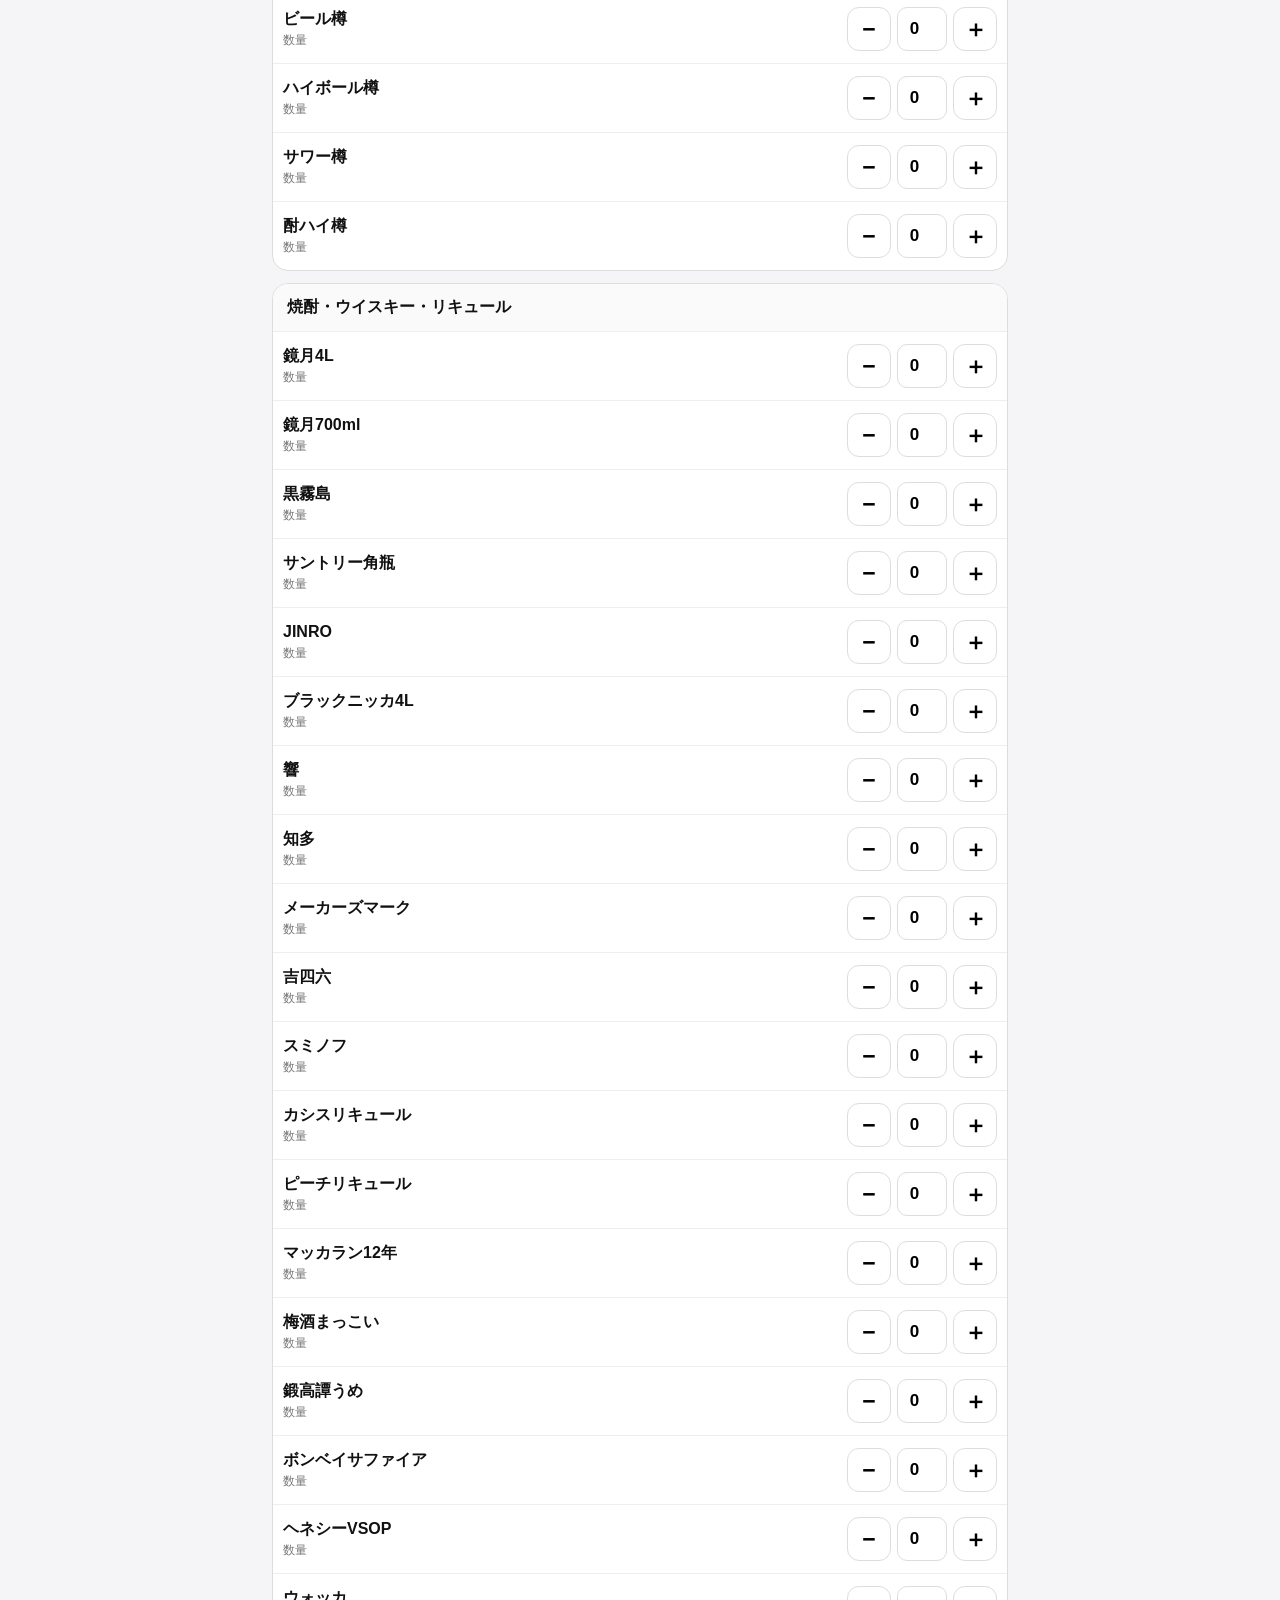
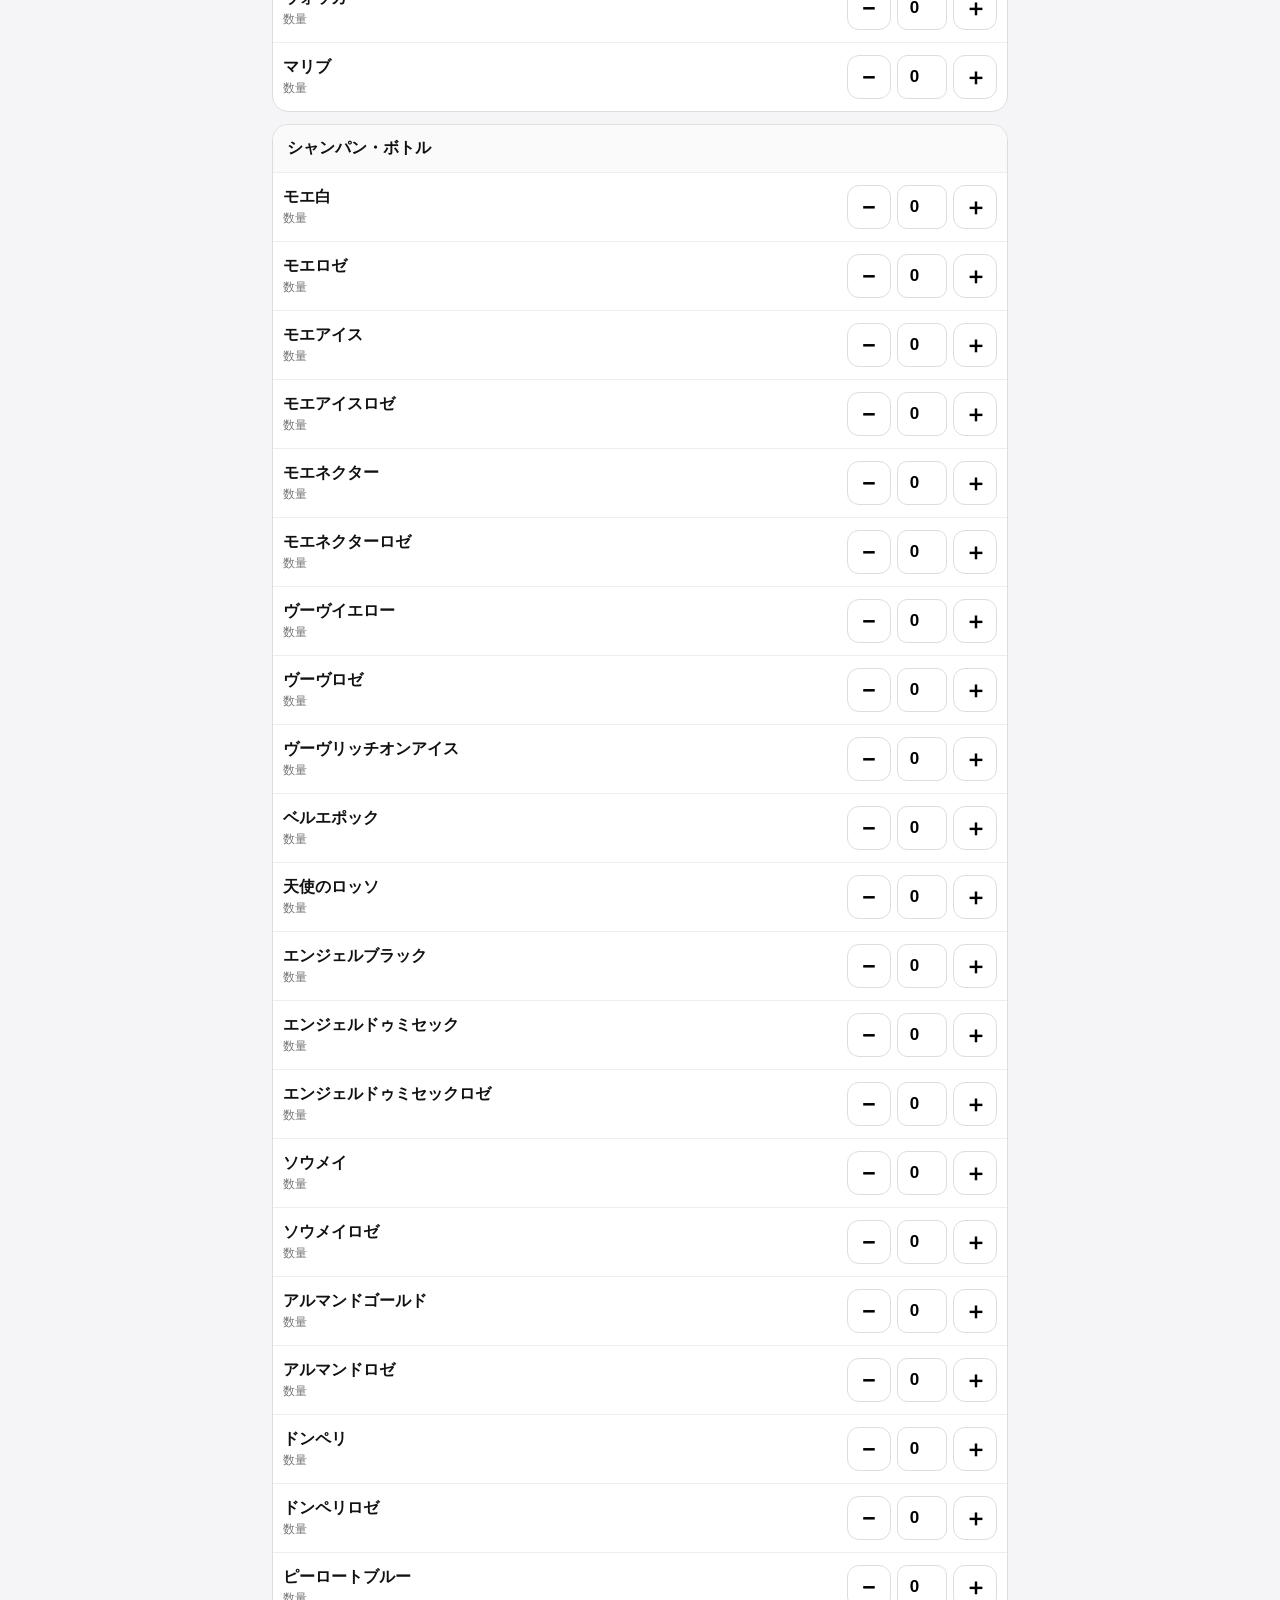
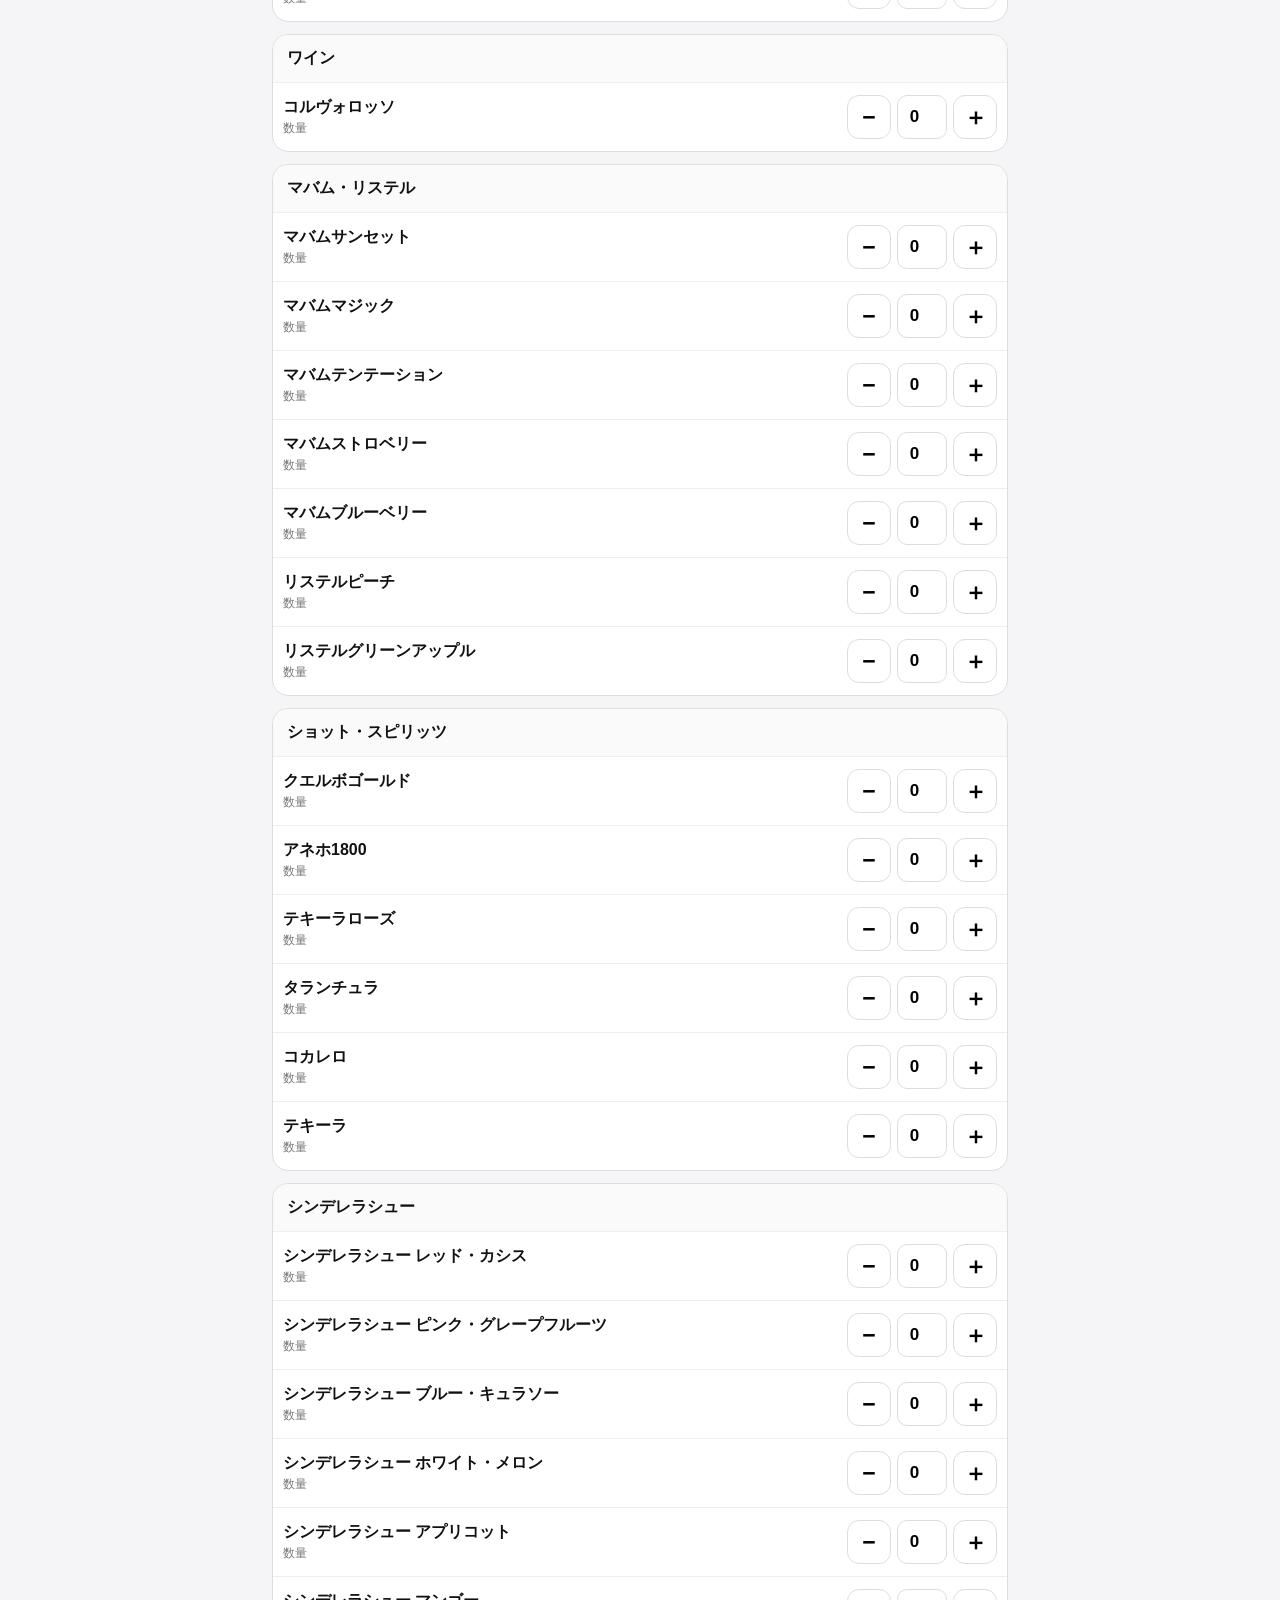
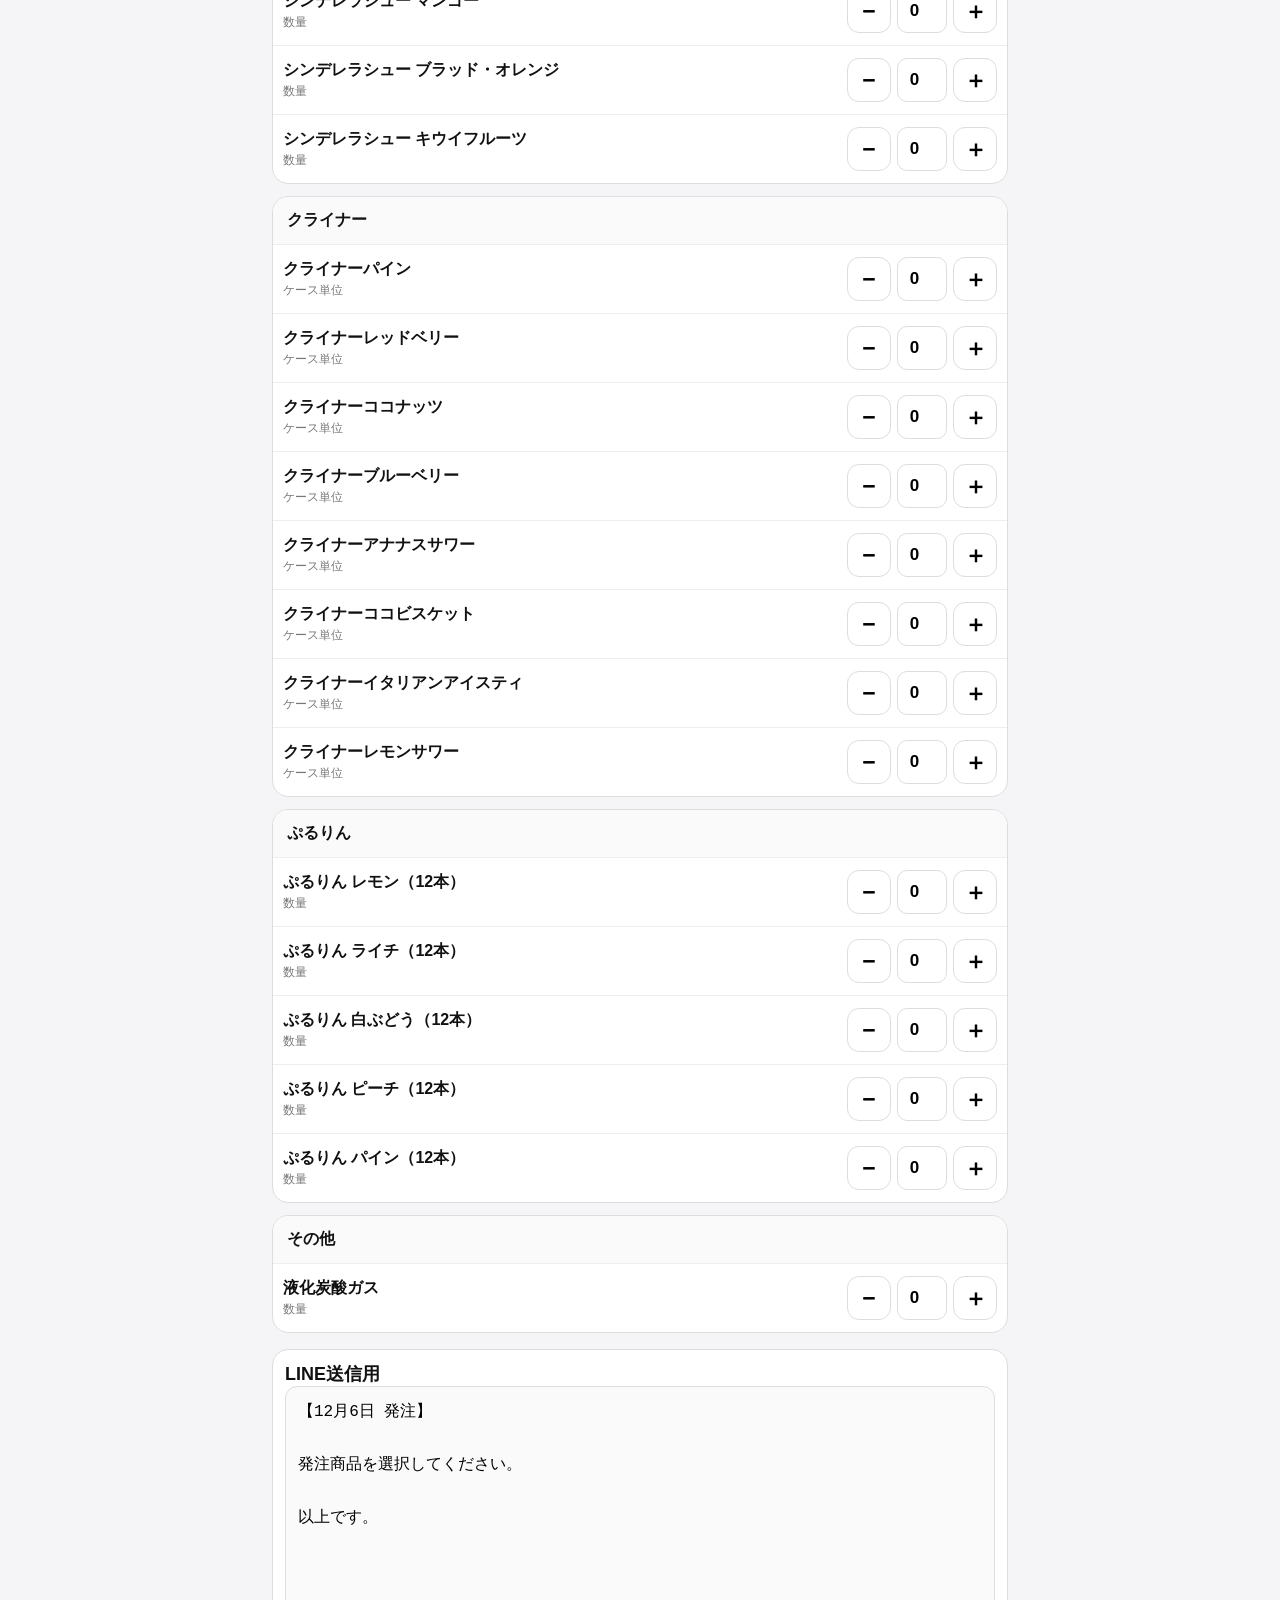
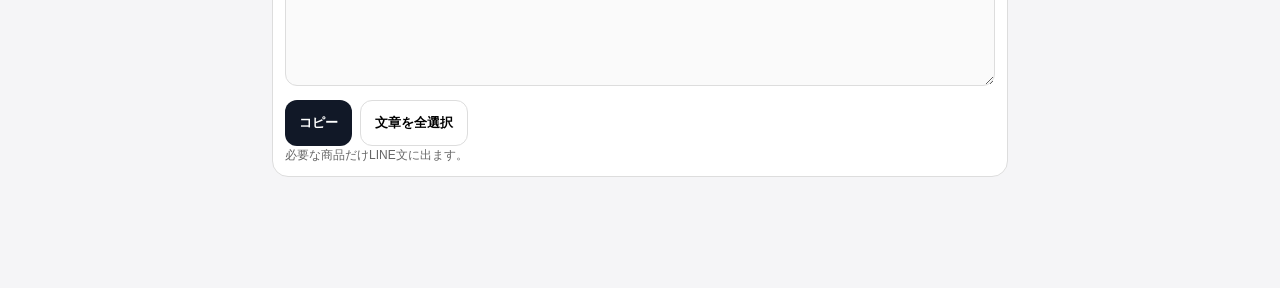
==== commit 6576fbc1: "Add peach liqueur and Macallan 12 year to ordering tool" ====
--- a/order/index.html
+++ b/order/index.html
@@ -1,5 +1,5 @@
 <!doctype html>
 <html lang="ja"><head><meta charset="utf-8"><meta name="viewport" content="width=device-width,initial-scale=1,viewport-fit=cover"><meta name="theme-color" content="#111827"><meta name="apple-mobile-web-app-capable" content="yes"><meta name="apple-mobile-web-app-title" content="発注"><title>ぷちグループ 発注ツール</title><style>*{box-sizing:border-box}body{margin:0;background:#f5f5f7;color:#111;font-family:-apple-system,BlinkMacSystemFont,"Hiragino Sans","Yu Gothic",sans-serif}.wrap{max-width:760px;margin:auto;padding:14px 12px 110px}h1{font-size:23px;margin:4px 0 16px}label{font-weight:700;font-size:13px;display:block;margin-bottom:6px}input[type=date],input[type=search]{width:100%;font-size:16px;padding:13px;border:1px solid #ddd;border-radius:12px;background:#fff}.top{display:grid;grid-template-columns:1fr auto;gap:10px;align-items:end}button{touch-action:manipulation}.reset,.sub{min-height:46px;padding:0 14px;border:1px solid #ddd;background:#fff;border-radius:12px;font-weight:700}.search{margin-top:12px}.sticky{position:sticky;top:0;z-index:5;background:rgba(245,245,247,.96);padding:10px 0}.sum{display:flex;justify-content:space-between;align-items:center;background:#fff;border:1px solid #ddd;border-radius:14px;padding:12px}.sum b{font-size:20px}.primary{min-height:46px;border:0;border-radius:12px;background:#111827;color:#fff;padding:0 14px;font-weight:800}.cat{background:#fff;border:1px solid #ddd;border-radius:16px;overflow:hidden;margin:12px 0}.chead{font-weight:800;padding:13px 14px;background:#fafafa}.row{display:grid;grid-template-columns:minmax(0,1fr) auto;gap:10px;align-items:center;padding:12px 10px;border-top:1px solid #eee}.name{font-weight:700;line-height:1.3;word-break:break-word}.unit{font-size:12px;color:#777;margin-top:3px}.controls{display:flex;align-items:center;gap:6px}.step{width:44px;height:44px;border:1px solid #ddd;border-radius:12px;background:#fff;font-size:23px;font-weight:800}.step.plus.on{background:#111827;color:#fff}.qty{width:50px;height:44px;text-align:center;font-size:17px;font-weight:800;border:1px solid #ddd;border-radius:10px;background:#fff;padding:0 2px}.out{background:#fff;border:1px solid #ddd;border-radius:16px;padding:12px;margin-top:16px}textarea{width:100%;min-height:300px;font-size:16px;line-height:1.65;padding:12px;border:1px solid #ddd;border-radius:12px;background:#fafafa}.actions{display:flex;gap:8px;margin-top:10px;flex-wrap:wrap}.note{font-size:12px;color:#666;line-height:1.5}@media(max-width:390px){.wrap{padding-left:8px;padding-right:8px}.row{padding-left:8px;padding-right:8px}.step{width:42px;height:42px}.qty{width:44px}}</style></head><body><div class="wrap"><h1>ぷちグループ 発注</h1><button id="refresh" type="button" style="display:block;width:100%;min-height:52px;margin:0 0 14px;background:#1d4ed8;color:white;border:0;border-radius:12px;font-size:17px;font-weight:800">↻ 最新版に更新する</button><div class="top"><div><label for="date">発注日</label><input id="date" type="date"></div><button class="reset" id="reset" type="button">全リセット</button></div><div class="search"><label for="search">商品検索</label><input id="search" type="search" placeholder="モエ、緑茶、クライナー など"></div><div class="sticky"><div class="sum"><div><span style="font-size:12px;color:#777">選択中</span><br><b><span id="count">0</span>商品</b></div><button class="primary" id="jump" type="button">発注内容を見る</button></div></div><div id="productList"></div><div class="out" id="outbox"><b style="font-size:18px">LINE送信用</b><textarea id="out" readonly></textarea><div class="actions"><button class="primary" id="copy" type="button">コピー</button><button class="sub" id="select" type="button">文章を全選択</button></div><div class="note" id="msg">必要な商品だけLINE文に出ます。</div></div></div><script>
-const DATA=[["ソフトドリンク",[["緑茶","本"],["烏龍茶","本"],["ジャスミン茶","本"],["トマトジュース800ml","本"],["オレンジジュース","本"],["コーラ","本"],["ジンジャーエール","本"],["レッドブル","本"],["トニックウォーター","本"],["ネクター","本"],["炭酸水500ml","本"],["クリスタルガイザー","ケース"],["スミノフ","本"]]],["割材・サワー系",[["グレープフルーツエード","本"],["業務用ポッカレモン","本"]]],["樽",[["ビール樽","本"],["ハイボール樽","本"],["サワー樽","本"],["酎ハイ樽","本"]]],["焼酎・ウイスキー・リキュール",[["鏡月4L","本"],["鏡月700ml","本"],["黒霧島","本"],["サントリー角瓶","本"],["JINRO","本"],["ブラックニッカ4L","本"],["響","本"],["知多","本"],["メーカーズマーク","本"],["吉四六","本"],["スミノフ","本"],["カシスリキュール","本"],["梅酒まっこい","本"],["鍛高譚うめ","本"],["ボンベイサファイア","本"],["ヘネシーVSOP","本"],["ウォッカ","本"],["マリブ","本"]]],["シャンパン・ボトル",[["モエ白","本"],["モエロゼ","本"],["モエアイス","本"],["モエアイスロゼ","本"],["モエネクター","本"],["モエネクターロゼ","本"],["ヴーヴイエロー","本"],["ヴーヴロゼ","本"],["ヴーヴリッチオンアイス","本"],["ベルエポック","本"],["天使のロッソ","本"],["エンジェルブラック","本"],["エンジェルドゥミセック","本"],["エンジェルドゥミセックロゼ","本"],["ソウメイ","本"],["ソウメイロゼ","本"],["アルマンドゴールド","本"],["アルマンドロゼ","本"],["ドンペリ","本"],["ドンペリロゼ","本"],["ピーロートブルー","本"]]],["ワイン",[["コルヴォロッソ","本"]]],["マバム・リステル",[["マバムサンセット","本"],["マバムマジック","本"],["マバムテンテーション","本"],["マバムストロベリー","本"],["マバムブルーベリー","本"],["リステルピーチ","本"],["リステルグリーンアップル","本"]]],["ショット・スピリッツ",[["クエルボゴールド","本"],["アネホ1800","本"],["テキーラローズ","本"],["タランチュラ","本"],["コカレロ","本"],["テキーラ","本"]]],["シンデレラシュー",[["シンデレラシュー レッド・カシス","本"],["シンデレラシュー ピンク・グレープフルーツ","本"],["シンデレラシュー ブルー・キュラソー","本"],["シンデレラシュー ホワイト・メロン","本"],["シンデレラシュー アプリコット","本"],["シンデレラシュー マンゴー","本"],["シンデレラシュー ブラッド・オレンジ","本"],["シンデレラシュー キウイフルーツ","本"]]],["クライナー",[["クライナーパイン","ケース"],["クライナーレッドベリー","ケース"],["クライナーココナッツ","ケース"],["クライナーブルーベリー","ケース"],["クライナーアナナスサワー","ケース"],["クライナーココビスケット","ケース"],["クライナーイタリアンアイスティ","ケース"],["クライナーレモンサワー","ケース"]]],["ぷるりん",[["ぷるりん レモン（12本）","本"],["ぷるりん ライチ（12本）","本"],["ぷるりん 白ぶどう（12本）","本"],["ぷるりん ピーチ（12本）","本"],["ぷるりん パイン（12本）","本"]]],["その他",[["液化炭酸ガス","本"]]]];
+const DATA=[["ソフトドリンク",[["緑茶","本"],["烏龍茶","本"],["ジャスミン茶","本"],["トマトジュース800ml","本"],["オレンジジュース","本"],["コーラ","本"],["ジンジャーエール","本"],["レッドブル","本"],["トニックウォーター","本"],["ネクター","本"],["炭酸水500ml","本"],["クリスタルガイザー","ケース"],["スミノフ","本"]]],["割材・サワー系",[["グレープフルーツエード","本"],["業務用ポッカレモン","本"]]],["樽",[["ビール樽","本"],["ハイボール樽","本"],["サワー樽","本"],["酎ハイ樽","本"]]],["焼酎・ウイスキー・リキュール",[["鏡月4L","本"],["鏡月700ml","本"],["黒霧島","本"],["サントリー角瓶","本"],["JINRO","本"],["ブラックニッカ4L","本"],["響","本"],["知多","本"],["メーカーズマーク","本"],["吉四六","本"],["スミノフ","本"],["カシスリキュール","本"],["ピーチリキュール","本"],["マッカラン12年","本"],["梅酒まっこい","本"],["鍛高譚うめ","本"],["ボンベイサファイア","本"],["ヘネシーVSOP","本"],["ウォッカ","本"],["マリブ","本"]]],["シャンパン・ボトル",[["モエ白","本"],["モエロゼ","本"],["モエアイス","本"],["モエアイスロゼ","本"],["モエネクター","本"],["モエネクターロゼ","本"],["ヴーヴイエロー","本"],["ヴーヴロゼ","本"],["ヴーヴリッチオンアイス","本"],["ベルエポック","本"],["天使のロッソ","本"],["エンジェルブラック","本"],["エンジェルドゥミセック","本"],["エンジェルドゥミセックロゼ","本"],["ソウメイ","本"],["ソウメイロゼ","本"],["アルマンドゴールド","本"],["アルマンドロゼ","本"],["ドンペリ","本"],["ドンペリロゼ","本"],["ピーロートブルー","本"]]],["ワイン",[["コルヴォロッソ","本"]]],["マバム・リステル",[["マバムサンセット","本"],["マバムマジック","本"],["マバムテンテーション","本"],["マバムストロベリー","本"],["マバムブルーベリー","本"],["リステルピーチ","本"],["リステルグリーンアップル","本"]]],["ショット・スピリッツ",[["クエルボゴールド","本"],["アネホ1800","本"],["テキーラローズ","本"],["タランチュラ","本"],["コカレロ","本"],["テキーラ","本"]]],["シンデレラシュー",[["シンデレラシュー レッド・カシス","本"],["シンデレラシュー ピンク・グレープフルーツ","本"],["シンデレラシュー ブルー・キュラソー","本"],["シンデレラシュー ホワイト・メロン","本"],["シンデレラシュー アプリコット","本"],["シンデレラシュー マンゴー","本"],["シンデレラシュー ブラッド・オレンジ","本"],["シンデレラシュー キウイフルーツ","本"]]],["クライナー",[["クライナーパイン","ケース"],["クライナーレッドベリー","ケース"],["クライナーココナッツ","ケース"],["クライナーブルーベリー","ケース"],["クライナーアナナスサワー","ケース"],["クライナーココビスケット","ケース"],["クライナーイタリアンアイスティ","ケース"],["クライナーレモンサワー","ケース"]]],["ぷるりん",[["ぷるりん レモン（12本）","本"],["ぷるりん ライチ（12本）","本"],["ぷるりん 白ぶどう（12本）","本"],["ぷるりん ピーチ（12本）","本"],["ぷるりん パイン（12本）","本"]]],["その他",[["液化炭酸ガス","本"]]]];
 const state=new Map(),list=document.getElementById('productList'),search=document.getElementById('search'),date=document.getElementById('date'),count=document.getElementById('count'),out=document.getElementById('out'),msg=document.getElementById('msg');const k=(c,n)=>c+'||'+n,get=(c,n)=>state.get(k(c,n))||0;function esc(s){return String(s).replace(/[&<>"']/g,m=>({'&':'&amp;','<':'&lt;','>':'&gt;','"':'&quot',"'":'&#39;'}[m]))}function today(){const d=new Date();return d.getFullYear()+'-'+String(d.getMonth()+1).padStart(2,'0')+'-'+String(d.getDate()).padStart(2,'0')}date.value=today();function render(){const q=search.value.trim().toLowerCase();list.innerHTML='';let selected=0;DATA.forEach(([cat,items])=>{const f=items.filter(([n])=>!q||n.toLowerCase().includes(q)||cat.toLowerCase().includes(q));if(!f.length)return;const sec=document.createElement('section');sec.className='cat';sec.innerHTML='<div class="chead">'+esc(cat)+'</div>';f.forEach(([name,unit])=>{const v=get(cat,name);if(v>0)selected++;const row=document.createElement('div');row.className='row';row.dataset.cat=cat;row.dataset.name=name;row.dataset.unit=unit;row.innerHTML='<div><div class="name">'+esc(name)+'</div><div class="unit">'+(unit==='ケース'?'ケース単位':'数量')+'</div></div><div class="controls"><button class="step minus" type="button">−</button><input class="qty" type="number" inputmode="numeric" min="0" max="99" value="'+v+'"><button class="step plus'+(v>0?' on':'')+'" type="button">＋</button></div>';sec.appendChild(row)});list.appendChild(sec)});count.textContent=selected}function setQty(cat,name,v){v=Math.max(0,Math.min(99,Number(v)||0));v===0?state.delete(k(cat,name)):state.set(k(cat,name),v);render();makeOut()}function fmt(v){if(!v)return'日付未指定';const p=v.split('-');return Number(p[1])+'月'+Number(p[2])+'日'}function makeOut(){const lines=['【'+fmt(date.value)+' 発注】',''];let any=false;DATA.forEach(([cat,items])=>{const chosen=items.filter(([name])=>get(cat,name)>0);if(!chosen.length)return;any=true;lines.push('■'+cat);chosen.forEach(([name,unit])=>lines.push(name+' ×'+get(cat,name)+(unit==='ケース'?'ケース':'')));lines.push('')});if(!any)lines.push('発注商品を選択してください。','');lines.push('以上です。');out.value=lines.join('\n')}list.addEventListener('click',e=>{const btn=e.target.closest('button');if(!btn)return;const row=btn.closest('.row');if(!row)return;const cat=row.dataset.cat,name=row.dataset.name,current=get(cat,name);if(btn.classList.contains('plus'))setQty(cat,name,current+1);if(btn.classList.contains('minus'))setQty(cat,name,current-1)});list.addEventListener('change',e=>{if(!e.target.classList.contains('qty'))return;const row=e.target.closest('.row');setQty(row.dataset.cat,row.dataset.name,e.target.value)});search.addEventListener('input',render);date.addEventListener('change',makeOut);document.getElementById('refresh').addEventListener('click',()=>{if(state.size>0&&!confirm('入力中の発注数量が消えます。最新版に更新しますか？'))return;const url=new URL(location.href);url.searchParams.set('v',Date.now().toString());location.replace(url.toString())});document.getElementById('reset').addEventListener('click',()=>{state.clear();search.value='';render();makeOut()});document.getElementById('jump').addEventListener('click',()=>document.getElementById('outbox').scrollIntoView({behavior:'smooth',block:'start'}));document.getElementById('select').addEventListener('click',()=>{out.focus();out.select();out.setSelectionRange(0,out.value.length)});document.getElementById('copy').addEventListener('click',async()=>{try{await navigator.clipboard.writeText(out.value);msg.textContent='コピーしました。LINEに貼り付けてください。'}catch(e){out.focus();out.select();out.setSelectionRange(0,out.value.length);msg.textContent='文章を選択しました。スマホの「コピー」を押してください。'}});render();makeOut();
 </script></body></html>
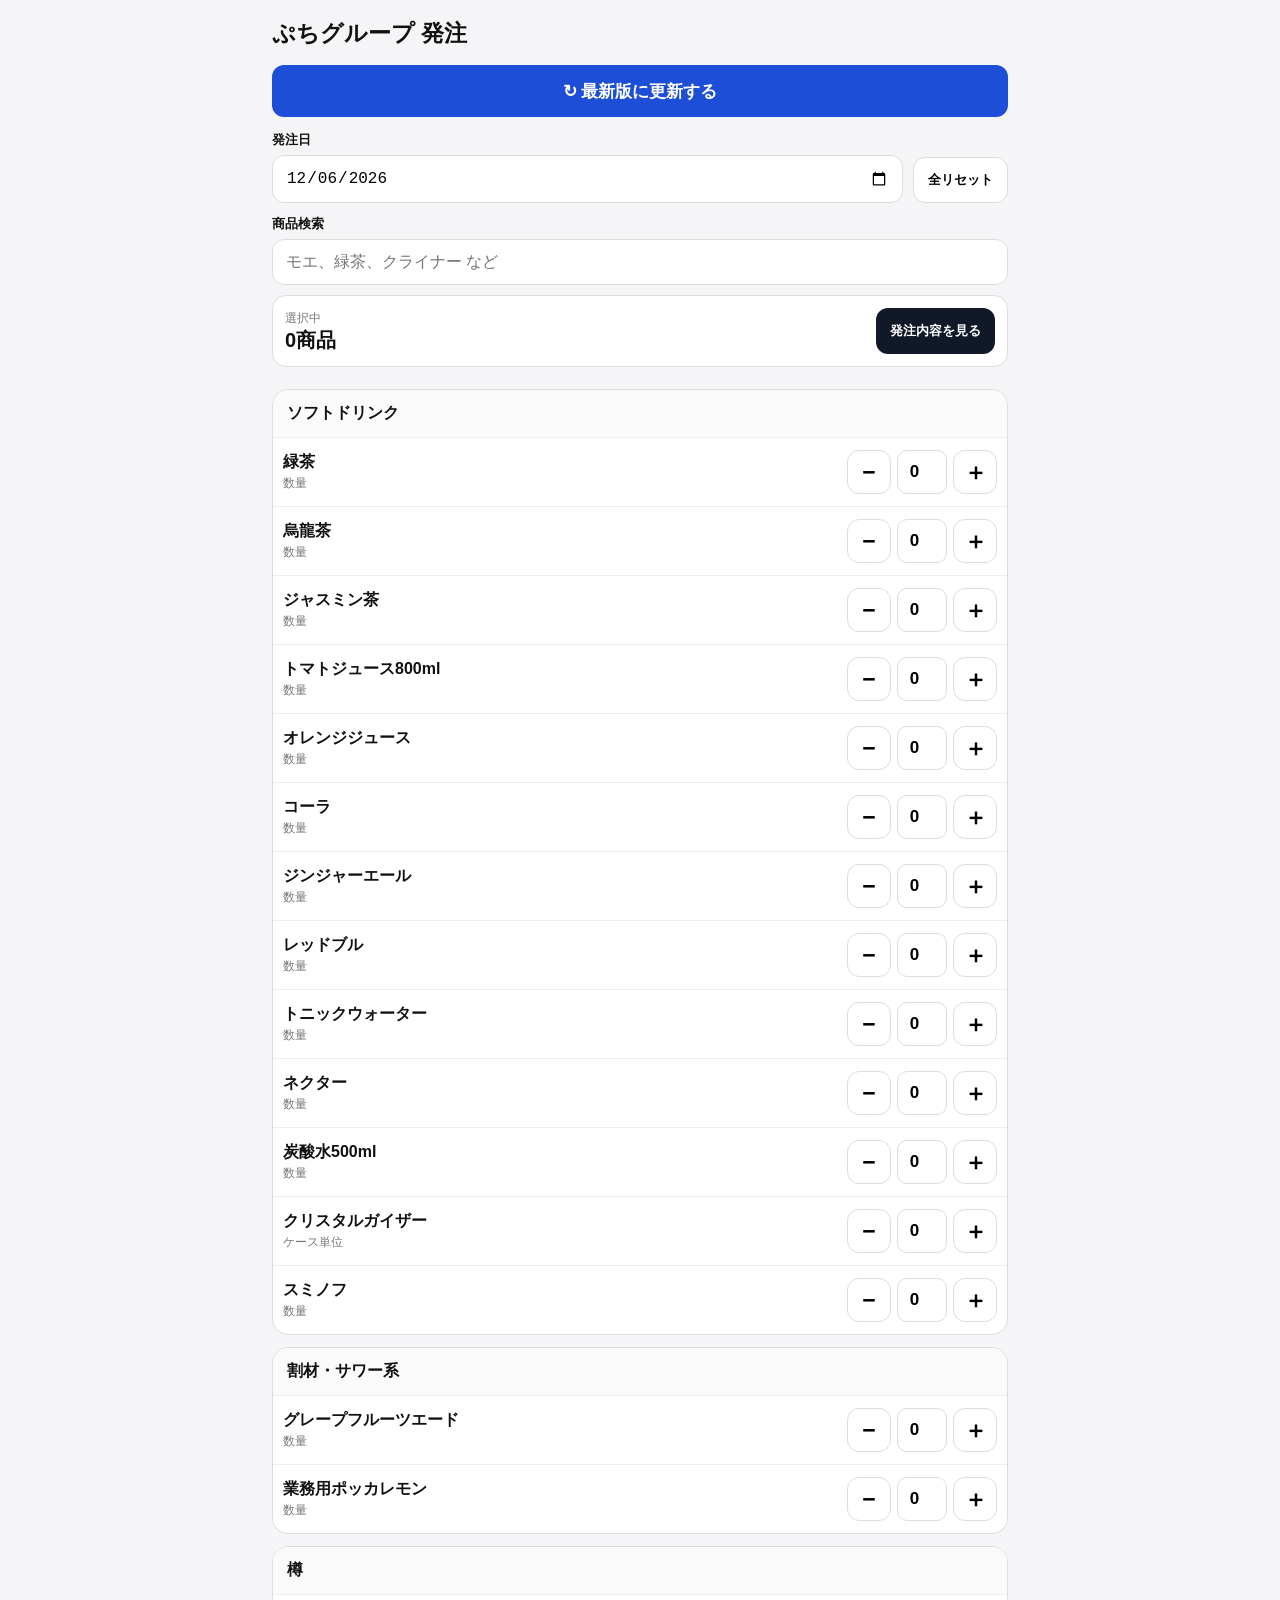
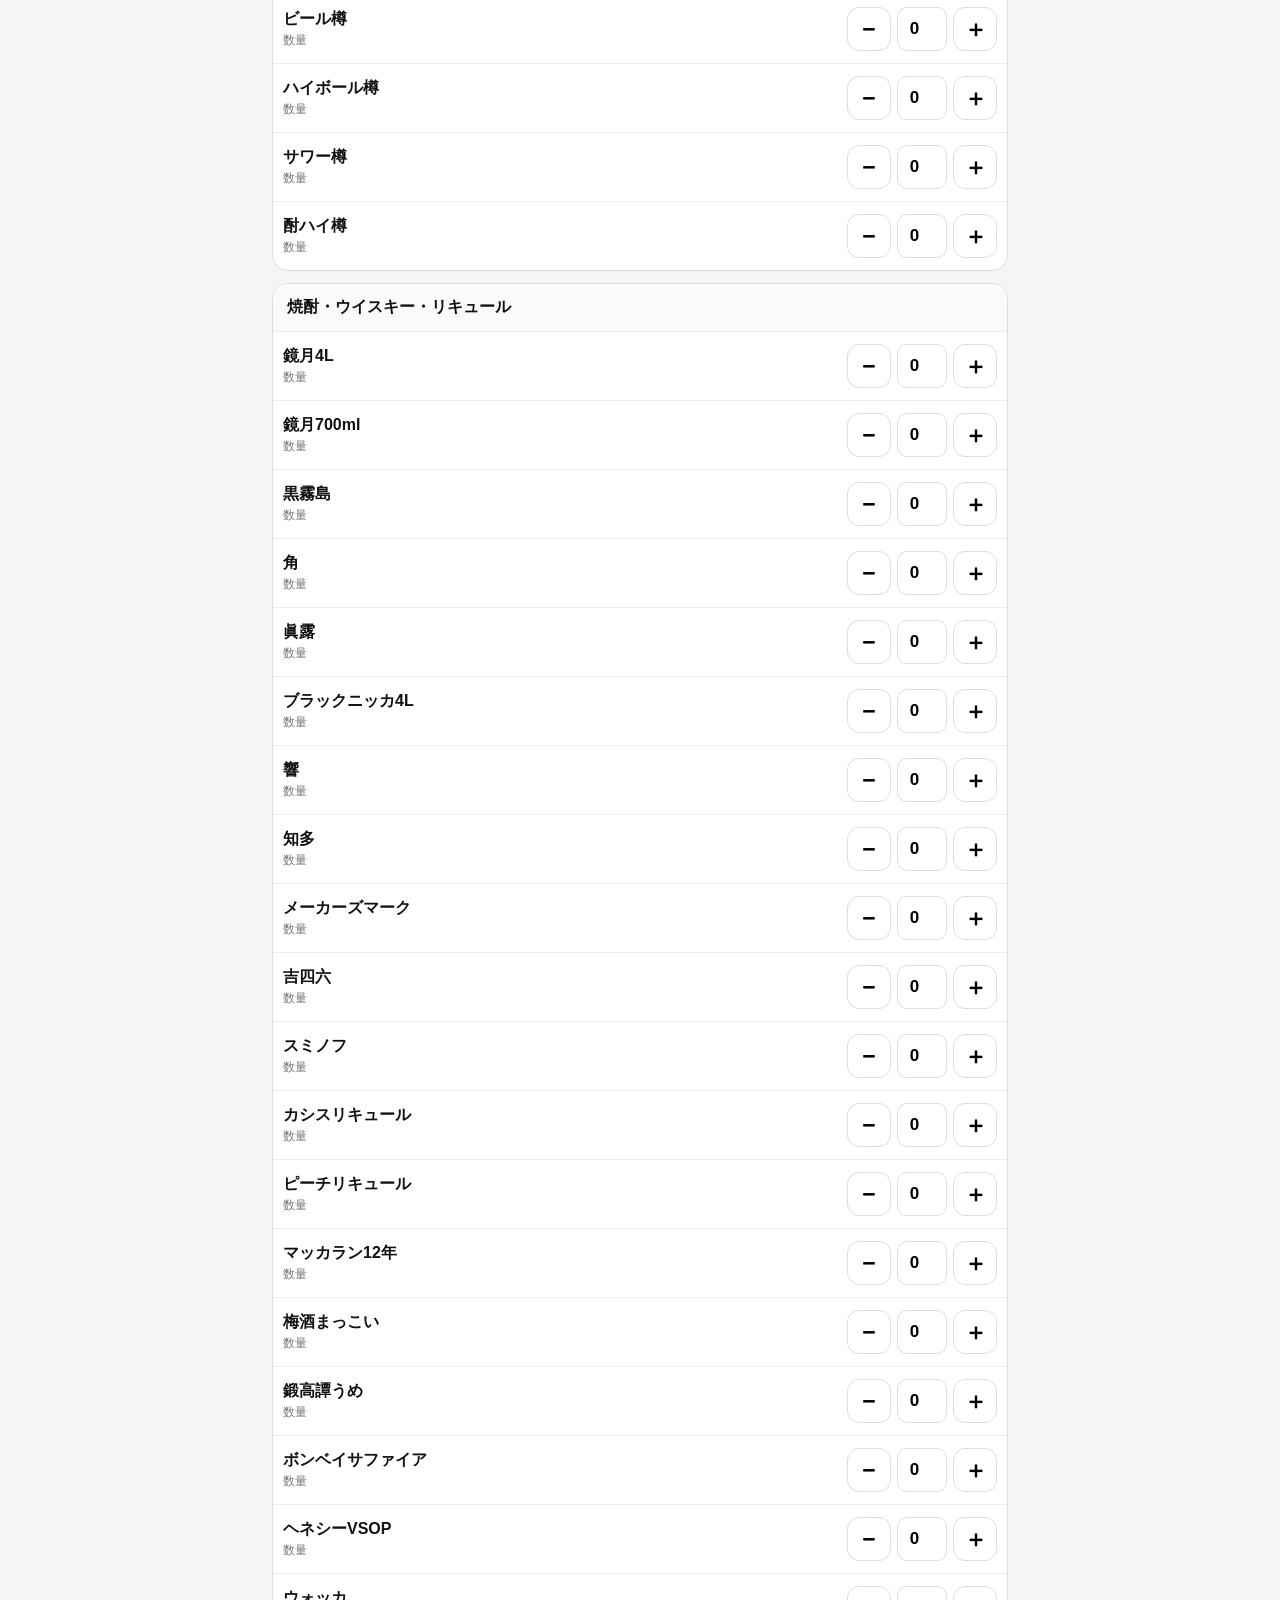
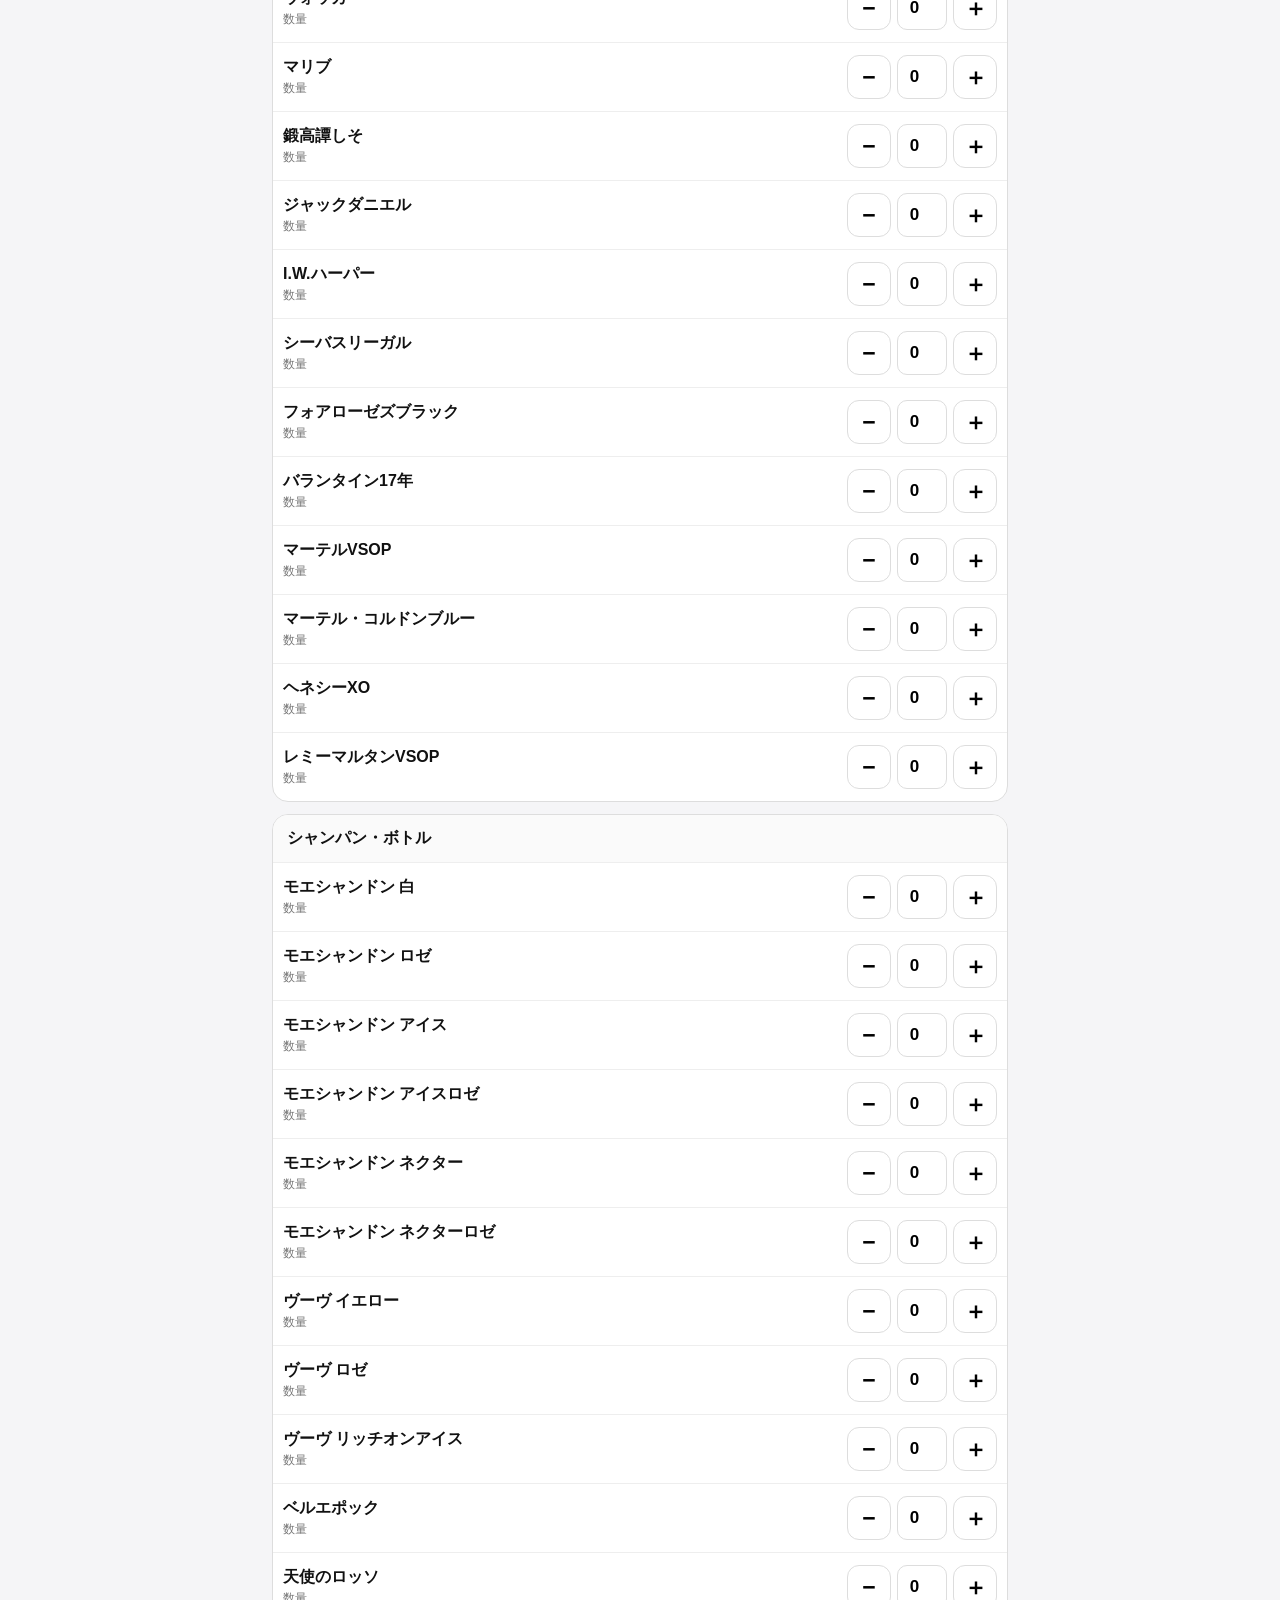
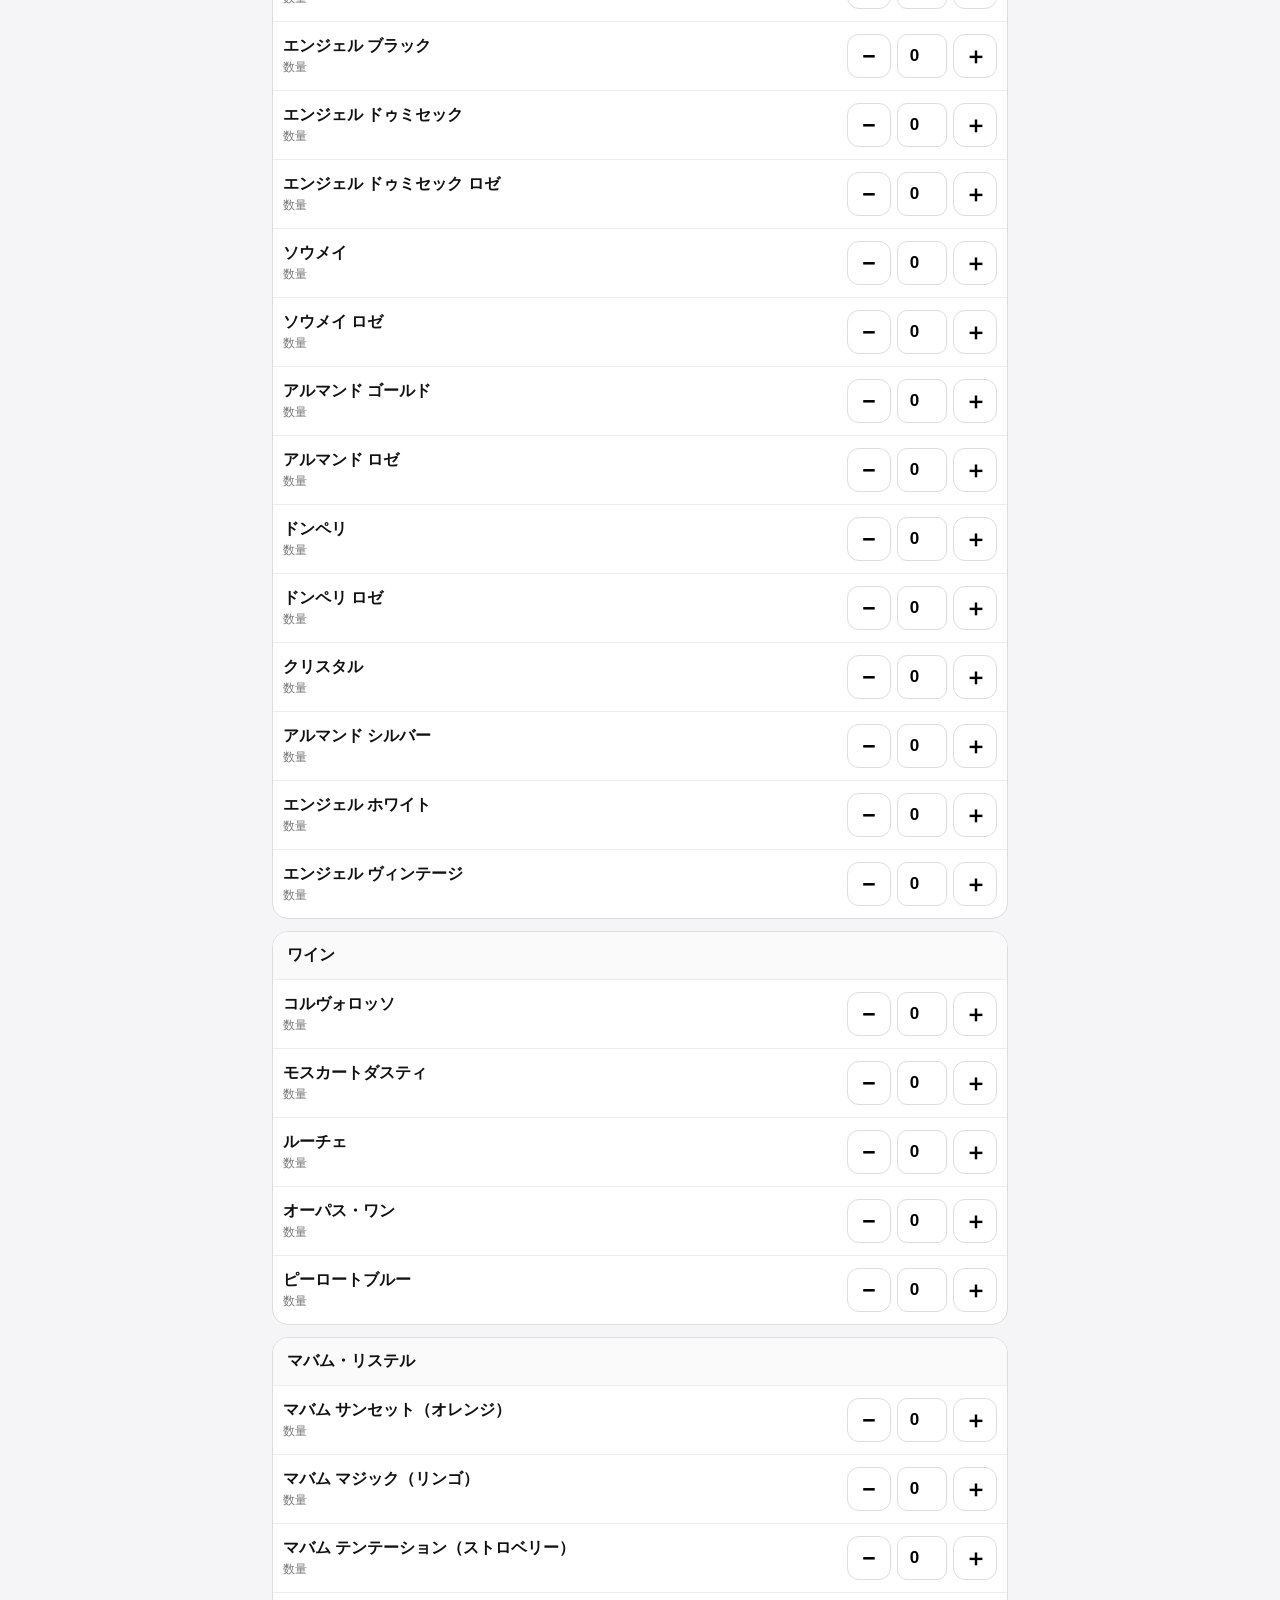
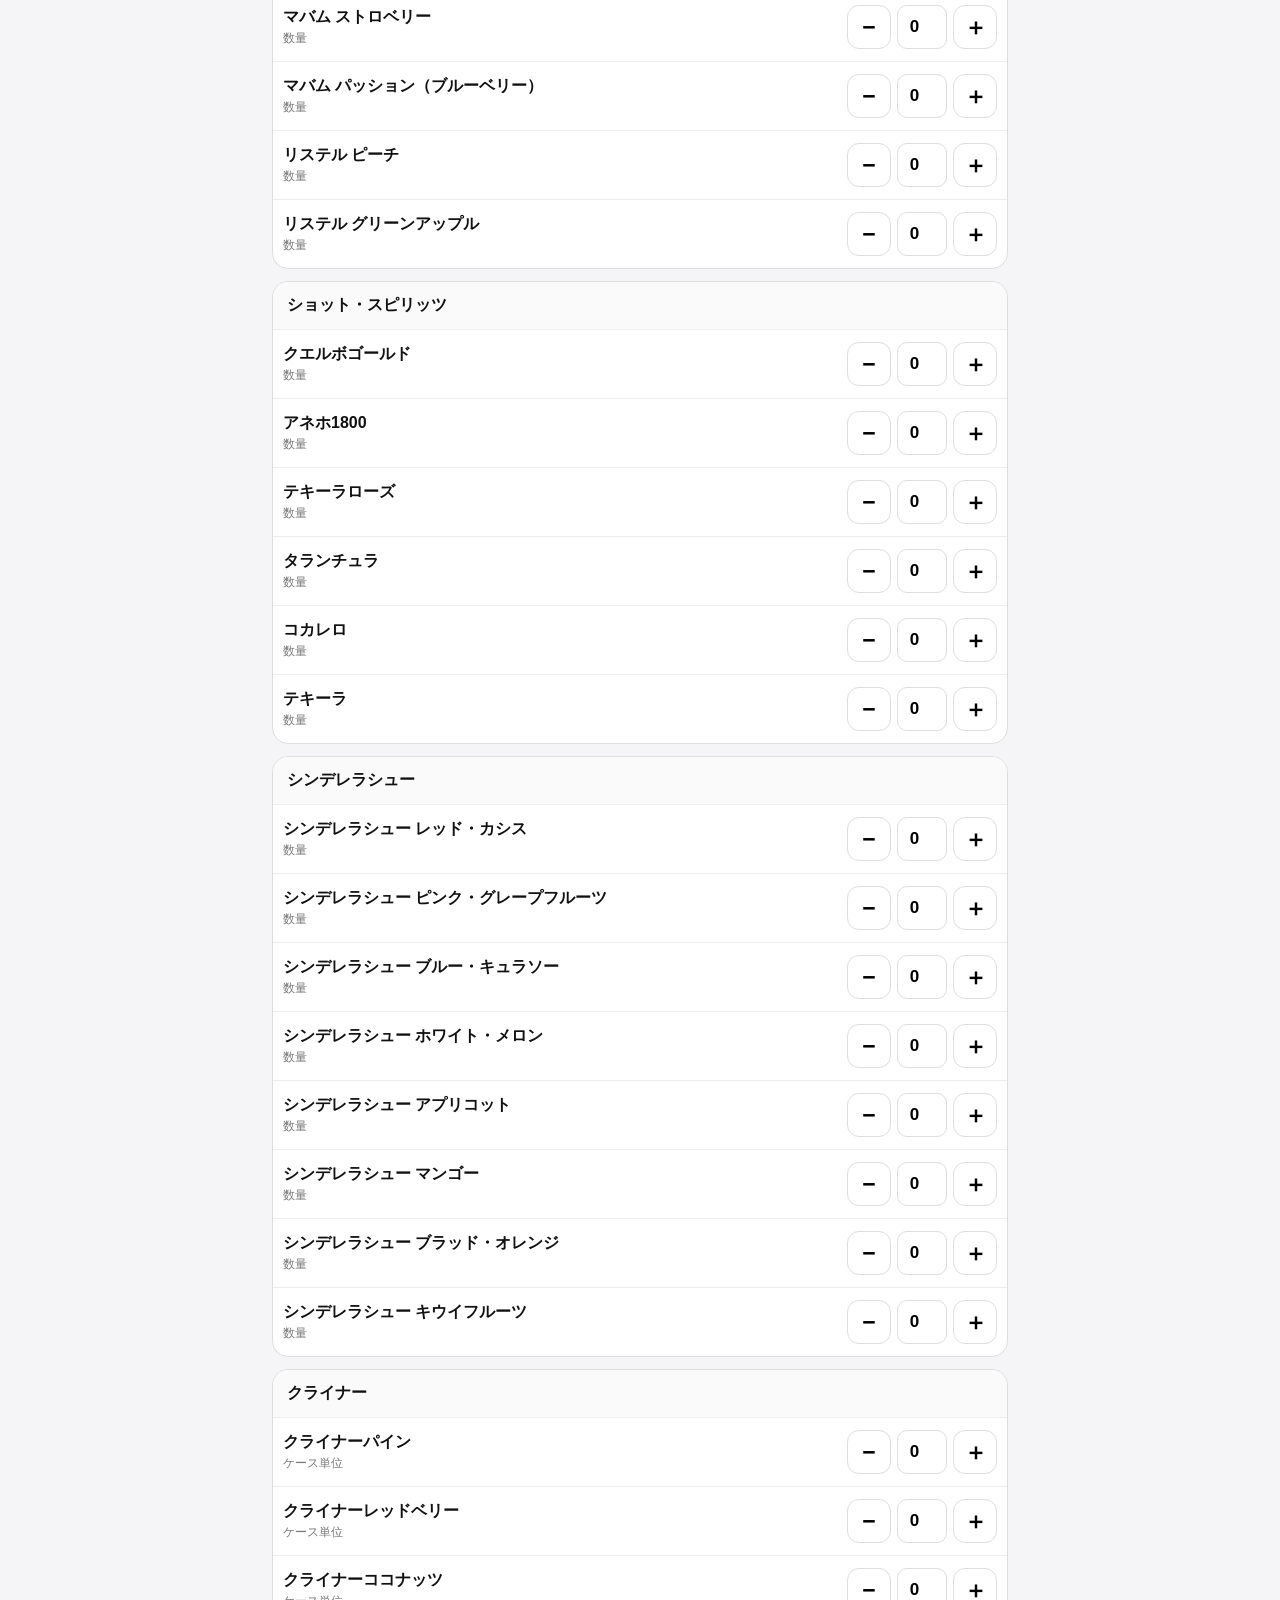
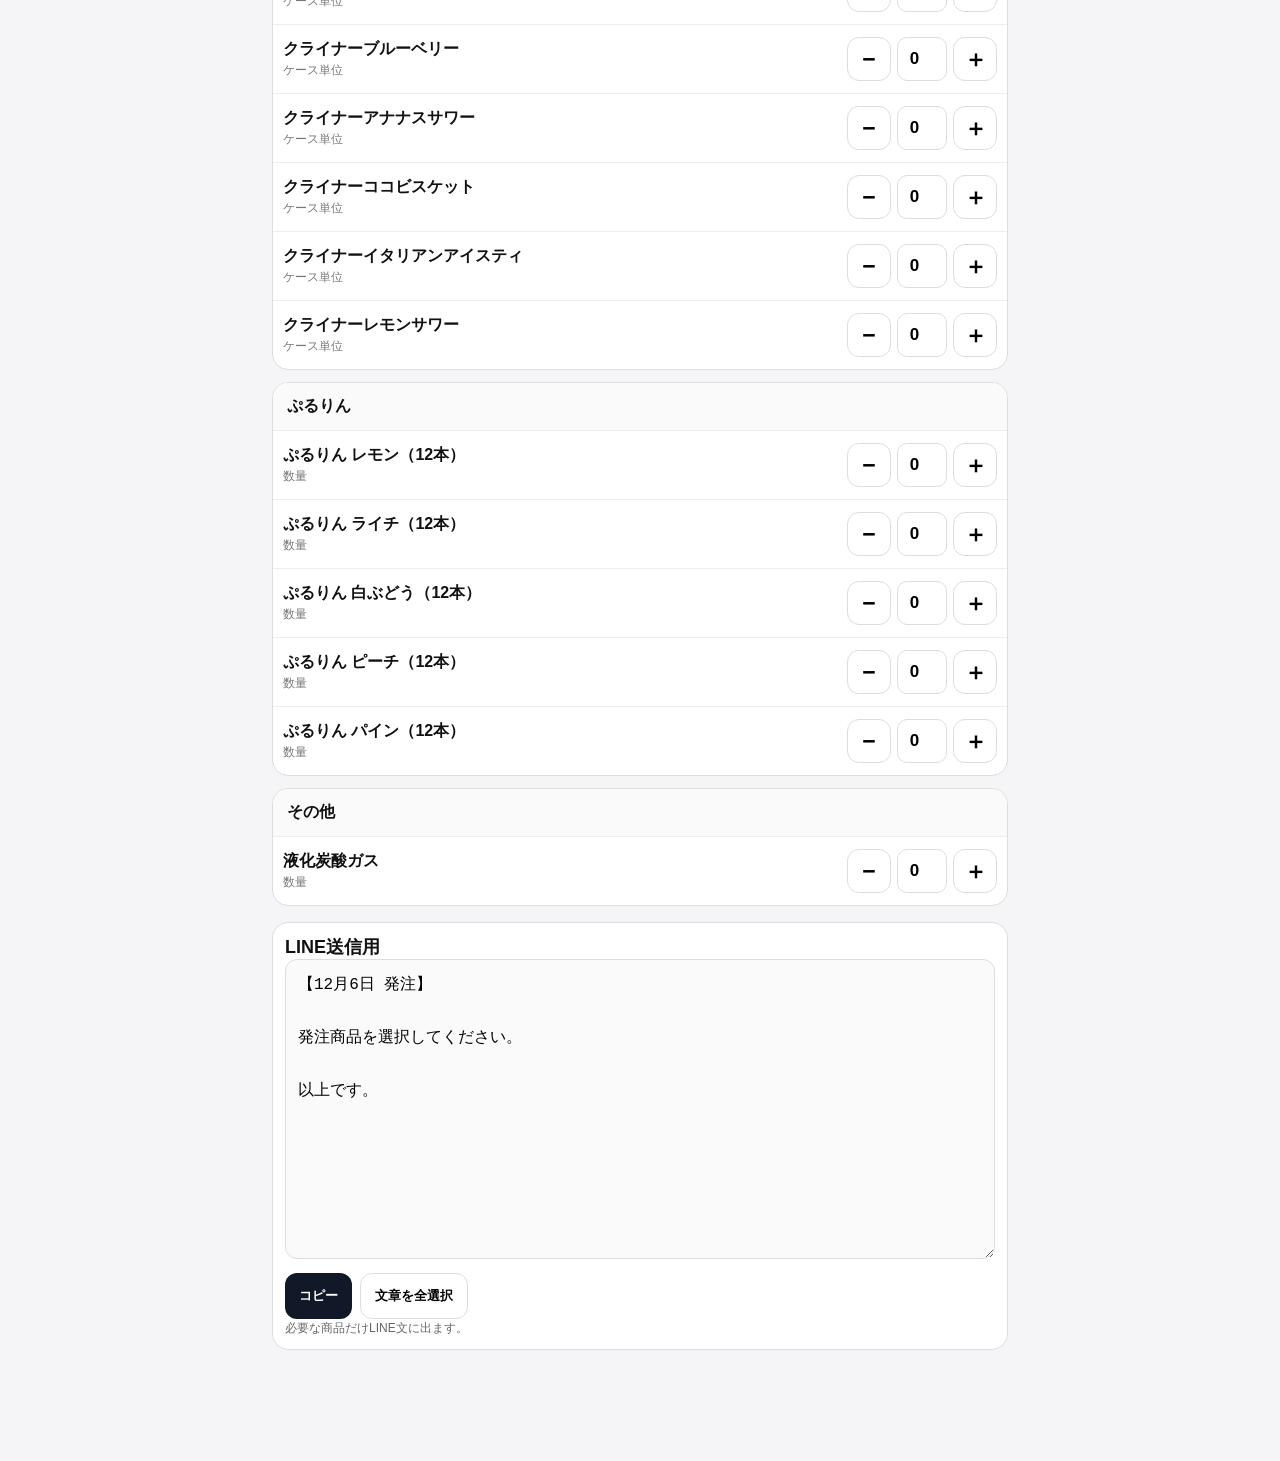
==== commit 023ae308: "Align product labels with printed menu and add missing bottles" ====
--- a/order/index.html
+++ b/order/index.html
@@ -1,5 +1,5 @@
 <!doctype html>
 <html lang="ja"><head><meta charset="utf-8"><meta name="viewport" content="width=device-width,initial-scale=1,viewport-fit=cover"><meta name="theme-color" content="#111827"><meta name="apple-mobile-web-app-capable" content="yes"><meta name="apple-mobile-web-app-title" content="発注"><title>ぷちグループ 発注ツール</title><style>*{box-sizing:border-box}body{margin:0;background:#f5f5f7;color:#111;font-family:-apple-system,BlinkMacSystemFont,"Hiragino Sans","Yu Gothic",sans-serif}.wrap{max-width:760px;margin:auto;padding:14px 12px 110px}h1{font-size:23px;margin:4px 0 16px}label{font-weight:700;font-size:13px;display:block;margin-bottom:6px}input[type=date],input[type=search]{width:100%;font-size:16px;padding:13px;border:1px solid #ddd;border-radius:12px;background:#fff}.top{display:grid;grid-template-columns:1fr auto;gap:10px;align-items:end}button{touch-action:manipulation}.reset,.sub{min-height:46px;padding:0 14px;border:1px solid #ddd;background:#fff;border-radius:12px;font-weight:700}.search{margin-top:12px}.sticky{position:sticky;top:0;z-index:5;background:rgba(245,245,247,.96);padding:10px 0}.sum{display:flex;justify-content:space-between;align-items:center;background:#fff;border:1px solid #ddd;border-radius:14px;padding:12px}.sum b{font-size:20px}.primary{min-height:46px;border:0;border-radius:12px;background:#111827;color:#fff;padding:0 14px;font-weight:800}.cat{background:#fff;border:1px solid #ddd;border-radius:16px;overflow:hidden;margin:12px 0}.chead{font-weight:800;padding:13px 14px;background:#fafafa}.row{display:grid;grid-template-columns:minmax(0,1fr) auto;gap:10px;align-items:center;padding:12px 10px;border-top:1px solid #eee}.name{font-weight:700;line-height:1.3;word-break:break-word}.unit{font-size:12px;color:#777;margin-top:3px}.controls{display:flex;align-items:center;gap:6px}.step{width:44px;height:44px;border:1px solid #ddd;border-radius:12px;background:#fff;font-size:23px;font-weight:800}.step.plus.on{background:#111827;color:#fff}.qty{width:50px;height:44px;text-align:center;font-size:17px;font-weight:800;border:1px solid #ddd;border-radius:10px;background:#fff;padding:0 2px}.out{background:#fff;border:1px solid #ddd;border-radius:16px;padding:12px;margin-top:16px}textarea{width:100%;min-height:300px;font-size:16px;line-height:1.65;padding:12px;border:1px solid #ddd;border-radius:12px;background:#fafafa}.actions{display:flex;gap:8px;margin-top:10px;flex-wrap:wrap}.note{font-size:12px;color:#666;line-height:1.5}@media(max-width:390px){.wrap{padding-left:8px;padding-right:8px}.row{padding-left:8px;padding-right:8px}.step{width:42px;height:42px}.qty{width:44px}}</style></head><body><div class="wrap"><h1>ぷちグループ 発注</h1><button id="refresh" type="button" style="display:block;width:100%;min-height:52px;margin:0 0 14px;background:#1d4ed8;color:white;border:0;border-radius:12px;font-size:17px;font-weight:800">↻ 最新版に更新する</button><div class="top"><div><label for="date">発注日</label><input id="date" type="date"></div><button class="reset" id="reset" type="button">全リセット</button></div><div class="search"><label for="search">商品検索</label><input id="search" type="search" placeholder="モエ、緑茶、クライナー など"></div><div class="sticky"><div class="sum"><div><span style="font-size:12px;color:#777">選択中</span><br><b><span id="count">0</span>商品</b></div><button class="primary" id="jump" type="button">発注内容を見る</button></div></div><div id="productList"></div><div class="out" id="outbox"><b style="font-size:18px">LINE送信用</b><textarea id="out" readonly></textarea><div class="actions"><button class="primary" id="copy" type="button">コピー</button><button class="sub" id="select" type="button">文章を全選択</button></div><div class="note" id="msg">必要な商品だけLINE文に出ます。</div></div></div><script>
-const DATA=[["ソフトドリンク",[["緑茶","本"],["烏龍茶","本"],["ジャスミン茶","本"],["トマトジュース800ml","本"],["オレンジジュース","本"],["コーラ","本"],["ジンジャーエール","本"],["レッドブル","本"],["トニックウォーター","本"],["ネクター","本"],["炭酸水500ml","本"],["クリスタルガイザー","ケース"],["スミノフ","本"]]],["割材・サワー系",[["グレープフルーツエード","本"],["業務用ポッカレモン","本"]]],["樽",[["ビール樽","本"],["ハイボール樽","本"],["サワー樽","本"],["酎ハイ樽","本"]]],["焼酎・ウイスキー・リキュール",[["鏡月4L","本"],["鏡月700ml","本"],["黒霧島","本"],["サントリー角瓶","本"],["JINRO","本"],["ブラックニッカ4L","本"],["響","本"],["知多","本"],["メーカーズマーク","本"],["吉四六","本"],["スミノフ","本"],["カシスリキュール","本"],["ピーチリキュール","本"],["マッカラン12年","本"],["梅酒まっこい","本"],["鍛高譚うめ","本"],["ボンベイサファイア","本"],["ヘネシーVSOP","本"],["ウォッカ","本"],["マリブ","本"]]],["シャンパン・ボトル",[["モエ白","本"],["モエロゼ","本"],["モエアイス","本"],["モエアイスロゼ","本"],["モエネクター","本"],["モエネクターロゼ","本"],["ヴーヴイエロー","本"],["ヴーヴロゼ","本"],["ヴーヴリッチオンアイス","本"],["ベルエポック","本"],["天使のロッソ","本"],["エンジェルブラック","本"],["エンジェルドゥミセック","本"],["エンジェルドゥミセックロゼ","本"],["ソウメイ","本"],["ソウメイロゼ","本"],["アルマンドゴールド","本"],["アルマンドロゼ","本"],["ドンペリ","本"],["ドンペリロゼ","本"],["ピーロートブルー","本"]]],["ワイン",[["コルヴォロッソ","本"]]],["マバム・リステル",[["マバムサンセット","本"],["マバムマジック","本"],["マバムテンテーション","本"],["マバムストロベリー","本"],["マバムブルーベリー","本"],["リステルピーチ","本"],["リステルグリーンアップル","本"]]],["ショット・スピリッツ",[["クエルボゴールド","本"],["アネホ1800","本"],["テキーラローズ","本"],["タランチュラ","本"],["コカレロ","本"],["テキーラ","本"]]],["シンデレラシュー",[["シンデレラシュー レッド・カシス","本"],["シンデレラシュー ピンク・グレープフルーツ","本"],["シンデレラシュー ブルー・キュラソー","本"],["シンデレラシュー ホワイト・メロン","本"],["シンデレラシュー アプリコット","本"],["シンデレラシュー マンゴー","本"],["シンデレラシュー ブラッド・オレンジ","本"],["シンデレラシュー キウイフルーツ","本"]]],["クライナー",[["クライナーパイン","ケース"],["クライナーレッドベリー","ケース"],["クライナーココナッツ","ケース"],["クライナーブルーベリー","ケース"],["クライナーアナナスサワー","ケース"],["クライナーココビスケット","ケース"],["クライナーイタリアンアイスティ","ケース"],["クライナーレモンサワー","ケース"]]],["ぷるりん",[["ぷるりん レモン（12本）","本"],["ぷるりん ライチ（12本）","本"],["ぷるりん 白ぶどう（12本）","本"],["ぷるりん ピーチ（12本）","本"],["ぷるりん パイン（12本）","本"]]],["その他",[["液化炭酸ガス","本"]]]];
+const DATA=[["ソフトドリンク",[["緑茶","本"],["烏龍茶","本"],["ジャスミン茶","本"],["トマトジュース800ml","本"],["オレンジジュース","本"],["コーラ","本"],["ジンジャーエール","本"],["レッドブル","本"],["トニックウォーター","本"],["ネクター","本"],["炭酸水500ml","本"],["クリスタルガイザー","ケース"],["スミノフ","本"]]],["割材・サワー系",[["グレープフルーツエード","本"],["業務用ポッカレモン","本"]]],["樽",[["ビール樽","本"],["ハイボール樽","本"],["サワー樽","本"],["酎ハイ樽","本"]]],["焼酎・ウイスキー・リキュール",[["鏡月4L","本"],["鏡月700ml","本"],["黒霧島","本"],["角","本"],["眞露","本"],["ブラックニッカ4L","本"],["響","本"],["知多","本"],["メーカーズマーク","本"],["吉四六","本"],["スミノフ","本"],["カシスリキュール","本"],["ピーチリキュール","本"],["マッカラン12年","本"],["梅酒まっこい","本"],["鍛高譚うめ","本"],["ボンベイサファイア","本"],["ヘネシーVSOP","本"],["ウォッカ","本"],["マリブ","本"],["鍛高譚しそ","本"],["ジャックダニエル","本"],["I.W.ハーパー","本"],["シーバスリーガル","本"],["フォアローゼズブラック","本"],["バランタイン17年","本"],["マーテルVSOP","本"],["マーテル・コルドンブルー","本"],["ヘネシーXO","本"],["レミーマルタンVSOP","本"]]],["シャンパン・ボトル",[["モエシャンドン 白","本"],["モエシャンドン ロゼ","本"],["モエシャンドン アイス","本"],["モエシャンドン アイスロゼ","本"],["モエシャンドン ネクター","本"],["モエシャンドン ネクターロゼ","本"],["ヴーヴ イエロー","本"],["ヴーヴ ロゼ","本"],["ヴーヴ リッチオンアイス","本"],["ベルエポック","本"],["天使のロッソ","本"],["エンジェル ブラック","本"],["エンジェル ドゥミセック","本"],["エンジェル ドゥミセック ロゼ","本"],["ソウメイ","本"],["ソウメイ ロゼ","本"],["アルマンド ゴールド","本"],["アルマンド ロゼ","本"],["ドンペリ","本"],["ドンペリ ロゼ","本"],["クリスタル","本"],["アルマンド シルバー","本"],["エンジェル ホワイト","本"],["エンジェル ヴィンテージ","本"]]],["ワイン",[["コルヴォロッソ","本"],["モスカートダスティ","本"],["ルーチェ","本"],["オーパス・ワン","本"],["ピーロートブルー","本"]]],["マバム・リステル",[["マバム サンセット（オレンジ）","本"],["マバム マジック（リンゴ）","本"],["マバム テンテーション（ストロベリー）","本"],["マバム ストロベリー","本"],["マバム パッション（ブルーベリー）","本"],["リステル ピーチ","本"],["リステル グリーンアップル","本"]]],["ショット・スピリッツ",[["クエルボゴールド","本"],["アネホ1800","本"],["テキーラローズ","本"],["タランチュラ","本"],["コカレロ","本"],["テキーラ","本"]]],["シンデレラシュー",[["シンデレラシュー レッド・カシス","本"],["シンデレラシュー ピンク・グレープフルーツ","本"],["シンデレラシュー ブルー・キュラソー","本"],["シンデレラシュー ホワイト・メロン","本"],["シンデレラシュー アプリコット","本"],["シンデレラシュー マンゴー","本"],["シンデレラシュー ブラッド・オレンジ","本"],["シンデレラシュー キウイフルーツ","本"]]],["クライナー",[["クライナーパイン","ケース"],["クライナーレッドベリー","ケース"],["クライナーココナッツ","ケース"],["クライナーブルーベリー","ケース"],["クライナーアナナスサワー","ケース"],["クライナーココビスケット","ケース"],["クライナーイタリアンアイスティ","ケース"],["クライナーレモンサワー","ケース"]]],["ぷるりん",[["ぷるりん レモン（12本）","本"],["ぷるりん ライチ（12本）","本"],["ぷるりん 白ぶどう（12本）","本"],["ぷるりん ピーチ（12本）","本"],["ぷるりん パイン（12本）","本"]]],["その他",[["液化炭酸ガス","本"]]]];
 const state=new Map(),list=document.getElementById('productList'),search=document.getElementById('search'),date=document.getElementById('date'),count=document.getElementById('count'),out=document.getElementById('out'),msg=document.getElementById('msg');const k=(c,n)=>c+'||'+n,get=(c,n)=>state.get(k(c,n))||0;function esc(s){return String(s).replace(/[&<>"']/g,m=>({'&':'&amp;','<':'&lt;','>':'&gt;','"':'&quot',"'":'&#39;'}[m]))}function today(){const d=new Date();return d.getFullYear()+'-'+String(d.getMonth()+1).padStart(2,'0')+'-'+String(d.getDate()).padStart(2,'0')}date.value=today();function render(){const q=search.value.trim().toLowerCase();list.innerHTML='';let selected=0;DATA.forEach(([cat,items])=>{const f=items.filter(([n])=>!q||n.toLowerCase().includes(q)||cat.toLowerCase().includes(q));if(!f.length)return;const sec=document.createElement('section');sec.className='cat';sec.innerHTML='<div class="chead">'+esc(cat)+'</div>';f.forEach(([name,unit])=>{const v=get(cat,name);if(v>0)selected++;const row=document.createElement('div');row.className='row';row.dataset.cat=cat;row.dataset.name=name;row.dataset.unit=unit;row.innerHTML='<div><div class="name">'+esc(name)+'</div><div class="unit">'+(unit==='ケース'?'ケース単位':'数量')+'</div></div><div class="controls"><button class="step minus" type="button">−</button><input class="qty" type="number" inputmode="numeric" min="0" max="99" value="'+v+'"><button class="step plus'+(v>0?' on':'')+'" type="button">＋</button></div>';sec.appendChild(row)});list.appendChild(sec)});count.textContent=selected}function setQty(cat,name,v){v=Math.max(0,Math.min(99,Number(v)||0));v===0?state.delete(k(cat,name)):state.set(k(cat,name),v);render();makeOut()}function fmt(v){if(!v)return'日付未指定';const p=v.split('-');return Number(p[1])+'月'+Number(p[2])+'日'}function makeOut(){const lines=['【'+fmt(date.value)+' 発注】',''];let any=false;DATA.forEach(([cat,items])=>{const chosen=items.filter(([name])=>get(cat,name)>0);if(!chosen.length)return;any=true;lines.push('■'+cat);chosen.forEach(([name,unit])=>lines.push(name+' ×'+get(cat,name)+(unit==='ケース'?'ケース':'')));lines.push('')});if(!any)lines.push('発注商品を選択してください。','');lines.push('以上です。');out.value=lines.join('\n')}list.addEventListener('click',e=>{const btn=e.target.closest('button');if(!btn)return;const row=btn.closest('.row');if(!row)return;const cat=row.dataset.cat,name=row.dataset.name,current=get(cat,name);if(btn.classList.contains('plus'))setQty(cat,name,current+1);if(btn.classList.contains('minus'))setQty(cat,name,current-1)});list.addEventListener('change',e=>{if(!e.target.classList.contains('qty'))return;const row=e.target.closest('.row');setQty(row.dataset.cat,row.dataset.name,e.target.value)});search.addEventListener('input',render);date.addEventListener('change',makeOut);document.getElementById('refresh').addEventListener('click',()=>{if(state.size>0&&!confirm('入力中の発注数量が消えます。最新版に更新しますか？'))return;const url=new URL(location.href);url.searchParams.set('v',Date.now().toString());location.replace(url.toString())});document.getElementById('reset').addEventListener('click',()=>{state.clear();search.value='';render();makeOut()});document.getElementById('jump').addEventListener('click',()=>document.getElementById('outbox').scrollIntoView({behavior:'smooth',block:'start'}));document.getElementById('select').addEventListener('click',()=>{out.focus();out.select();out.setSelectionRange(0,out.value.length)});document.getElementById('copy').addEventListener('click',async()=>{try{await navigator.clipboard.writeText(out.value);msg.textContent='コピーしました。LINEに貼り付けてください。'}catch(e){out.focus();out.select();out.setSelectionRange(0,out.value.length);msg.textContent='文章を選択しました。スマホの「コピー」を押してください。'}});render();makeOut();
 </script></body></html>
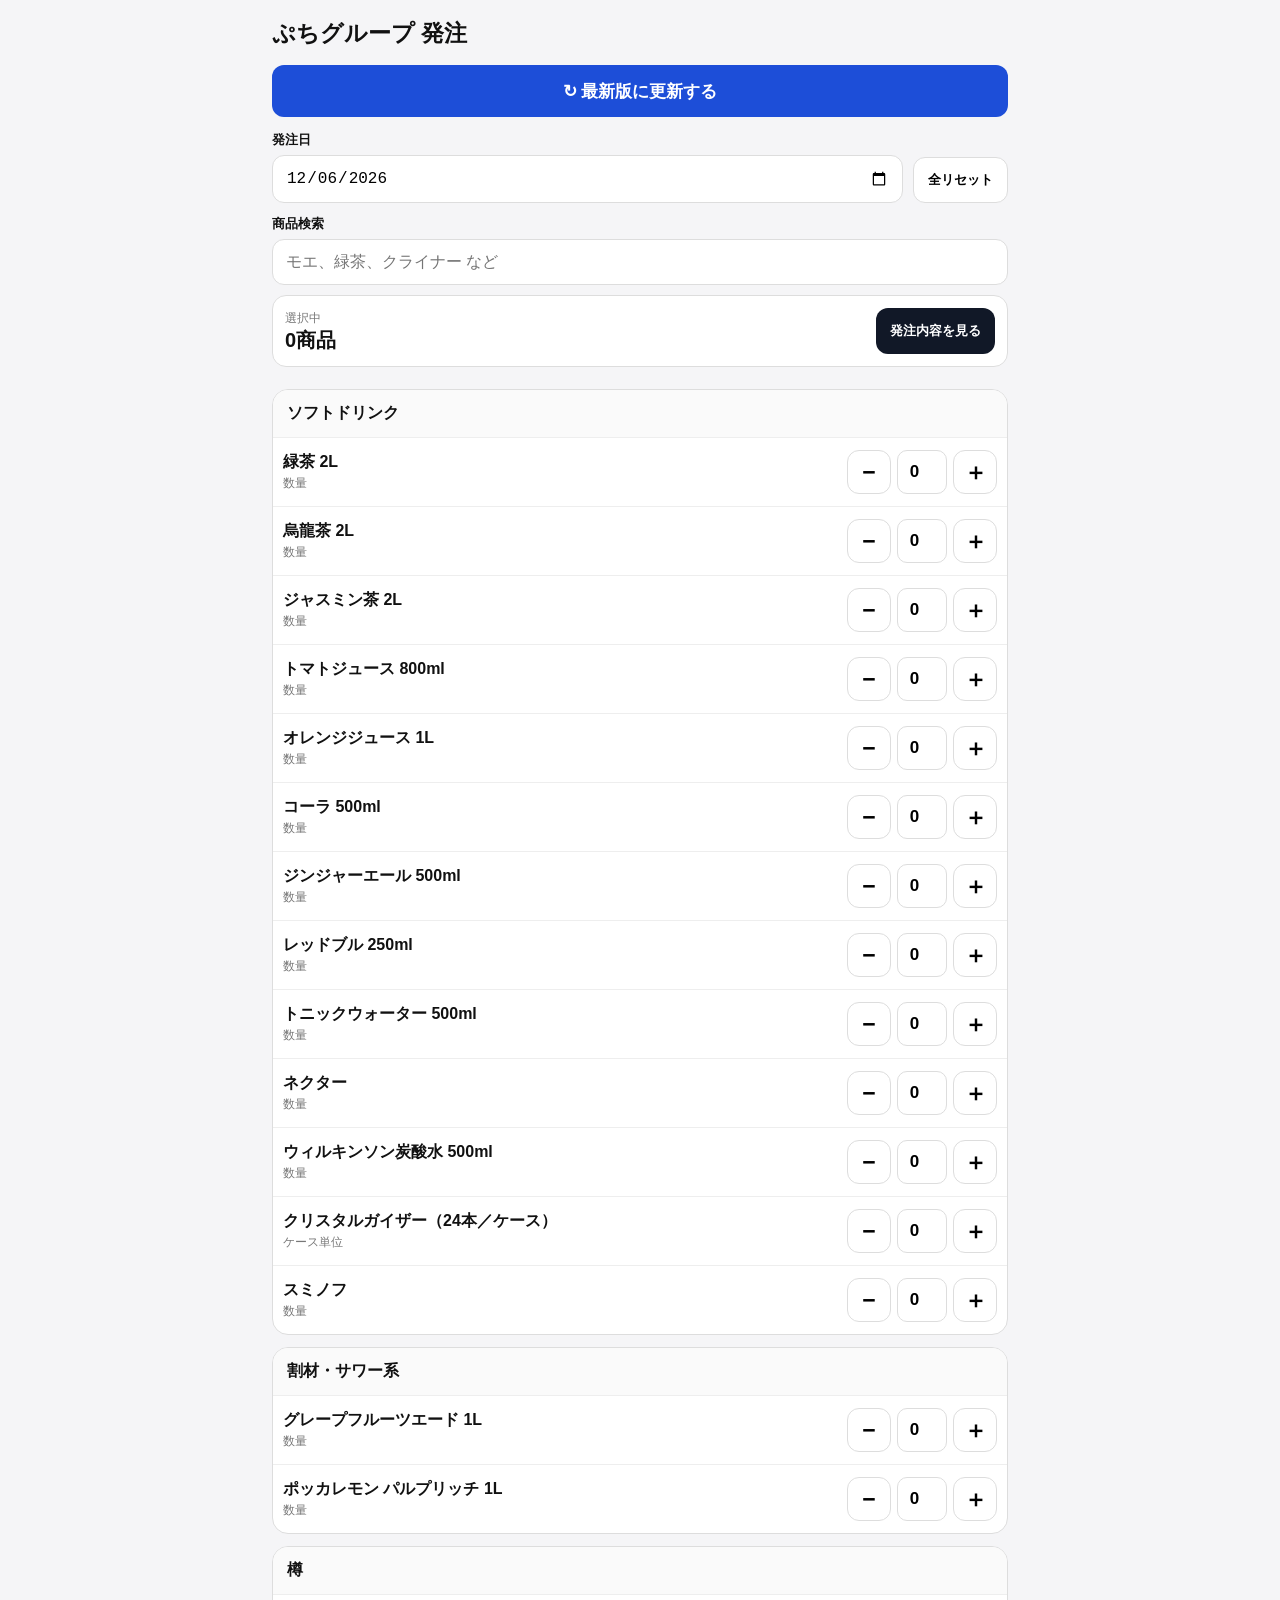
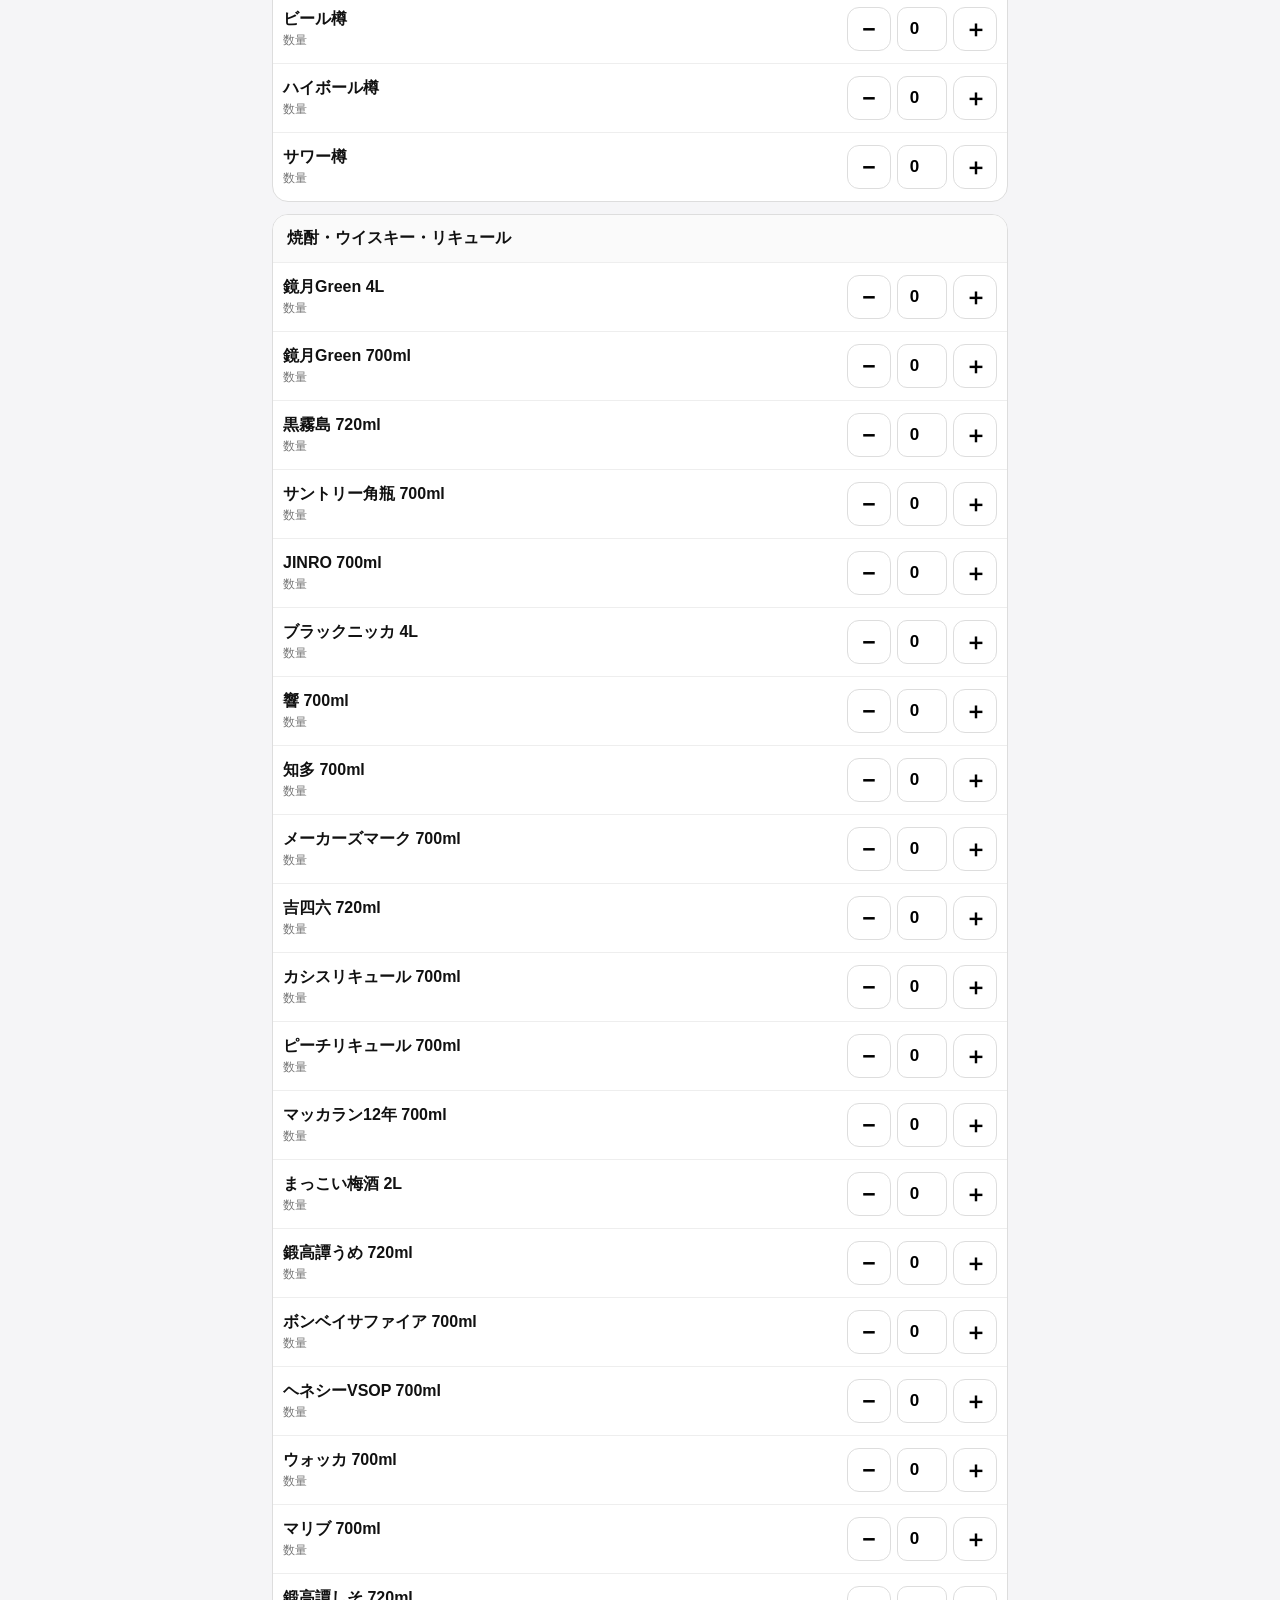
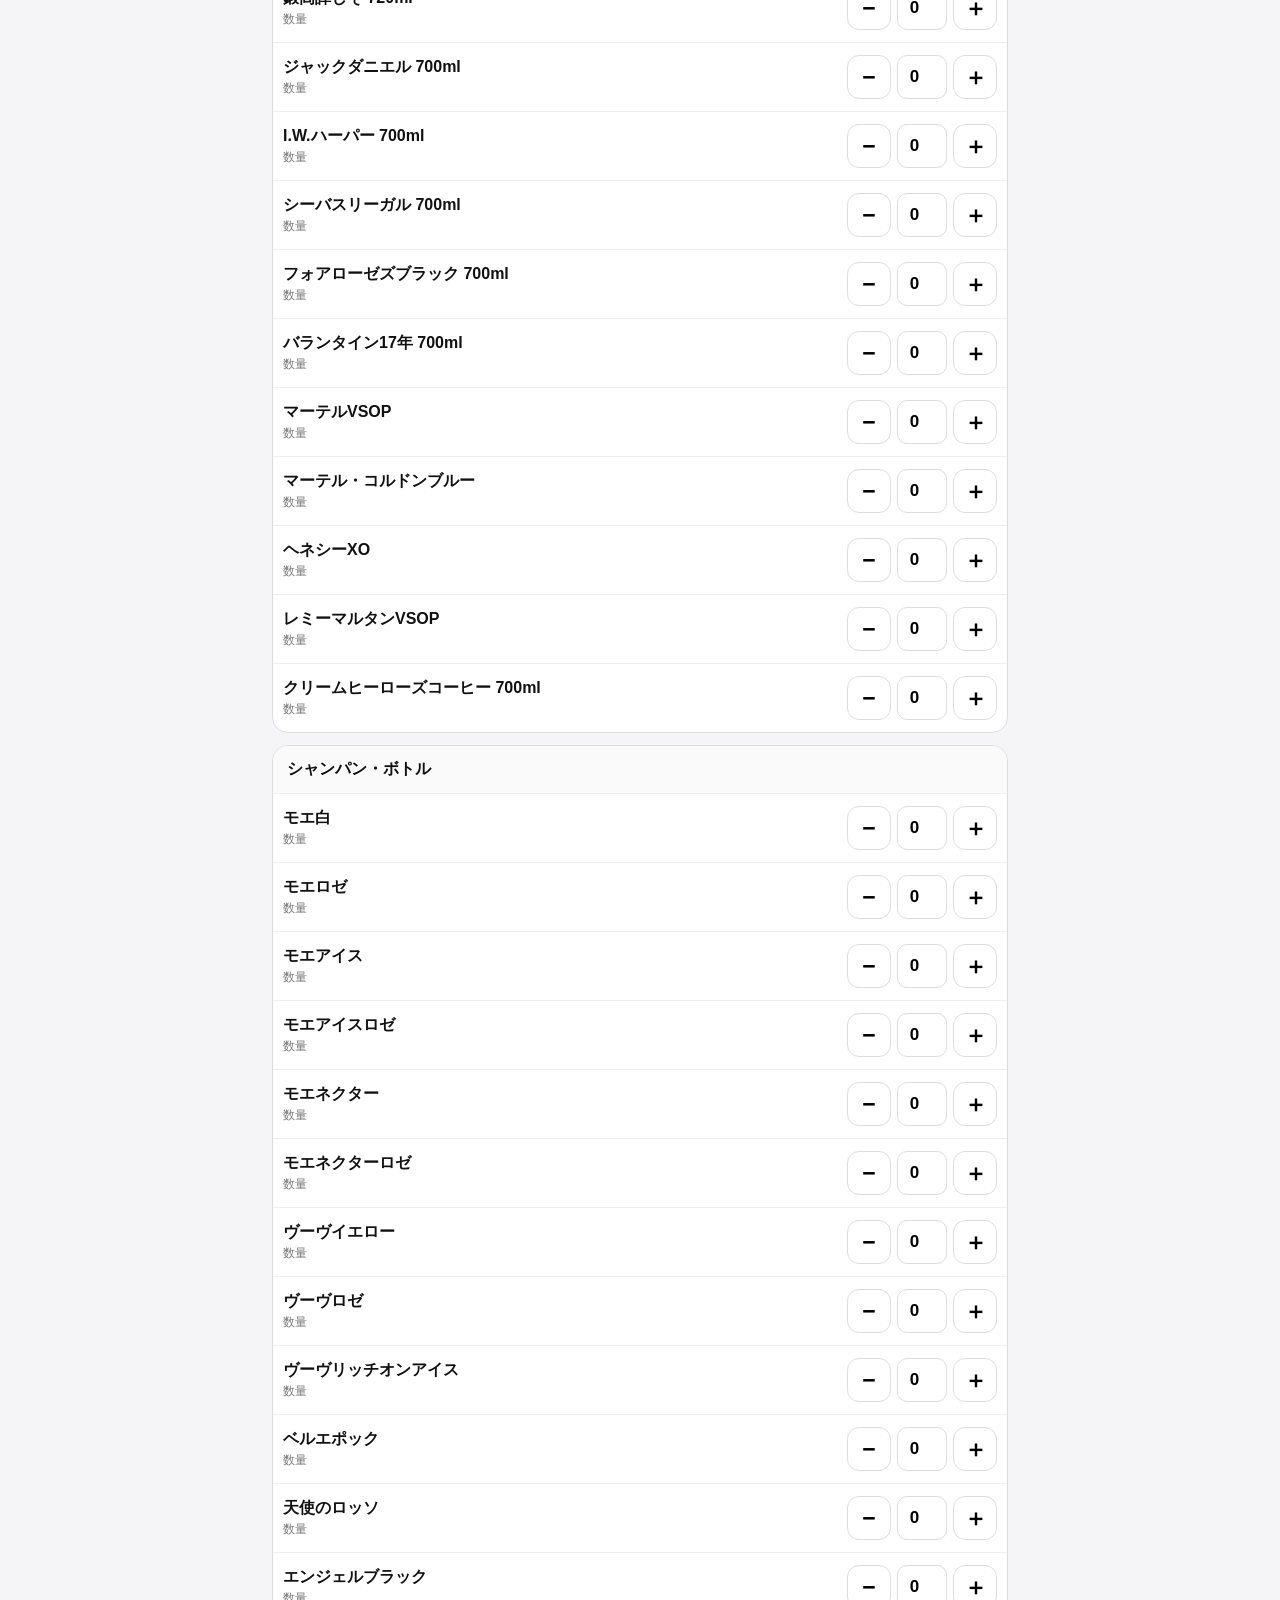
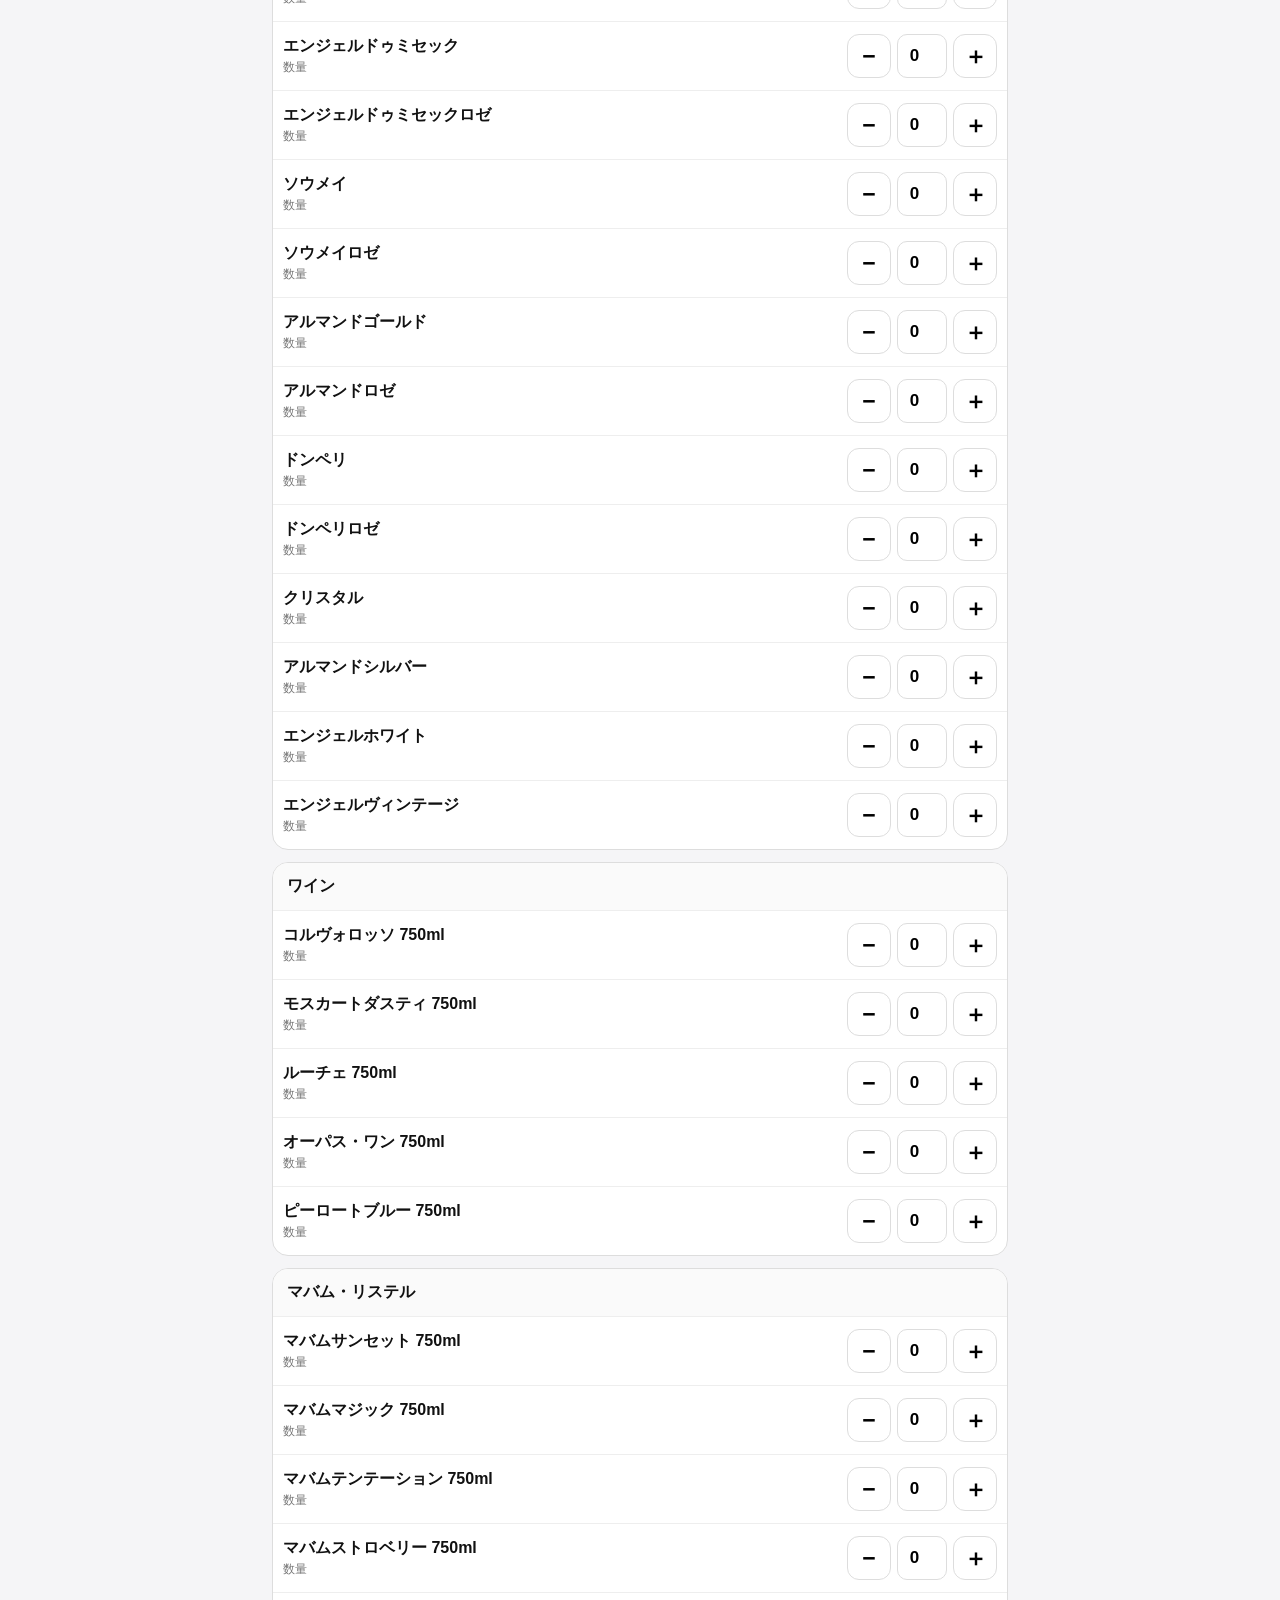
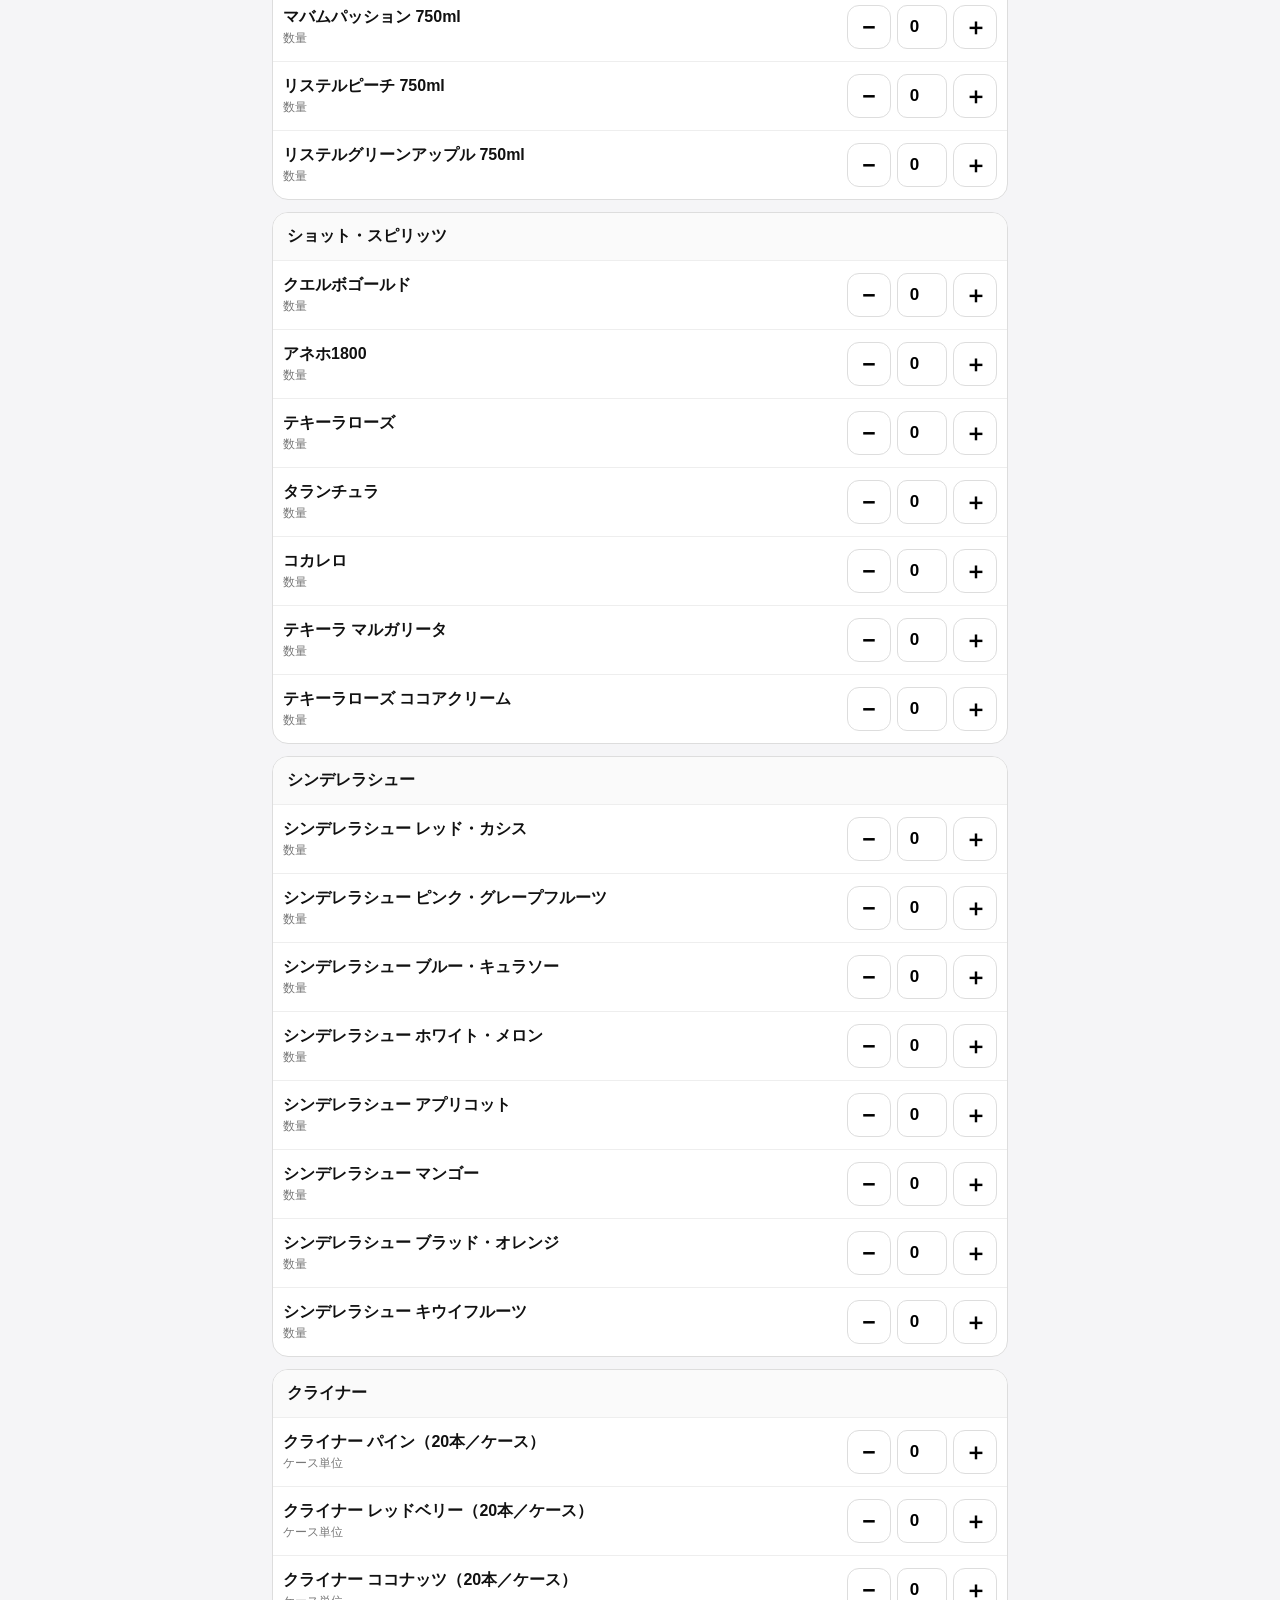
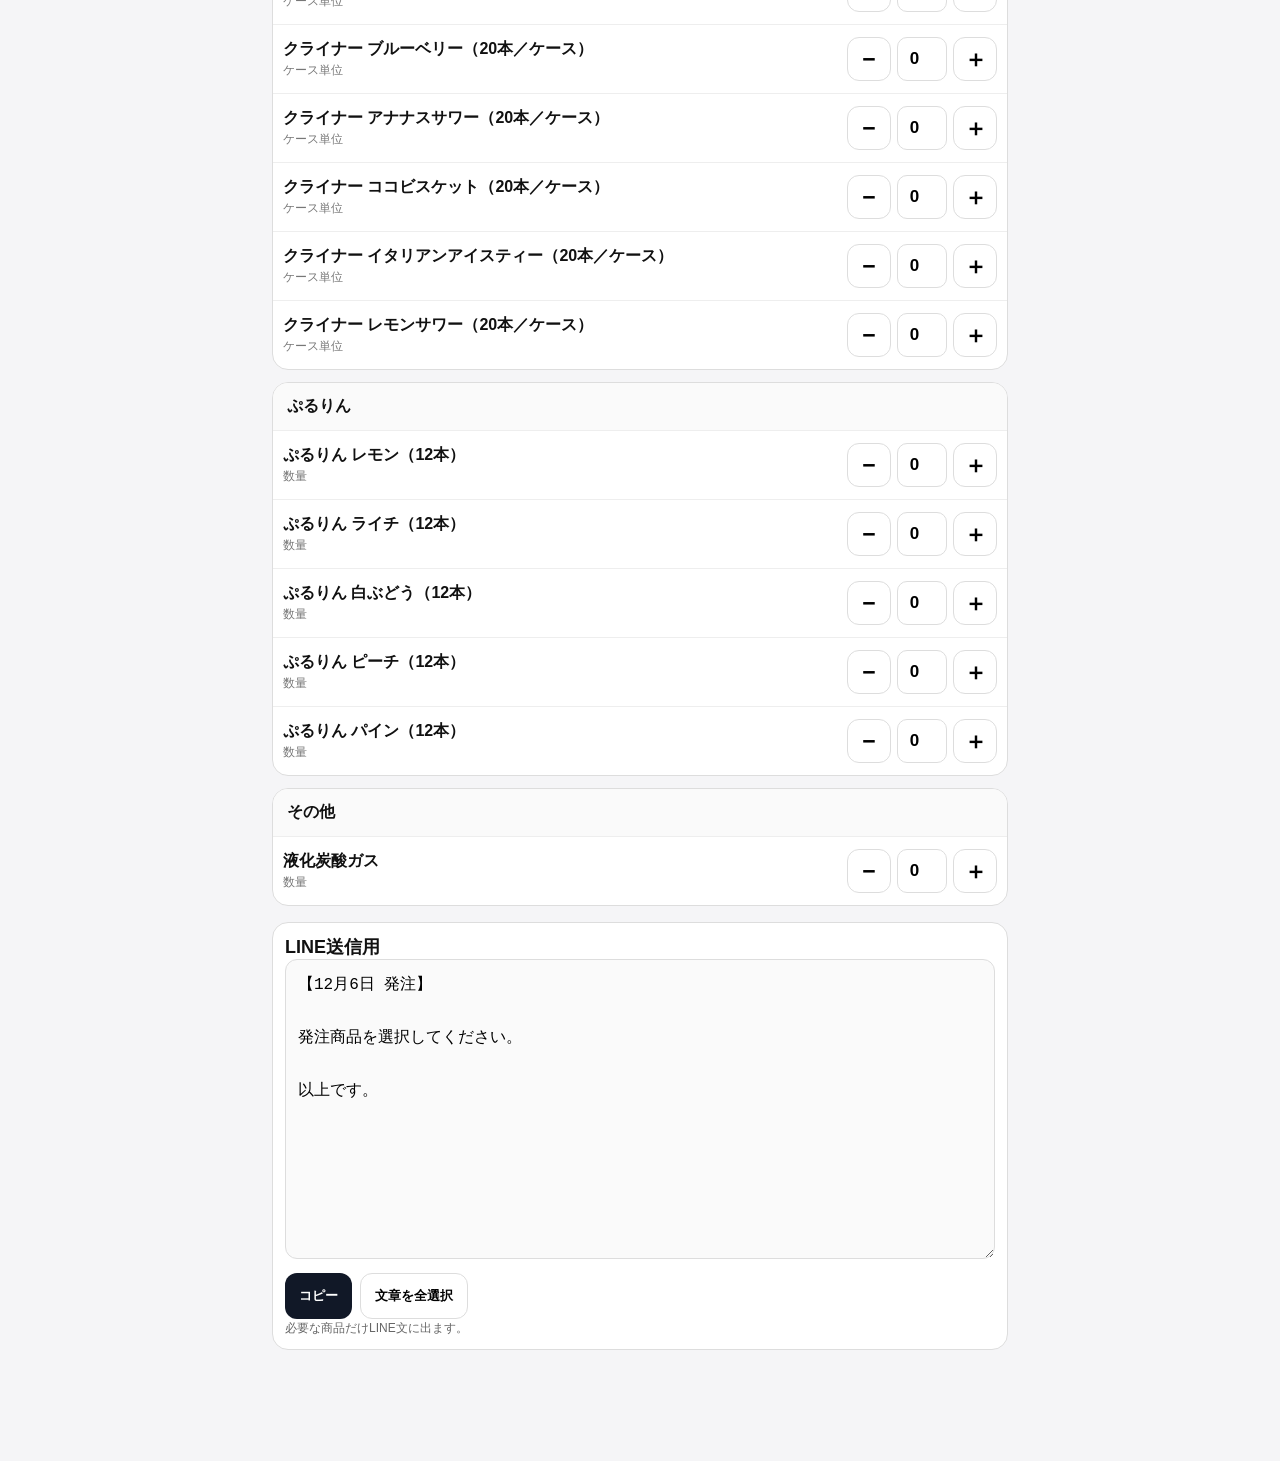
==== commit ed0a1538: "Update order product master with approved names, sizes, and products" ====
--- a/order/index.html
+++ b/order/index.html
@@ -1,5 +1,5 @@
 <!doctype html>
 <html lang="ja"><head><meta charset="utf-8"><meta name="viewport" content="width=device-width,initial-scale=1,viewport-fit=cover"><meta name="theme-color" content="#111827"><meta name="apple-mobile-web-app-capable" content="yes"><meta name="apple-mobile-web-app-title" content="発注"><title>ぷちグループ 発注ツール</title><style>*{box-sizing:border-box}body{margin:0;background:#f5f5f7;color:#111;font-family:-apple-system,BlinkMacSystemFont,"Hiragino Sans","Yu Gothic",sans-serif}.wrap{max-width:760px;margin:auto;padding:14px 12px 110px}h1{font-size:23px;margin:4px 0 16px}label{font-weight:700;font-size:13px;display:block;margin-bottom:6px}input[type=date],input[type=search]{width:100%;font-size:16px;padding:13px;border:1px solid #ddd;border-radius:12px;background:#fff}.top{display:grid;grid-template-columns:1fr auto;gap:10px;align-items:end}button{touch-action:manipulation}.reset,.sub{min-height:46px;padding:0 14px;border:1px solid #ddd;background:#fff;border-radius:12px;font-weight:700}.search{margin-top:12px}.sticky{position:sticky;top:0;z-index:5;background:rgba(245,245,247,.96);padding:10px 0}.sum{display:flex;justify-content:space-between;align-items:center;background:#fff;border:1px solid #ddd;border-radius:14px;padding:12px}.sum b{font-size:20px}.primary{min-height:46px;border:0;border-radius:12px;background:#111827;color:#fff;padding:0 14px;font-weight:800}.cat{background:#fff;border:1px solid #ddd;border-radius:16px;overflow:hidden;margin:12px 0}.chead{font-weight:800;padding:13px 14px;background:#fafafa}.row{display:grid;grid-template-columns:minmax(0,1fr) auto;gap:10px;align-items:center;padding:12px 10px;border-top:1px solid #eee}.name{font-weight:700;line-height:1.3;word-break:break-word}.unit{font-size:12px;color:#777;margin-top:3px}.controls{display:flex;align-items:center;gap:6px}.step{width:44px;height:44px;border:1px solid #ddd;border-radius:12px;background:#fff;font-size:23px;font-weight:800}.step.plus.on{background:#111827;color:#fff}.qty{width:50px;height:44px;text-align:center;font-size:17px;font-weight:800;border:1px solid #ddd;border-radius:10px;background:#fff;padding:0 2px}.out{background:#fff;border:1px solid #ddd;border-radius:16px;padding:12px;margin-top:16px}textarea{width:100%;min-height:300px;font-size:16px;line-height:1.65;padding:12px;border:1px solid #ddd;border-radius:12px;background:#fafafa}.actions{display:flex;gap:8px;margin-top:10px;flex-wrap:wrap}.note{font-size:12px;color:#666;line-height:1.5}@media(max-width:390px){.wrap{padding-left:8px;padding-right:8px}.row{padding-left:8px;padding-right:8px}.step{width:42px;height:42px}.qty{width:44px}}</style></head><body><div class="wrap"><h1>ぷちグループ 発注</h1><button id="refresh" type="button" style="display:block;width:100%;min-height:52px;margin:0 0 14px;background:#1d4ed8;color:white;border:0;border-radius:12px;font-size:17px;font-weight:800">↻ 最新版に更新する</button><div class="top"><div><label for="date">発注日</label><input id="date" type="date"></div><button class="reset" id="reset" type="button">全リセット</button></div><div class="search"><label for="search">商品検索</label><input id="search" type="search" placeholder="モエ、緑茶、クライナー など"></div><div class="sticky"><div class="sum"><div><span style="font-size:12px;color:#777">選択中</span><br><b><span id="count">0</span>商品</b></div><button class="primary" id="jump" type="button">発注内容を見る</button></div></div><div id="productList"></div><div class="out" id="outbox"><b style="font-size:18px">LINE送信用</b><textarea id="out" readonly></textarea><div class="actions"><button class="primary" id="copy" type="button">コピー</button><button class="sub" id="select" type="button">文章を全選択</button></div><div class="note" id="msg">必要な商品だけLINE文に出ます。</div></div></div><script>
-const DATA=[["ソフトドリンク",[["緑茶","本"],["烏龍茶","本"],["ジャスミン茶","本"],["トマトジュース800ml","本"],["オレンジジュース","本"],["コーラ","本"],["ジンジャーエール","本"],["レッドブル","本"],["トニックウォーター","本"],["ネクター","本"],["炭酸水500ml","本"],["クリスタルガイザー","ケース"],["スミノフ","本"]]],["割材・サワー系",[["グレープフルーツエード","本"],["業務用ポッカレモン","本"]]],["樽",[["ビール樽","本"],["ハイボール樽","本"],["サワー樽","本"],["酎ハイ樽","本"]]],["焼酎・ウイスキー・リキュール",[["鏡月4L","本"],["鏡月700ml","本"],["黒霧島","本"],["角","本"],["眞露","本"],["ブラックニッカ4L","本"],["響","本"],["知多","本"],["メーカーズマーク","本"],["吉四六","本"],["スミノフ","本"],["カシスリキュール","本"],["ピーチリキュール","本"],["マッカラン12年","本"],["梅酒まっこい","本"],["鍛高譚うめ","本"],["ボンベイサファイア","本"],["ヘネシーVSOP","本"],["ウォッカ","本"],["マリブ","本"],["鍛高譚しそ","本"],["ジャックダニエル","本"],["I.W.ハーパー","本"],["シーバスリーガル","本"],["フォアローゼズブラック","本"],["バランタイン17年","本"],["マーテルVSOP","本"],["マーテル・コルドンブルー","本"],["ヘネシーXO","本"],["レミーマルタンVSOP","本"]]],["シャンパン・ボトル",[["モエシャンドン 白","本"],["モエシャンドン ロゼ","本"],["モエシャンドン アイス","本"],["モエシャンドン アイスロゼ","本"],["モエシャンドン ネクター","本"],["モエシャンドン ネクターロゼ","本"],["ヴーヴ イエロー","本"],["ヴーヴ ロゼ","本"],["ヴーヴ リッチオンアイス","本"],["ベルエポック","本"],["天使のロッソ","本"],["エンジェル ブラック","本"],["エンジェル ドゥミセック","本"],["エンジェル ドゥミセック ロゼ","本"],["ソウメイ","本"],["ソウメイ ロゼ","本"],["アルマンド ゴールド","本"],["アルマンド ロゼ","本"],["ドンペリ","本"],["ドンペリ ロゼ","本"],["クリスタル","本"],["アルマンド シルバー","本"],["エンジェル ホワイト","本"],["エンジェル ヴィンテージ","本"]]],["ワイン",[["コルヴォロッソ","本"],["モスカートダスティ","本"],["ルーチェ","本"],["オーパス・ワン","本"],["ピーロートブルー","本"]]],["マバム・リステル",[["マバム サンセット（オレンジ）","本"],["マバム マジック（リンゴ）","本"],["マバム テンテーション（ストロベリー）","本"],["マバム ストロベリー","本"],["マバム パッション（ブルーベリー）","本"],["リステル ピーチ","本"],["リステル グリーンアップル","本"]]],["ショット・スピリッツ",[["クエルボゴールド","本"],["アネホ1800","本"],["テキーラローズ","本"],["タランチュラ","本"],["コカレロ","本"],["テキーラ","本"]]],["シンデレラシュー",[["シンデレラシュー レッド・カシス","本"],["シンデレラシュー ピンク・グレープフルーツ","本"],["シンデレラシュー ブルー・キュラソー","本"],["シンデレラシュー ホワイト・メロン","本"],["シンデレラシュー アプリコット","本"],["シンデレラシュー マンゴー","本"],["シンデレラシュー ブラッド・オレンジ","本"],["シンデレラシュー キウイフルーツ","本"]]],["クライナー",[["クライナーパイン","ケース"],["クライナーレッドベリー","ケース"],["クライナーココナッツ","ケース"],["クライナーブルーベリー","ケース"],["クライナーアナナスサワー","ケース"],["クライナーココビスケット","ケース"],["クライナーイタリアンアイスティ","ケース"],["クライナーレモンサワー","ケース"]]],["ぷるりん",[["ぷるりん レモン（12本）","本"],["ぷるりん ライチ（12本）","本"],["ぷるりん 白ぶどう（12本）","本"],["ぷるりん ピーチ（12本）","本"],["ぷるりん パイン（12本）","本"]]],["その他",[["液化炭酸ガス","本"]]]];
+const DATA=[["ソフトドリンク",[["緑茶 2L","本"],["烏龍茶 2L","本"],["ジャスミン茶 2L","本"],["トマトジュース 800ml","本"],["オレンジジュース 1L","本"],["コーラ 500ml","本"],["ジンジャーエール 500ml","本"],["レッドブル 250ml","本"],["トニックウォーター 500ml","本"],["ネクター","本"],["ウィルキンソン炭酸水 500ml","本"],["クリスタルガイザー（24本／ケース）","ケース"],["スミノフ","本"]]],["割材・サワー系",[["グレープフルーツエード 1L","本"],["ポッカレモン パルプリッチ 1L","本"]]],["樽",[["ビール樽","本"],["ハイボール樽","本"],["サワー樽","本"]]],["焼酎・ウイスキー・リキュール",[["鏡月Green 4L","本"],["鏡月Green 700ml","本"],["黒霧島 720ml","本"],["サントリー角瓶 700ml","本"],["JINRO 700ml","本"],["ブラックニッカ 4L","本"],["響 700ml","本"],["知多 700ml","本"],["メーカーズマーク 700ml","本"],["吉四六 720ml","本"],["カシスリキュール 700ml","本"],["ピーチリキュール 700ml","本"],["マッカラン12年 700ml","本"],["まっこい梅酒 2L","本"],["鍛高譚うめ 720ml","本"],["ボンベイサファイア 700ml","本"],["ヘネシーVSOP 700ml","本"],["ウォッカ 700ml","本"],["マリブ 700ml","本"],["鍛高譚しそ 720ml","本"],["ジャックダニエル 700ml","本"],["I.W.ハーパー 700ml","本"],["シーバスリーガル 700ml","本"],["フォアローゼズブラック 700ml","本"],["バランタイン17年 700ml","本"],["マーテルVSOP","本"],["マーテル・コルドンブルー","本"],["ヘネシーXO","本"],["レミーマルタンVSOP","本"],["クリームヒーローズコーヒー 700ml","本"]]],["シャンパン・ボトル",[["モエ白","本"],["モエロゼ","本"],["モエアイス","本"],["モエアイスロゼ","本"],["モエネクター","本"],["モエネクターロゼ","本"],["ヴーヴイエロー","本"],["ヴーヴロゼ","本"],["ヴーヴリッチオンアイス","本"],["ベルエポック","本"],["天使のロッソ","本"],["エンジェルブラック","本"],["エンジェルドゥミセック","本"],["エンジェルドゥミセックロゼ","本"],["ソウメイ","本"],["ソウメイロゼ","本"],["アルマンドゴールド","本"],["アルマンドロゼ","本"],["ドンペリ","本"],["ドンペリロゼ","本"],["クリスタル","本"],["アルマンドシルバー","本"],["エンジェルホワイト","本"],["エンジェルヴィンテージ","本"]]],["ワイン",[["コルヴォロッソ 750ml","本"],["モスカートダスティ 750ml","本"],["ルーチェ 750ml","本"],["オーパス・ワン 750ml","本"],["ピーロートブルー 750ml","本"]]],["マバム・リステル",[["マバムサンセット 750ml","本"],["マバムマジック 750ml","本"],["マバムテンテーション 750ml","本"],["マバムストロベリー 750ml","本"],["マバムパッション 750ml","本"],["リステルピーチ 750ml","本"],["リステルグリーンアップル 750ml","本"]]],["ショット・スピリッツ",[["クエルボゴールド","本"],["アネホ1800","本"],["テキーラローズ","本"],["タランチュラ","本"],["コカレロ","本"],["テキーラ マルガリータ","本"],["テキーラローズ ココアクリーム","本"]]],["シンデレラシュー",[["シンデレラシュー レッド・カシス","本"],["シンデレラシュー ピンク・グレープフルーツ","本"],["シンデレラシュー ブルー・キュラソー","本"],["シンデレラシュー ホワイト・メロン","本"],["シンデレラシュー アプリコット","本"],["シンデレラシュー マンゴー","本"],["シンデレラシュー ブラッド・オレンジ","本"],["シンデレラシュー キウイフルーツ","本"]]],["クライナー",[["クライナー パイン（20本／ケース）","ケース"],["クライナー レッドベリー（20本／ケース）","ケース"],["クライナー ココナッツ（20本／ケース）","ケース"],["クライナー ブルーベリー（20本／ケース）","ケース"],["クライナー アナナスサワー（20本／ケース）","ケース"],["クライナー ココビスケット（20本／ケース）","ケース"],["クライナー イタリアンアイスティー（20本／ケース）","ケース"],["クライナー レモンサワー（20本／ケース）","ケース"]]],["ぷるりん",[["ぷるりん レモン（12本）","セット"],["ぷるりん ライチ（12本）","セット"],["ぷるりん 白ぶどう（12本）","セット"],["ぷるりん ピーチ（12本）","セット"],["ぷるりん パイン（12本）","セット"]]],["その他",[["液化炭酸ガス","本"]]]];
 const state=new Map(),list=document.getElementById('productList'),search=document.getElementById('search'),date=document.getElementById('date'),count=document.getElementById('count'),out=document.getElementById('out'),msg=document.getElementById('msg');const k=(c,n)=>c+'||'+n,get=(c,n)=>state.get(k(c,n))||0;function esc(s){return String(s).replace(/[&<>"']/g,m=>({'&':'&amp;','<':'&lt;','>':'&gt;','"':'&quot',"'":'&#39;'}[m]))}function today(){const d=new Date();return d.getFullYear()+'-'+String(d.getMonth()+1).padStart(2,'0')+'-'+String(d.getDate()).padStart(2,'0')}date.value=today();function render(){const q=search.value.trim().toLowerCase();list.innerHTML='';let selected=0;DATA.forEach(([cat,items])=>{const f=items.filter(([n])=>!q||n.toLowerCase().includes(q)||cat.toLowerCase().includes(q));if(!f.length)return;const sec=document.createElement('section');sec.className='cat';sec.innerHTML='<div class="chead">'+esc(cat)+'</div>';f.forEach(([name,unit])=>{const v=get(cat,name);if(v>0)selected++;const row=document.createElement('div');row.className='row';row.dataset.cat=cat;row.dataset.name=name;row.dataset.unit=unit;row.innerHTML='<div><div class="name">'+esc(name)+'</div><div class="unit">'+(unit==='ケース'?'ケース単位':'数量')+'</div></div><div class="controls"><button class="step minus" type="button">−</button><input class="qty" type="number" inputmode="numeric" min="0" max="99" value="'+v+'"><button class="step plus'+(v>0?' on':'')+'" type="button">＋</button></div>';sec.appendChild(row)});list.appendChild(sec)});count.textContent=selected}function setQty(cat,name,v){v=Math.max(0,Math.min(99,Number(v)||0));v===0?state.delete(k(cat,name)):state.set(k(cat,name),v);render();makeOut()}function fmt(v){if(!v)return'日付未指定';const p=v.split('-');return Number(p[1])+'月'+Number(p[2])+'日'}function makeOut(){const lines=['【'+fmt(date.value)+' 発注】',''];let any=false;DATA.forEach(([cat,items])=>{const chosen=items.filter(([name])=>get(cat,name)>0);if(!chosen.length)return;any=true;lines.push('■'+cat);chosen.forEach(([name,unit])=>lines.push(name+' ×'+get(cat,name)+(unit==='ケース'?'ケース':'')));lines.push('')});if(!any)lines.push('発注商品を選択してください。','');lines.push('以上です。');out.value=lines.join('\n')}list.addEventListener('click',e=>{const btn=e.target.closest('button');if(!btn)return;const row=btn.closest('.row');if(!row)return;const cat=row.dataset.cat,name=row.dataset.name,current=get(cat,name);if(btn.classList.contains('plus'))setQty(cat,name,current+1);if(btn.classList.contains('minus'))setQty(cat,name,current-1)});list.addEventListener('change',e=>{if(!e.target.classList.contains('qty'))return;const row=e.target.closest('.row');setQty(row.dataset.cat,row.dataset.name,e.target.value)});search.addEventListener('input',render);date.addEventListener('change',makeOut);document.getElementById('refresh').addEventListener('click',()=>{if(state.size>0&&!confirm('入力中の発注数量が消えます。最新版に更新しますか？'))return;const url=new URL(location.href);url.searchParams.set('v',Date.now().toString());location.replace(url.toString())});document.getElementById('reset').addEventListener('click',()=>{state.clear();search.value='';render();makeOut()});document.getElementById('jump').addEventListener('click',()=>document.getElementById('outbox').scrollIntoView({behavior:'smooth',block:'start'}));document.getElementById('select').addEventListener('click',()=>{out.focus();out.select();out.setSelectionRange(0,out.value.length)});document.getElementById('copy').addEventListener('click',async()=>{try{await navigator.clipboard.writeText(out.value);msg.textContent='コピーしました。LINEに貼り付けてください。'}catch(e){out.focus();out.select();out.setSelectionRange(0,out.value.length);msg.textContent='文章を選択しました。スマホの「コピー」を押してください。'}});render();makeOut();
 </script></body></html>
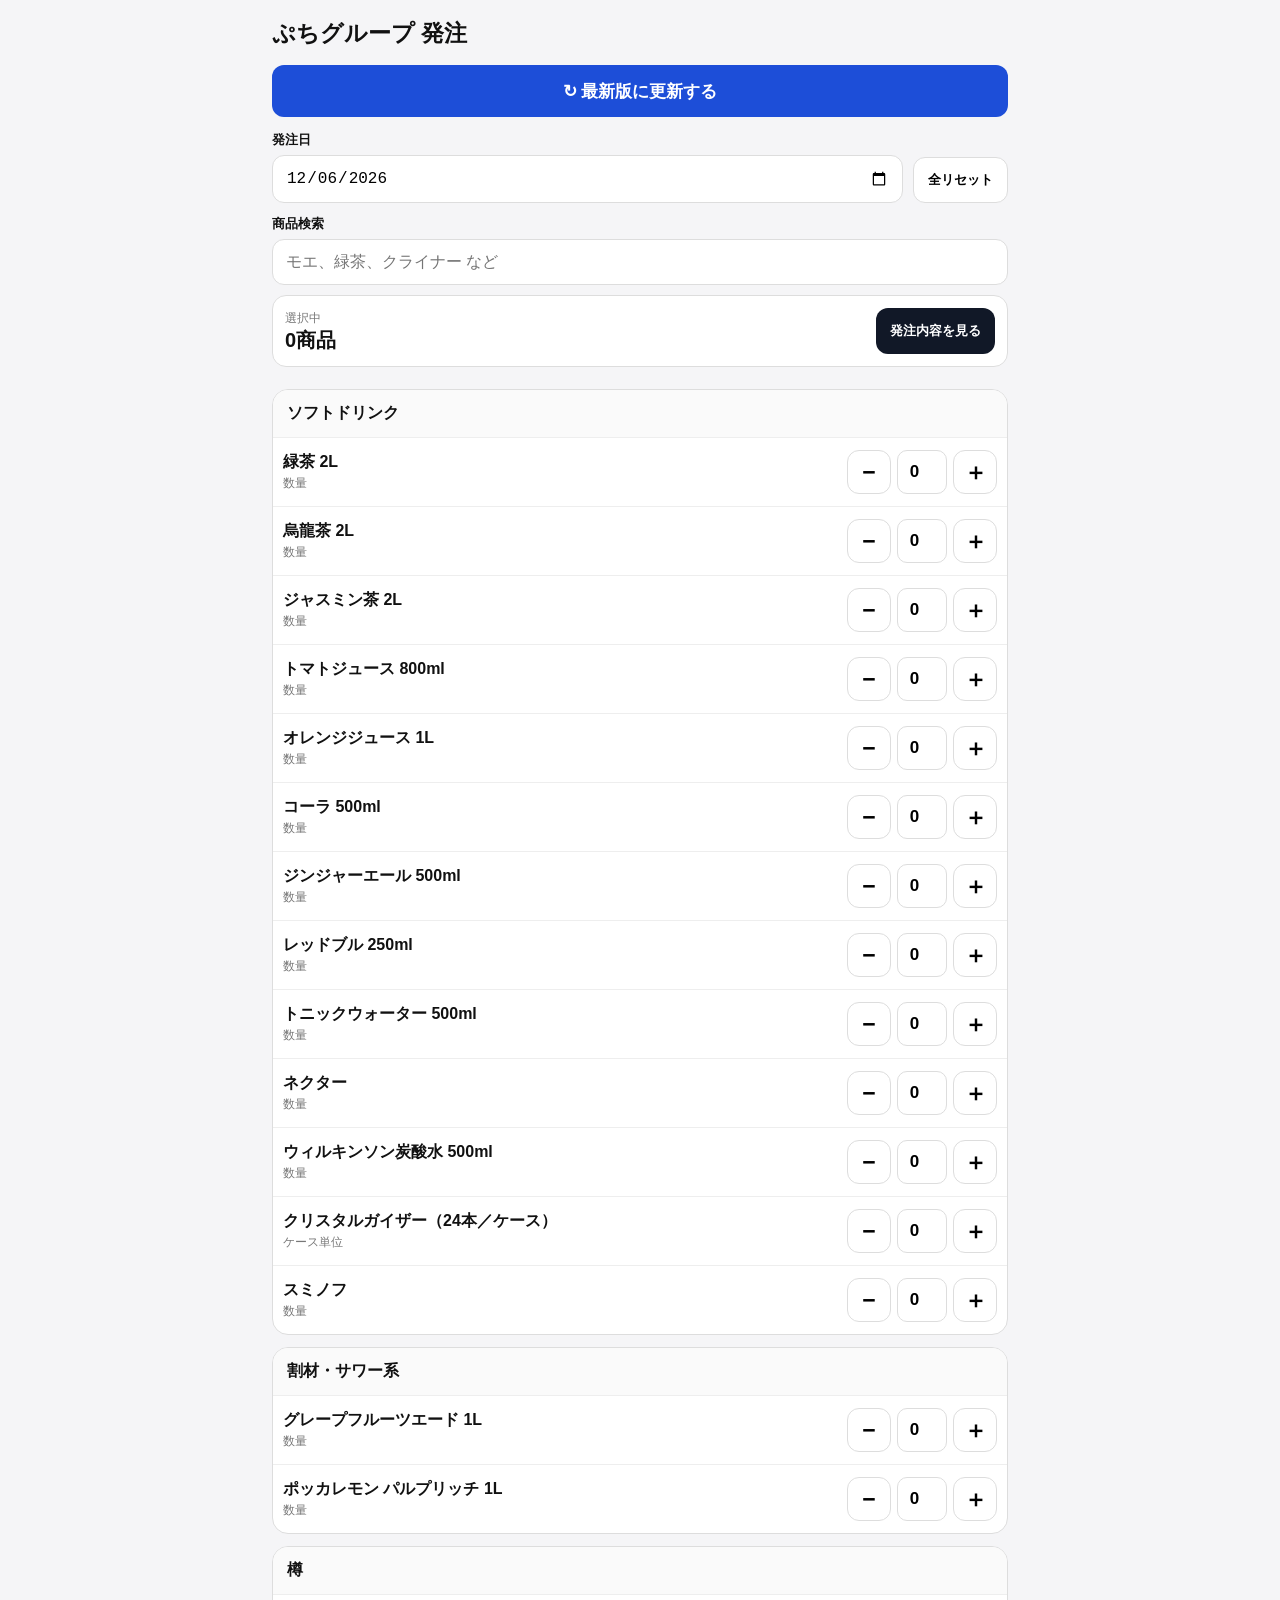
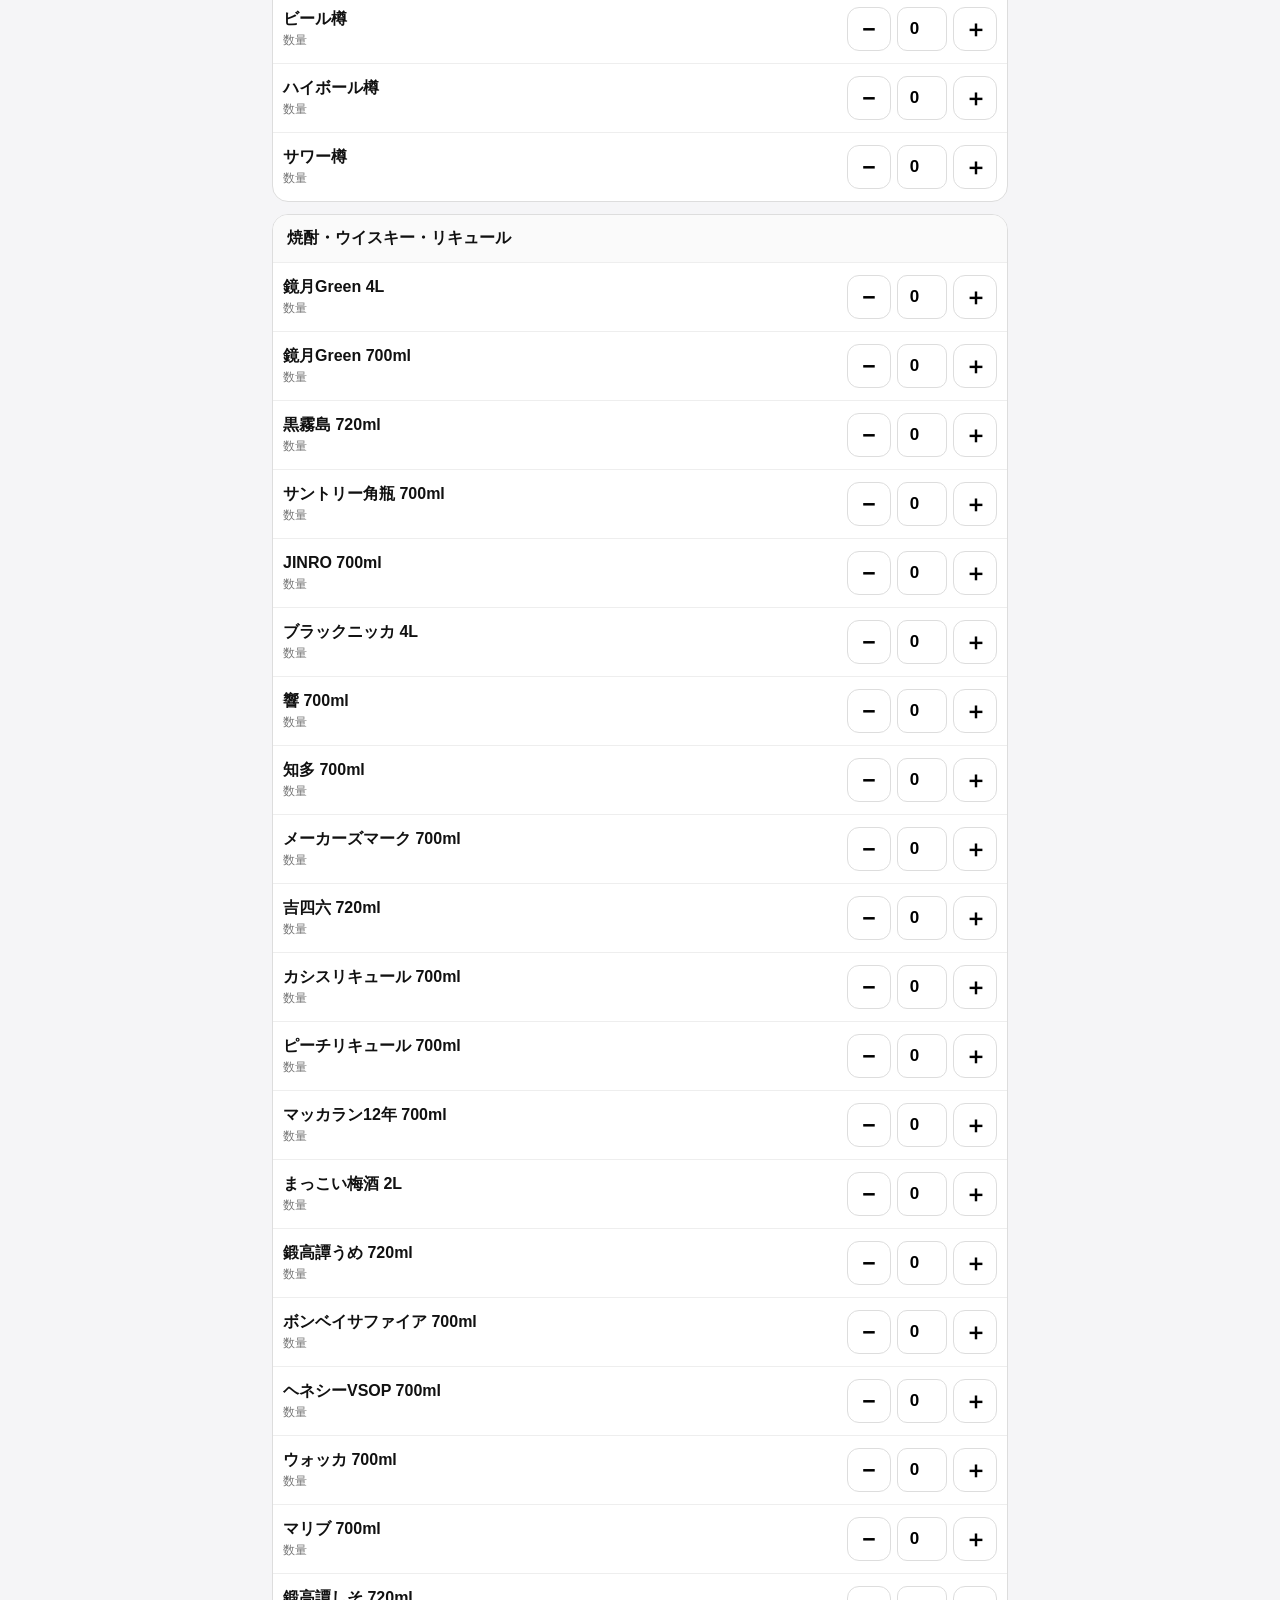
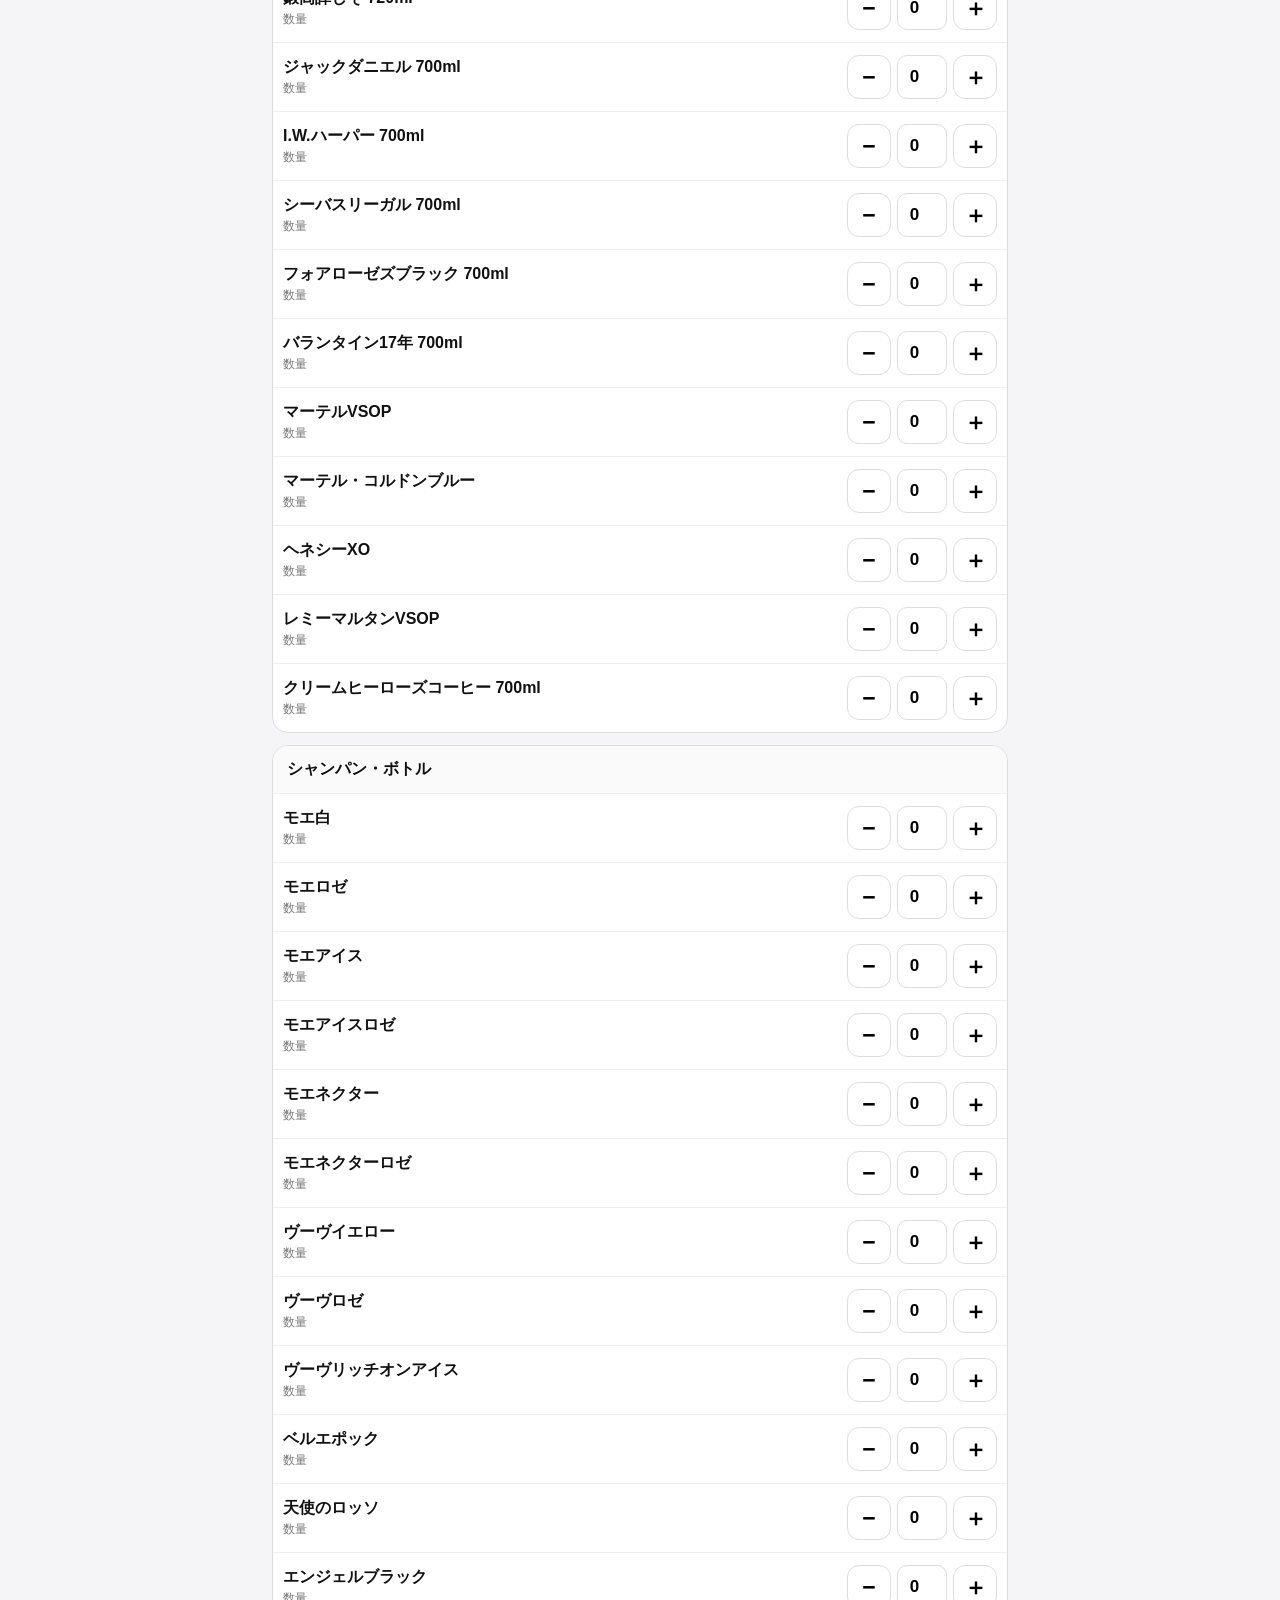
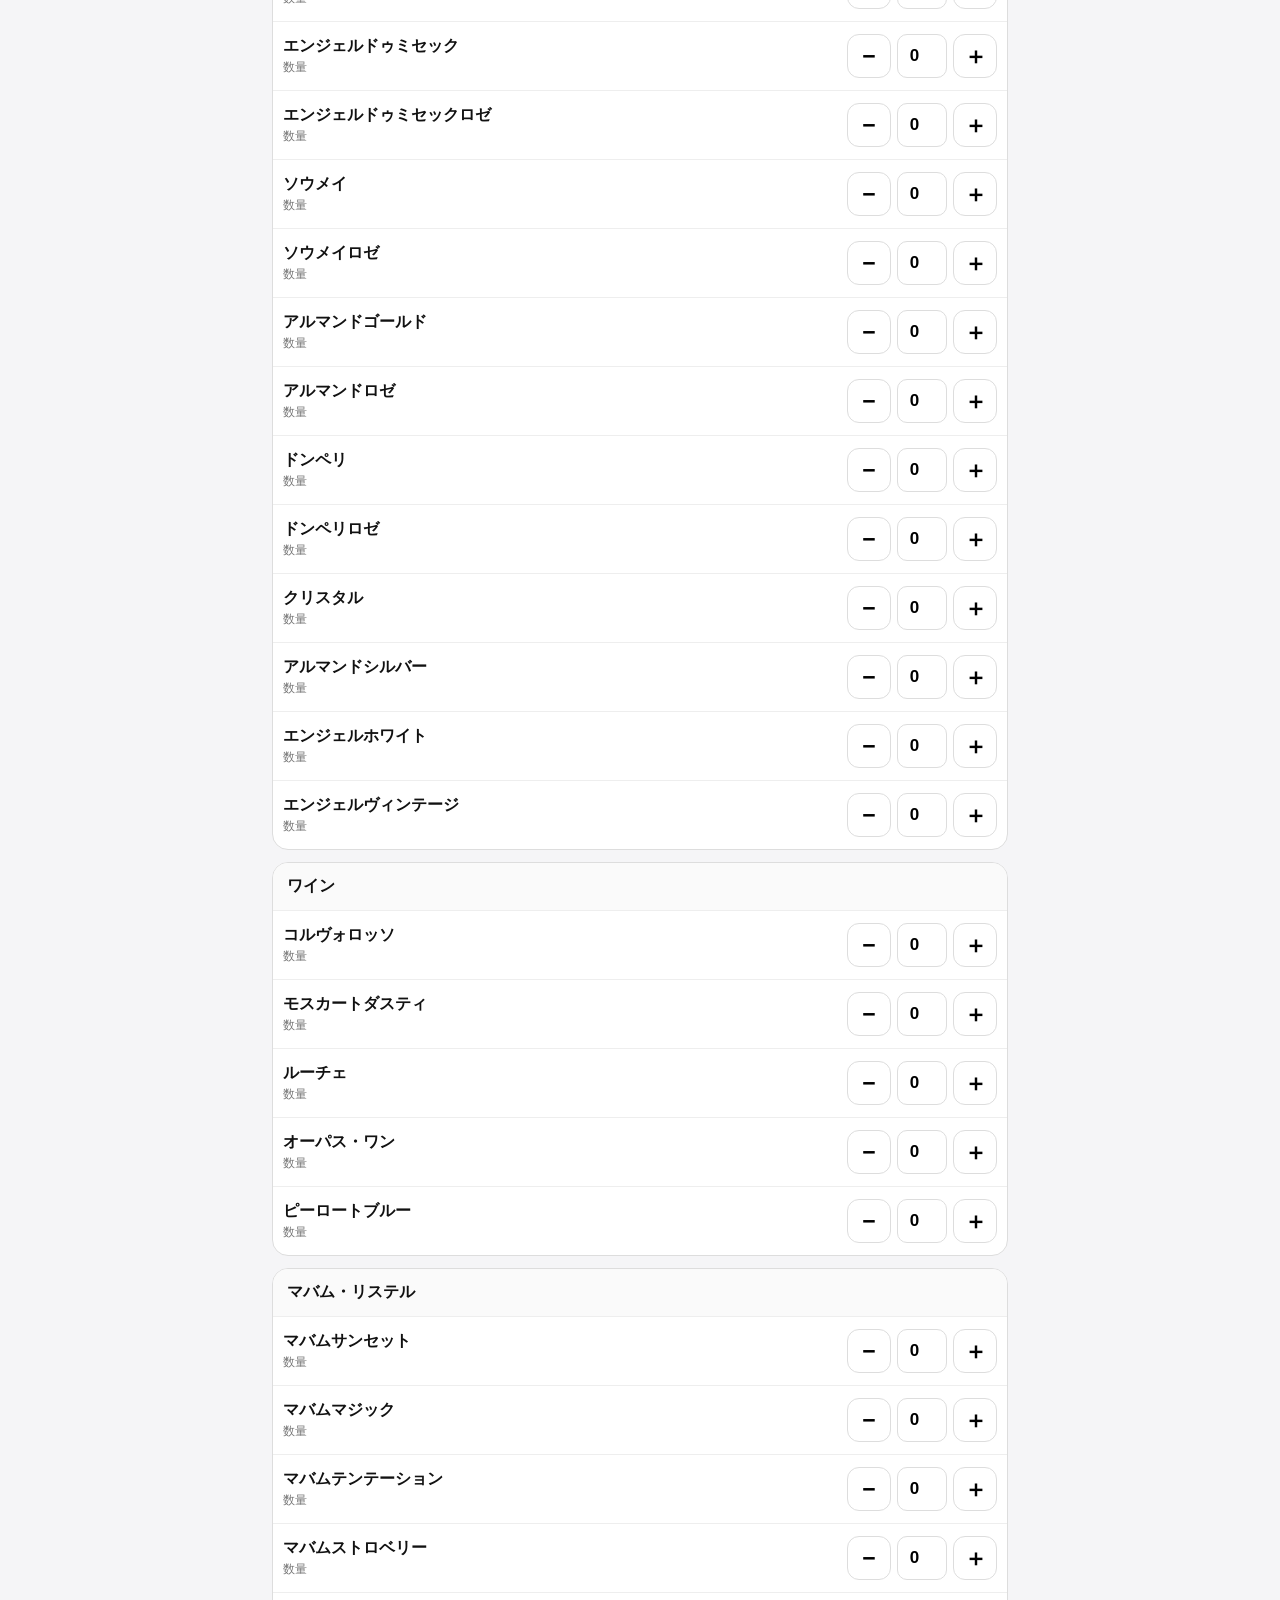
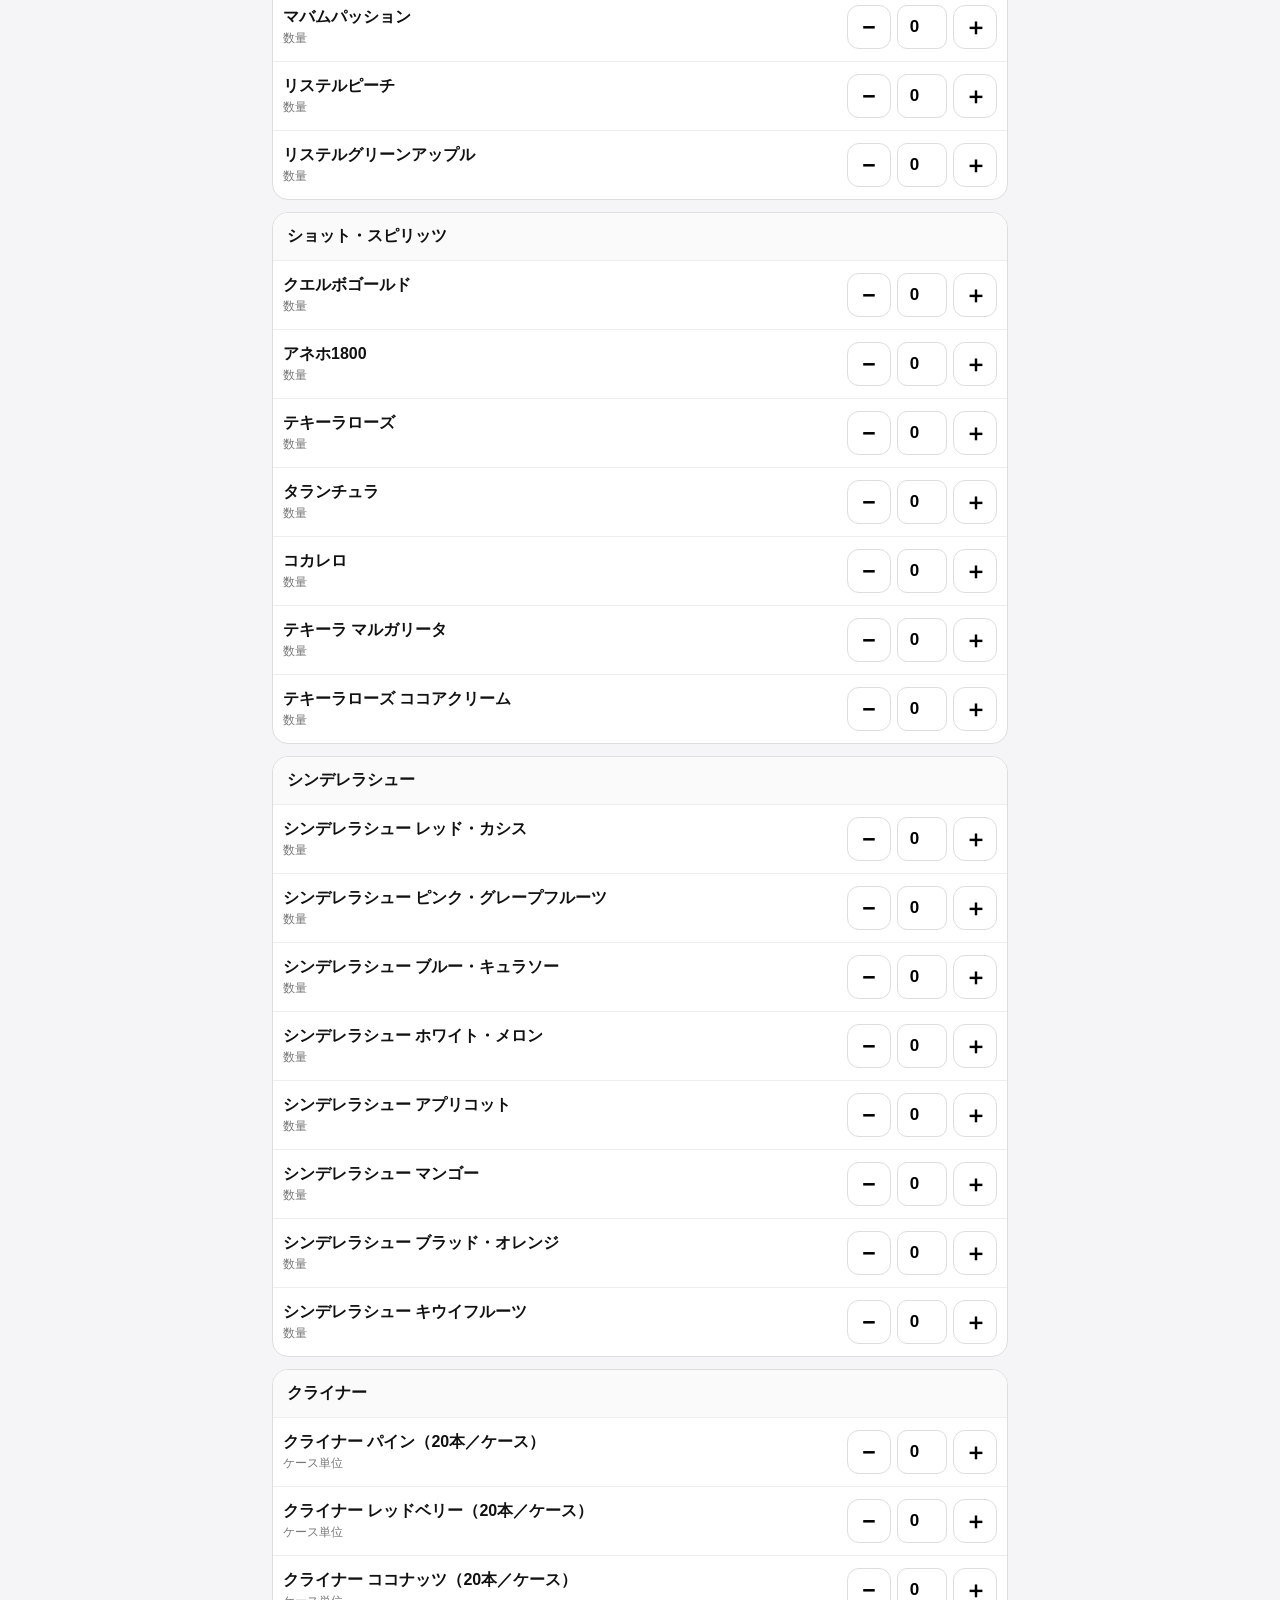
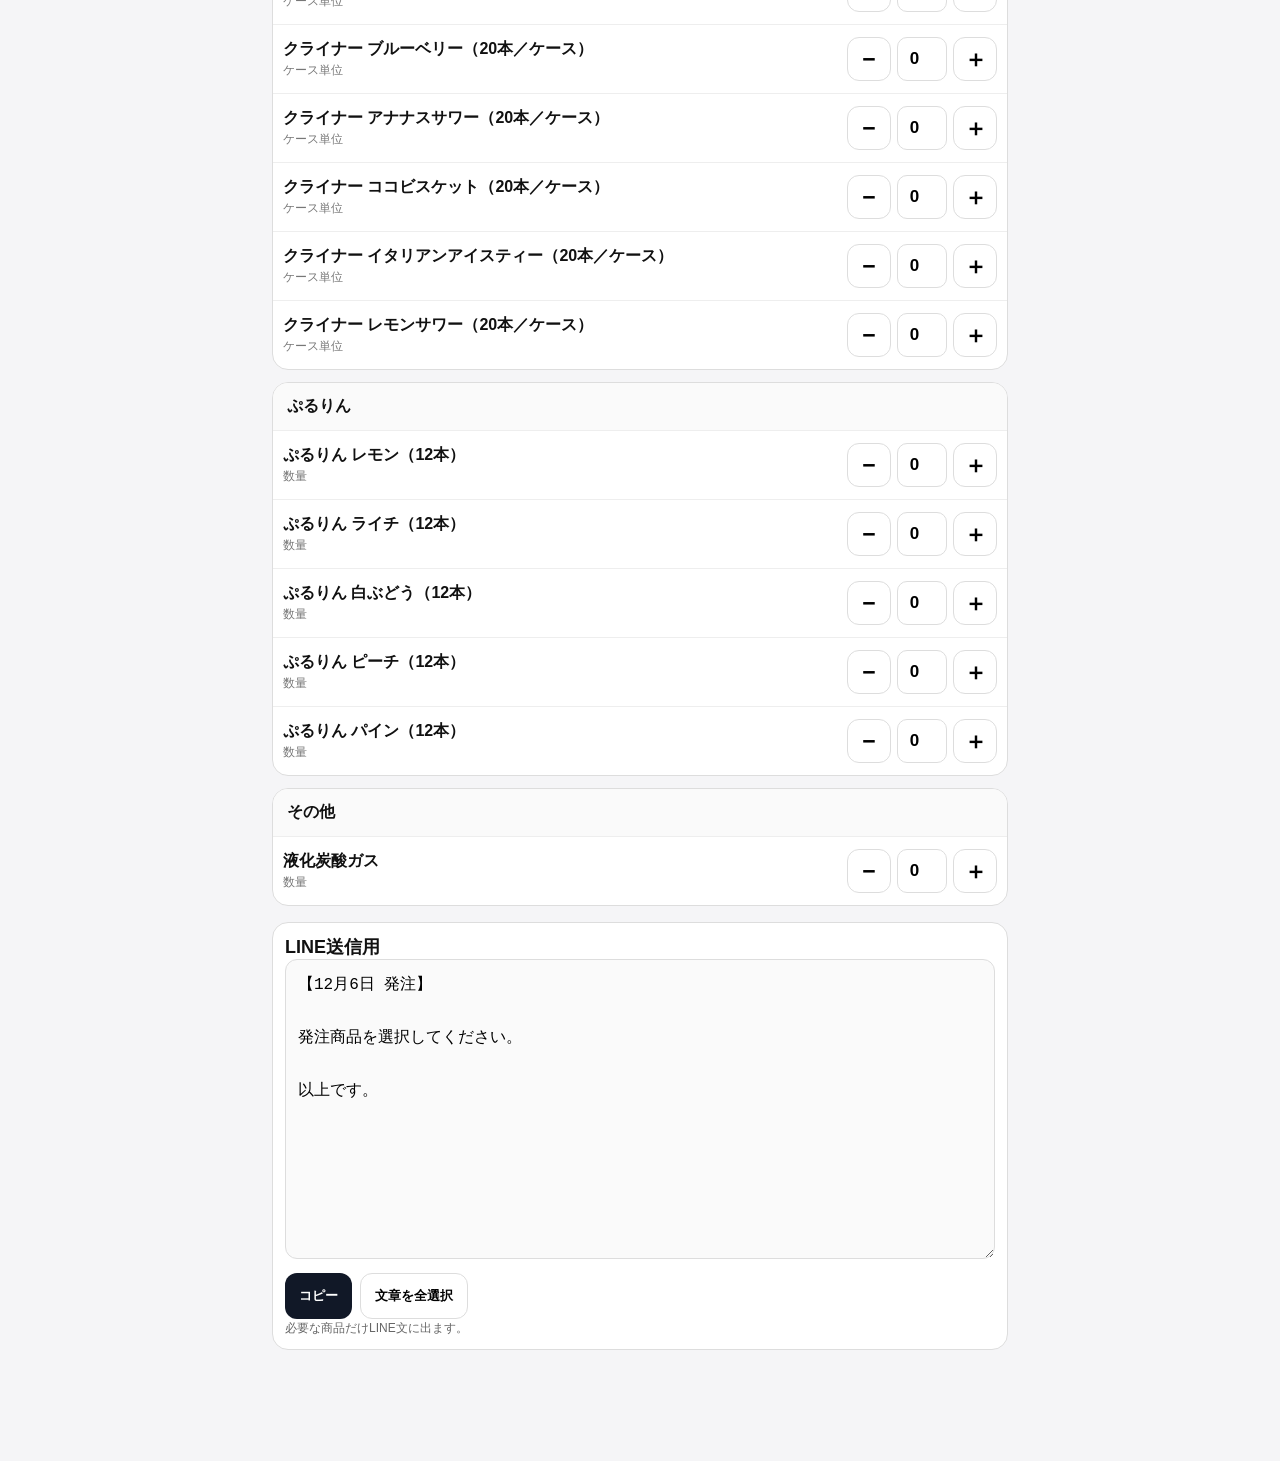
==== commit 122772cb: "Hide capacity in wine and Mavam/Listel product names" ====
--- a/order/index.html
+++ b/order/index.html
@@ -1,5 +1,5 @@
 <!doctype html>
 <html lang="ja"><head><meta charset="utf-8"><meta name="viewport" content="width=device-width,initial-scale=1,viewport-fit=cover"><meta name="theme-color" content="#111827"><meta name="apple-mobile-web-app-capable" content="yes"><meta name="apple-mobile-web-app-title" content="発注"><title>ぷちグループ 発注ツール</title><style>*{box-sizing:border-box}body{margin:0;background:#f5f5f7;color:#111;font-family:-apple-system,BlinkMacSystemFont,"Hiragino Sans","Yu Gothic",sans-serif}.wrap{max-width:760px;margin:auto;padding:14px 12px 110px}h1{font-size:23px;margin:4px 0 16px}label{font-weight:700;font-size:13px;display:block;margin-bottom:6px}input[type=date],input[type=search]{width:100%;font-size:16px;padding:13px;border:1px solid #ddd;border-radius:12px;background:#fff}.top{display:grid;grid-template-columns:1fr auto;gap:10px;align-items:end}button{touch-action:manipulation}.reset,.sub{min-height:46px;padding:0 14px;border:1px solid #ddd;background:#fff;border-radius:12px;font-weight:700}.search{margin-top:12px}.sticky{position:sticky;top:0;z-index:5;background:rgba(245,245,247,.96);padding:10px 0}.sum{display:flex;justify-content:space-between;align-items:center;background:#fff;border:1px solid #ddd;border-radius:14px;padding:12px}.sum b{font-size:20px}.primary{min-height:46px;border:0;border-radius:12px;background:#111827;color:#fff;padding:0 14px;font-weight:800}.cat{background:#fff;border:1px solid #ddd;border-radius:16px;overflow:hidden;margin:12px 0}.chead{font-weight:800;padding:13px 14px;background:#fafafa}.row{display:grid;grid-template-columns:minmax(0,1fr) auto;gap:10px;align-items:center;padding:12px 10px;border-top:1px solid #eee}.name{font-weight:700;line-height:1.3;word-break:break-word}.unit{font-size:12px;color:#777;margin-top:3px}.controls{display:flex;align-items:center;gap:6px}.step{width:44px;height:44px;border:1px solid #ddd;border-radius:12px;background:#fff;font-size:23px;font-weight:800}.step.plus.on{background:#111827;color:#fff}.qty{width:50px;height:44px;text-align:center;font-size:17px;font-weight:800;border:1px solid #ddd;border-radius:10px;background:#fff;padding:0 2px}.out{background:#fff;border:1px solid #ddd;border-radius:16px;padding:12px;margin-top:16px}textarea{width:100%;min-height:300px;font-size:16px;line-height:1.65;padding:12px;border:1px solid #ddd;border-radius:12px;background:#fafafa}.actions{display:flex;gap:8px;margin-top:10px;flex-wrap:wrap}.note{font-size:12px;color:#666;line-height:1.5}@media(max-width:390px){.wrap{padding-left:8px;padding-right:8px}.row{padding-left:8px;padding-right:8px}.step{width:42px;height:42px}.qty{width:44px}}</style></head><body><div class="wrap"><h1>ぷちグループ 発注</h1><button id="refresh" type="button" style="display:block;width:100%;min-height:52px;margin:0 0 14px;background:#1d4ed8;color:white;border:0;border-radius:12px;font-size:17px;font-weight:800">↻ 最新版に更新する</button><div class="top"><div><label for="date">発注日</label><input id="date" type="date"></div><button class="reset" id="reset" type="button">全リセット</button></div><div class="search"><label for="search">商品検索</label><input id="search" type="search" placeholder="モエ、緑茶、クライナー など"></div><div class="sticky"><div class="sum"><div><span style="font-size:12px;color:#777">選択中</span><br><b><span id="count">0</span>商品</b></div><button class="primary" id="jump" type="button">発注内容を見る</button></div></div><div id="productList"></div><div class="out" id="outbox"><b style="font-size:18px">LINE送信用</b><textarea id="out" readonly></textarea><div class="actions"><button class="primary" id="copy" type="button">コピー</button><button class="sub" id="select" type="button">文章を全選択</button></div><div class="note" id="msg">必要な商品だけLINE文に出ます。</div></div></div><script>
-const DATA=[["ソフトドリンク",[["緑茶 2L","本"],["烏龍茶 2L","本"],["ジャスミン茶 2L","本"],["トマトジュース 800ml","本"],["オレンジジュース 1L","本"],["コーラ 500ml","本"],["ジンジャーエール 500ml","本"],["レッドブル 250ml","本"],["トニックウォーター 500ml","本"],["ネクター","本"],["ウィルキンソン炭酸水 500ml","本"],["クリスタルガイザー（24本／ケース）","ケース"],["スミノフ","本"]]],["割材・サワー系",[["グレープフルーツエード 1L","本"],["ポッカレモン パルプリッチ 1L","本"]]],["樽",[["ビール樽","本"],["ハイボール樽","本"],["サワー樽","本"]]],["焼酎・ウイスキー・リキュール",[["鏡月Green 4L","本"],["鏡月Green 700ml","本"],["黒霧島 720ml","本"],["サントリー角瓶 700ml","本"],["JINRO 700ml","本"],["ブラックニッカ 4L","本"],["響 700ml","本"],["知多 700ml","本"],["メーカーズマーク 700ml","本"],["吉四六 720ml","本"],["カシスリキュール 700ml","本"],["ピーチリキュール 700ml","本"],["マッカラン12年 700ml","本"],["まっこい梅酒 2L","本"],["鍛高譚うめ 720ml","本"],["ボンベイサファイア 700ml","本"],["ヘネシーVSOP 700ml","本"],["ウォッカ 700ml","本"],["マリブ 700ml","本"],["鍛高譚しそ 720ml","本"],["ジャックダニエル 700ml","本"],["I.W.ハーパー 700ml","本"],["シーバスリーガル 700ml","本"],["フォアローゼズブラック 700ml","本"],["バランタイン17年 700ml","本"],["マーテルVSOP","本"],["マーテル・コルドンブルー","本"],["ヘネシーXO","本"],["レミーマルタンVSOP","本"],["クリームヒーローズコーヒー 700ml","本"]]],["シャンパン・ボトル",[["モエ白","本"],["モエロゼ","本"],["モエアイス","本"],["モエアイスロゼ","本"],["モエネクター","本"],["モエネクターロゼ","本"],["ヴーヴイエロー","本"],["ヴーヴロゼ","本"],["ヴーヴリッチオンアイス","本"],["ベルエポック","本"],["天使のロッソ","本"],["エンジェルブラック","本"],["エンジェルドゥミセック","本"],["エンジェルドゥミセックロゼ","本"],["ソウメイ","本"],["ソウメイロゼ","本"],["アルマンドゴールド","本"],["アルマンドロゼ","本"],["ドンペリ","本"],["ドンペリロゼ","本"],["クリスタル","本"],["アルマンドシルバー","本"],["エンジェルホワイト","本"],["エンジェルヴィンテージ","本"]]],["ワイン",[["コルヴォロッソ 750ml","本"],["モスカートダスティ 750ml","本"],["ルーチェ 750ml","本"],["オーパス・ワン 750ml","本"],["ピーロートブルー 750ml","本"]]],["マバム・リステル",[["マバムサンセット 750ml","本"],["マバムマジック 750ml","本"],["マバムテンテーション 750ml","本"],["マバムストロベリー 750ml","本"],["マバムパッション 750ml","本"],["リステルピーチ 750ml","本"],["リステルグリーンアップル 750ml","本"]]],["ショット・スピリッツ",[["クエルボゴールド","本"],["アネホ1800","本"],["テキーラローズ","本"],["タランチュラ","本"],["コカレロ","本"],["テキーラ マルガリータ","本"],["テキーラローズ ココアクリーム","本"]]],["シンデレラシュー",[["シンデレラシュー レッド・カシス","本"],["シンデレラシュー ピンク・グレープフルーツ","本"],["シンデレラシュー ブルー・キュラソー","本"],["シンデレラシュー ホワイト・メロン","本"],["シンデレラシュー アプリコット","本"],["シンデレラシュー マンゴー","本"],["シンデレラシュー ブラッド・オレンジ","本"],["シンデレラシュー キウイフルーツ","本"]]],["クライナー",[["クライナー パイン（20本／ケース）","ケース"],["クライナー レッドベリー（20本／ケース）","ケース"],["クライナー ココナッツ（20本／ケース）","ケース"],["クライナー ブルーベリー（20本／ケース）","ケース"],["クライナー アナナスサワー（20本／ケース）","ケース"],["クライナー ココビスケット（20本／ケース）","ケース"],["クライナー イタリアンアイスティー（20本／ケース）","ケース"],["クライナー レモンサワー（20本／ケース）","ケース"]]],["ぷるりん",[["ぷるりん レモン（12本）","セット"],["ぷるりん ライチ（12本）","セット"],["ぷるりん 白ぶどう（12本）","セット"],["ぷるりん ピーチ（12本）","セット"],["ぷるりん パイン（12本）","セット"]]],["その他",[["液化炭酸ガス","本"]]]];
+const DATA=[["ソフトドリンク",[["緑茶 2L","本"],["烏龍茶 2L","本"],["ジャスミン茶 2L","本"],["トマトジュース 800ml","本"],["オレンジジュース 1L","本"],["コーラ 500ml","本"],["ジンジャーエール 500ml","本"],["レッドブル 250ml","本"],["トニックウォーター 500ml","本"],["ネクター","本"],["ウィルキンソン炭酸水 500ml","本"],["クリスタルガイザー（24本／ケース）","ケース"],["スミノフ","本"]]],["割材・サワー系",[["グレープフルーツエード 1L","本"],["ポッカレモン パルプリッチ 1L","本"]]],["樽",[["ビール樽","本"],["ハイボール樽","本"],["サワー樽","本"]]],["焼酎・ウイスキー・リキュール",[["鏡月Green 4L","本"],["鏡月Green 700ml","本"],["黒霧島 720ml","本"],["サントリー角瓶 700ml","本"],["JINRO 700ml","本"],["ブラックニッカ 4L","本"],["響 700ml","本"],["知多 700ml","本"],["メーカーズマーク 700ml","本"],["吉四六 720ml","本"],["カシスリキュール 700ml","本"],["ピーチリキュール 700ml","本"],["マッカラン12年 700ml","本"],["まっこい梅酒 2L","本"],["鍛高譚うめ 720ml","本"],["ボンベイサファイア 700ml","本"],["ヘネシーVSOP 700ml","本"],["ウォッカ 700ml","本"],["マリブ 700ml","本"],["鍛高譚しそ 720ml","本"],["ジャックダニエル 700ml","本"],["I.W.ハーパー 700ml","本"],["シーバスリーガル 700ml","本"],["フォアローゼズブラック 700ml","本"],["バランタイン17年 700ml","本"],["マーテルVSOP","本"],["マーテル・コルドンブルー","本"],["ヘネシーXO","本"],["レミーマルタンVSOP","本"],["クリームヒーローズコーヒー 700ml","本"]]],["シャンパン・ボトル",[["モエ白","本"],["モエロゼ","本"],["モエアイス","本"],["モエアイスロゼ","本"],["モエネクター","本"],["モエネクターロゼ","本"],["ヴーヴイエロー","本"],["ヴーヴロゼ","本"],["ヴーヴリッチオンアイス","本"],["ベルエポック","本"],["天使のロッソ","本"],["エンジェルブラック","本"],["エンジェルドゥミセック","本"],["エンジェルドゥミセックロゼ","本"],["ソウメイ","本"],["ソウメイロゼ","本"],["アルマンドゴールド","本"],["アルマンドロゼ","本"],["ドンペリ","本"],["ドンペリロゼ","本"],["クリスタル","本"],["アルマンドシルバー","本"],["エンジェルホワイト","本"],["エンジェルヴィンテージ","本"]]],["ワイン",[["コルヴォロッソ","本"],["モスカートダスティ","本"],["ルーチェ","本"],["オーパス・ワン","本"],["ピーロートブルー","本"]]],["マバム・リステル",[["マバムサンセット","本"],["マバムマジック","本"],["マバムテンテーション","本"],["マバムストロベリー","本"],["マバムパッション","本"],["リステルピーチ","本"],["リステルグリーンアップル","本"]]],["ショット・スピリッツ",[["クエルボゴールド","本"],["アネホ1800","本"],["テキーラローズ","本"],["タランチュラ","本"],["コカレロ","本"],["テキーラ マルガリータ","本"],["テキーラローズ ココアクリーム","本"]]],["シンデレラシュー",[["シンデレラシュー レッド・カシス","本"],["シンデレラシュー ピンク・グレープフルーツ","本"],["シンデレラシュー ブルー・キュラソー","本"],["シンデレラシュー ホワイト・メロン","本"],["シンデレラシュー アプリコット","本"],["シンデレラシュー マンゴー","本"],["シンデレラシュー ブラッド・オレンジ","本"],["シンデレラシュー キウイフルーツ","本"]]],["クライナー",[["クライナー パイン（20本／ケース）","ケース"],["クライナー レッドベリー（20本／ケース）","ケース"],["クライナー ココナッツ（20本／ケース）","ケース"],["クライナー ブルーベリー（20本／ケース）","ケース"],["クライナー アナナスサワー（20本／ケース）","ケース"],["クライナー ココビスケット（20本／ケース）","ケース"],["クライナー イタリアンアイスティー（20本／ケース）","ケース"],["クライナー レモンサワー（20本／ケース）","ケース"]]],["ぷるりん",[["ぷるりん レモン（12本）","セット"],["ぷるりん ライチ（12本）","セット"],["ぷるりん 白ぶどう（12本）","セット"],["ぷるりん ピーチ（12本）","セット"],["ぷるりん パイン（12本）","セット"]]],["その他",[["液化炭酸ガス","本"]]]];
 const state=new Map(),list=document.getElementById('productList'),search=document.getElementById('search'),date=document.getElementById('date'),count=document.getElementById('count'),out=document.getElementById('out'),msg=document.getElementById('msg');const k=(c,n)=>c+'||'+n,get=(c,n)=>state.get(k(c,n))||0;function esc(s){return String(s).replace(/[&<>"']/g,m=>({'&':'&amp;','<':'&lt;','>':'&gt;','"':'&quot',"'":'&#39;'}[m]))}function today(){const d=new Date();return d.getFullYear()+'-'+String(d.getMonth()+1).padStart(2,'0')+'-'+String(d.getDate()).padStart(2,'0')}date.value=today();function render(){const q=search.value.trim().toLowerCase();list.innerHTML='';let selected=0;DATA.forEach(([cat,items])=>{const f=items.filter(([n])=>!q||n.toLowerCase().includes(q)||cat.toLowerCase().includes(q));if(!f.length)return;const sec=document.createElement('section');sec.className='cat';sec.innerHTML='<div class="chead">'+esc(cat)+'</div>';f.forEach(([name,unit])=>{const v=get(cat,name);if(v>0)selected++;const row=document.createElement('div');row.className='row';row.dataset.cat=cat;row.dataset.name=name;row.dataset.unit=unit;row.innerHTML='<div><div class="name">'+esc(name)+'</div><div class="unit">'+(unit==='ケース'?'ケース単位':'数量')+'</div></div><div class="controls"><button class="step minus" type="button">−</button><input class="qty" type="number" inputmode="numeric" min="0" max="99" value="'+v+'"><button class="step plus'+(v>0?' on':'')+'" type="button">＋</button></div>';sec.appendChild(row)});list.appendChild(sec)});count.textContent=selected}function setQty(cat,name,v){v=Math.max(0,Math.min(99,Number(v)||0));v===0?state.delete(k(cat,name)):state.set(k(cat,name),v);render();makeOut()}function fmt(v){if(!v)return'日付未指定';const p=v.split('-');return Number(p[1])+'月'+Number(p[2])+'日'}function makeOut(){const lines=['【'+fmt(date.value)+' 発注】',''];let any=false;DATA.forEach(([cat,items])=>{const chosen=items.filter(([name])=>get(cat,name)>0);if(!chosen.length)return;any=true;lines.push('■'+cat);chosen.forEach(([name,unit])=>lines.push(name+' ×'+get(cat,name)+(unit==='ケース'?'ケース':'')));lines.push('')});if(!any)lines.push('発注商品を選択してください。','');lines.push('以上です。');out.value=lines.join('\n')}list.addEventListener('click',e=>{const btn=e.target.closest('button');if(!btn)return;const row=btn.closest('.row');if(!row)return;const cat=row.dataset.cat,name=row.dataset.name,current=get(cat,name);if(btn.classList.contains('plus'))setQty(cat,name,current+1);if(btn.classList.contains('minus'))setQty(cat,name,current-1)});list.addEventListener('change',e=>{if(!e.target.classList.contains('qty'))return;const row=e.target.closest('.row');setQty(row.dataset.cat,row.dataset.name,e.target.value)});search.addEventListener('input',render);date.addEventListener('change',makeOut);document.getElementById('refresh').addEventListener('click',()=>{if(state.size>0&&!confirm('入力中の発注数量が消えます。最新版に更新しますか？'))return;const url=new URL(location.href);url.searchParams.set('v',Date.now().toString());location.replace(url.toString())});document.getElementById('reset').addEventListener('click',()=>{state.clear();search.value='';render();makeOut()});document.getElementById('jump').addEventListener('click',()=>document.getElementById('outbox').scrollIntoView({behavior:'smooth',block:'start'}));document.getElementById('select').addEventListener('click',()=>{out.focus();out.select();out.setSelectionRange(0,out.value.length)});document.getElementById('copy').addEventListener('click',async()=>{try{await navigator.clipboard.writeText(out.value);msg.textContent='コピーしました。LINEに貼り付けてください。'}catch(e){out.focus();out.select();out.setSelectionRange(0,out.value.length);msg.textContent='文章を選択しました。スマホの「コピー」を押してください。'}});render();makeOut();
 </script></body></html>
